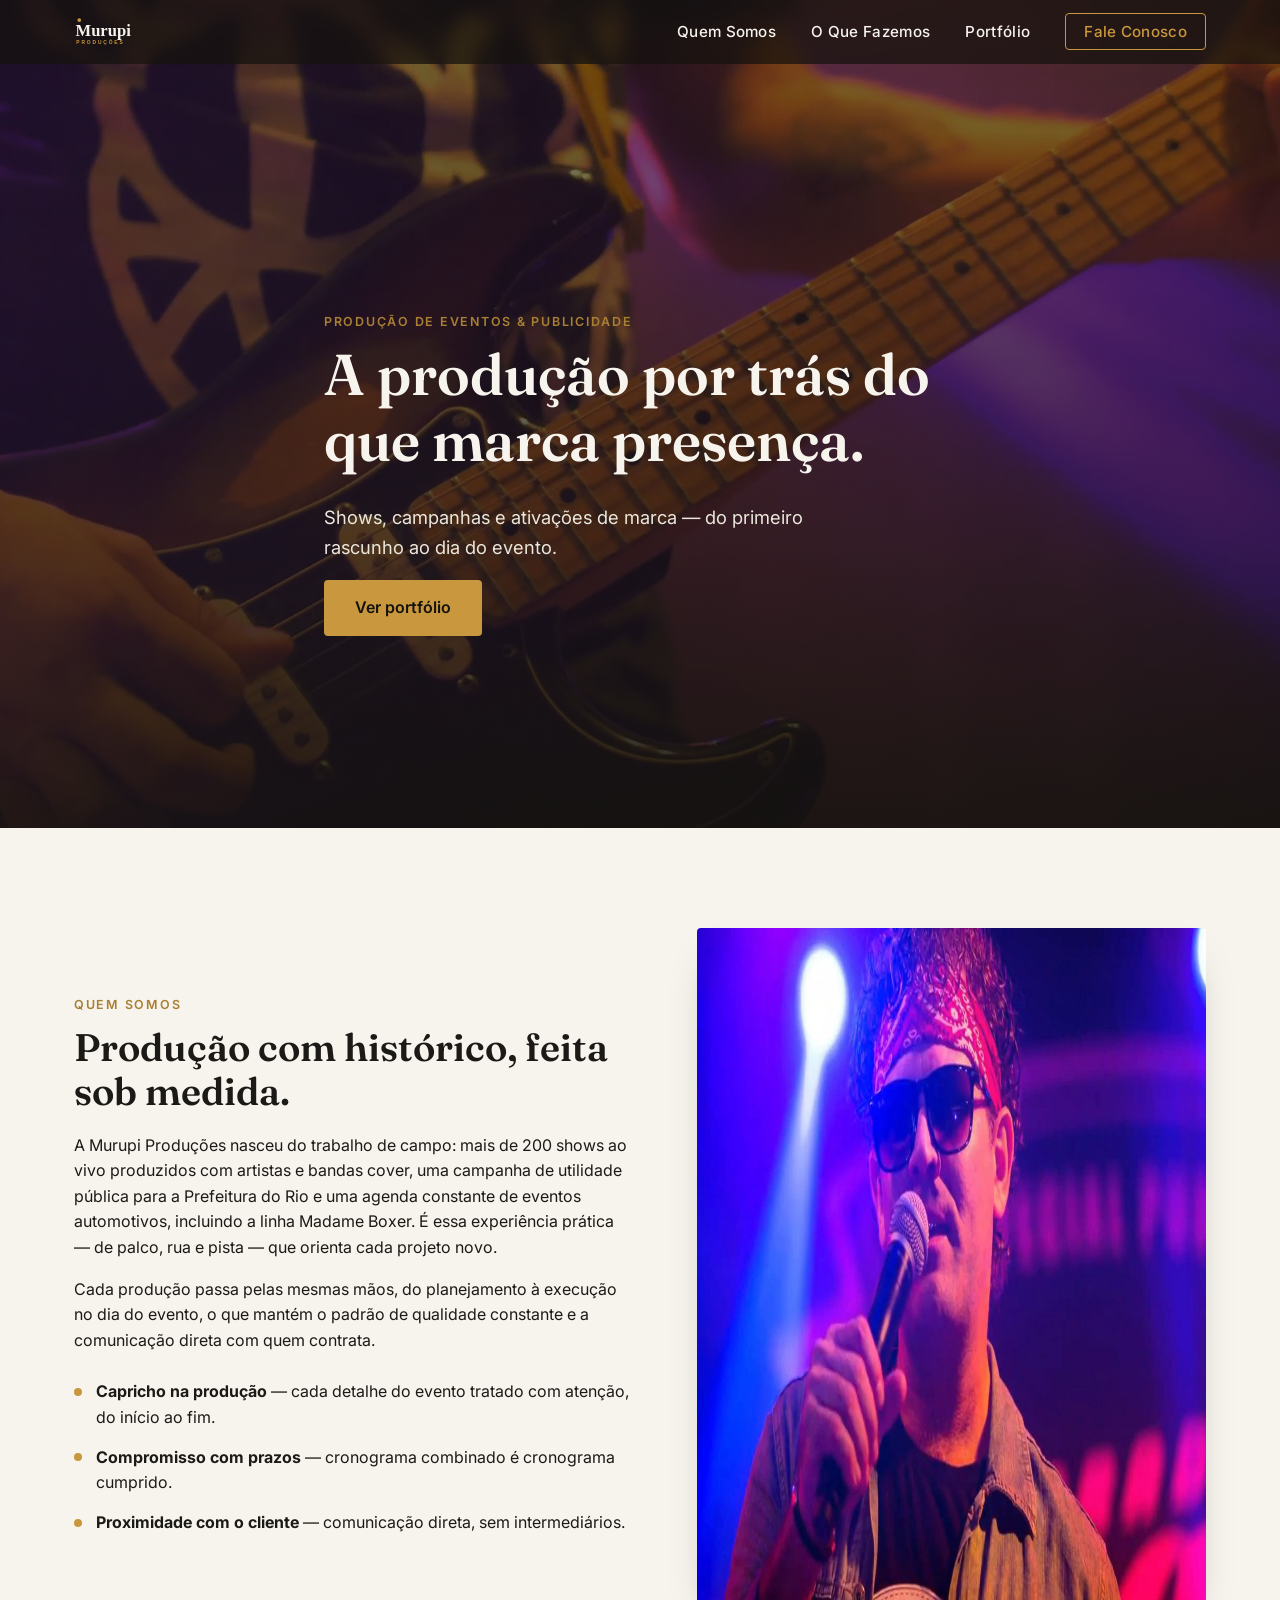
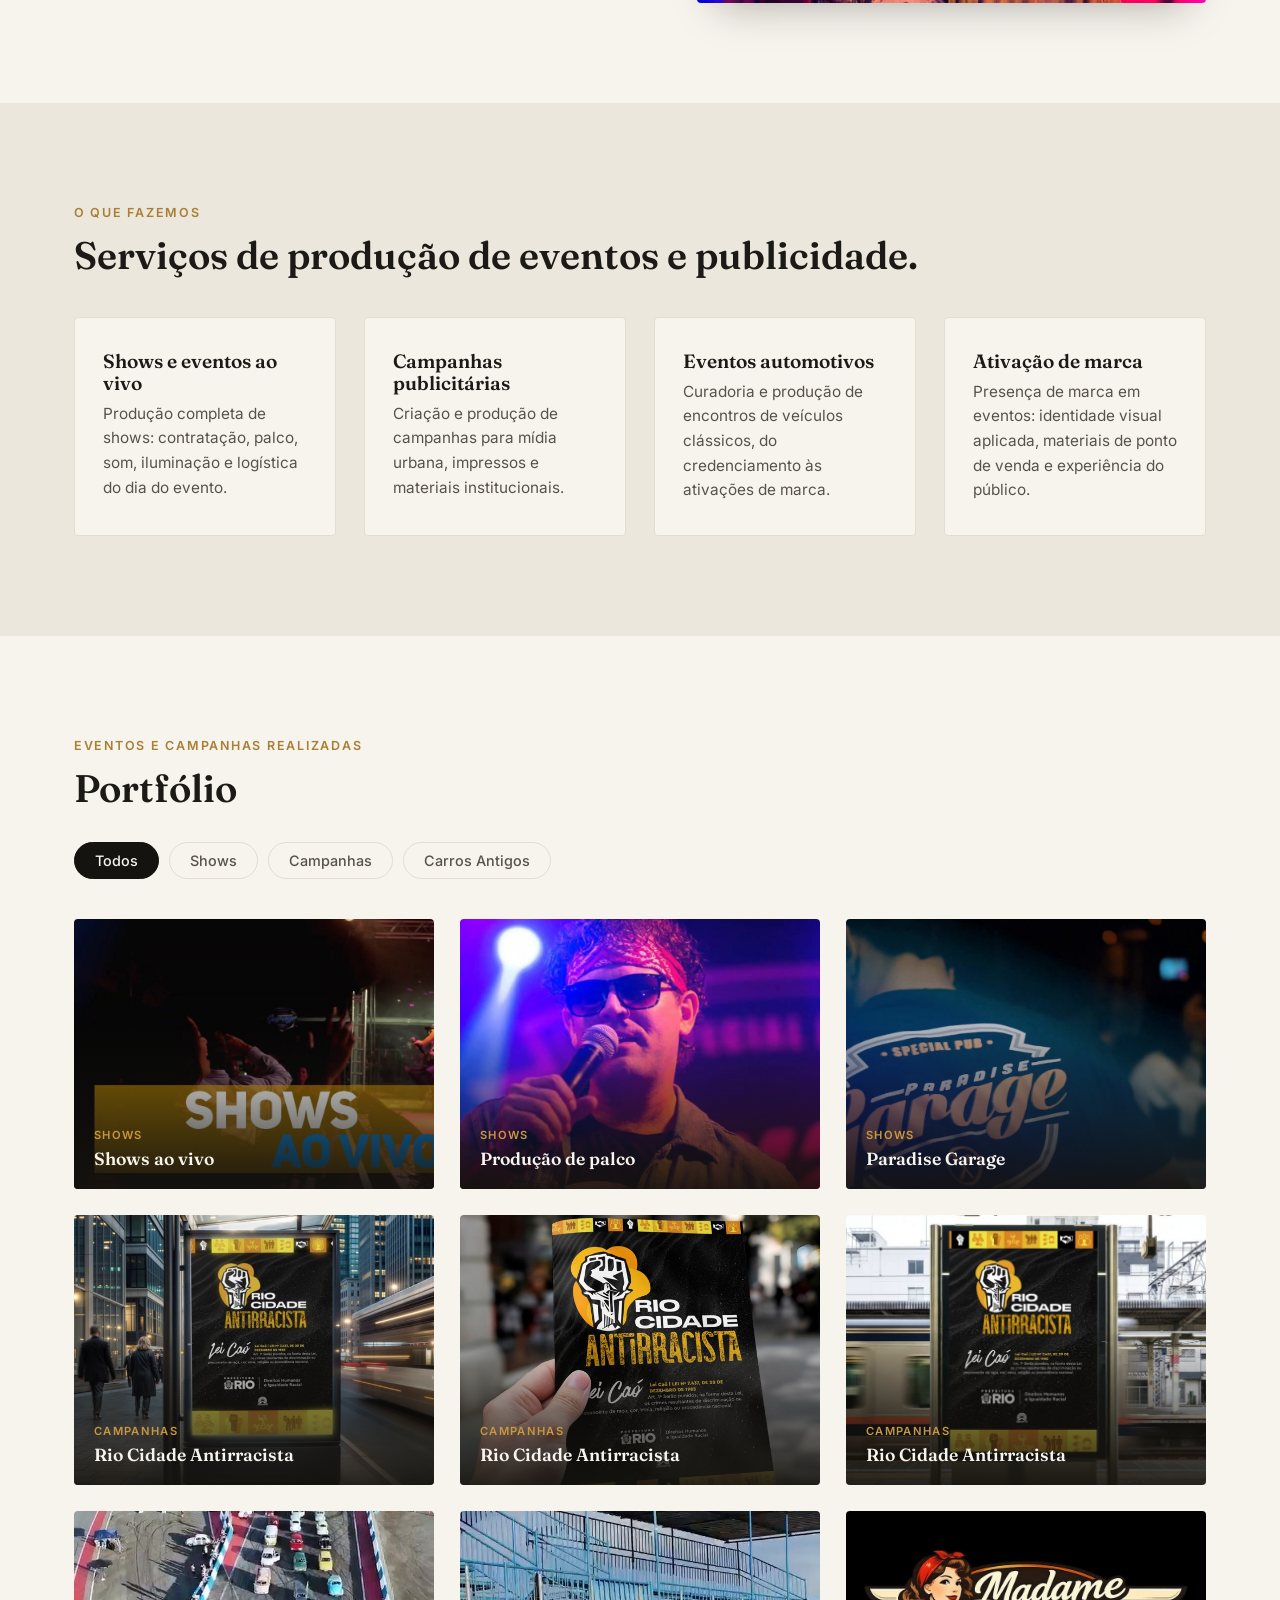
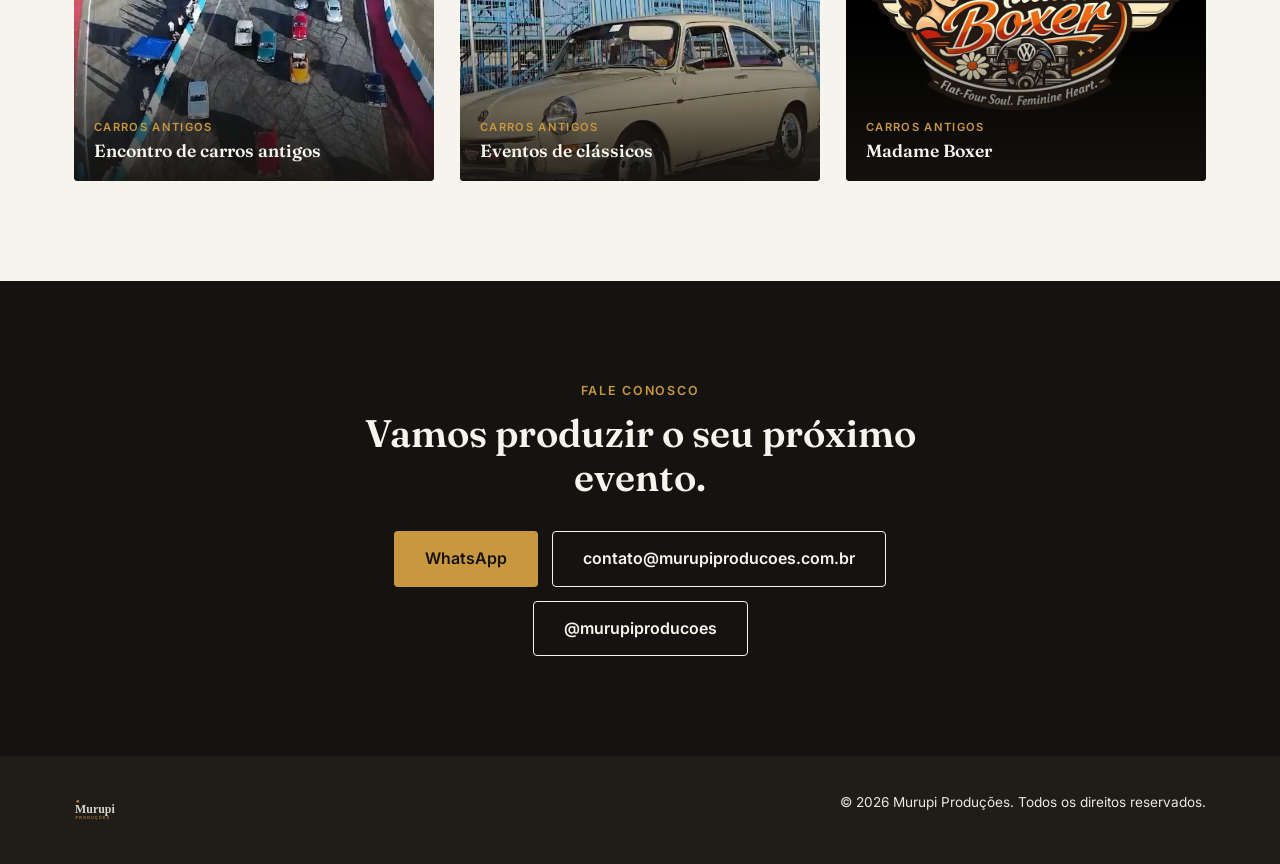
==== index.html @ 087b3dd1 "Add Murupi Producoes site (HTML/CSS/JS, portfolio assets)" ====
<!DOCTYPE html>
<html lang="pt-BR">
<head>
<meta charset="UTF-8">
<meta name="viewport" content="width=device-width, initial-scale=1.0">
<title>Murupi Produções — Eventos e Publicidade</title>
<meta name="description" content="Murupi Produções: produção de eventos ao vivo, campanhas publicitárias e ativações de marca.">
<link rel="icon" type="image/svg+xml" href="assets/img/brand/favicon.svg">
<link rel="preconnect" href="https://fonts.googleapis.com">
<link rel="preconnect" href="https://fonts.gstatic.com" crossorigin>
<link href="https://fonts.googleapis.com/css2?family=Fraunces:opsz,wght@9..144,500;9..144,600;9..144,700&family=Inter:wght@400;500;600&display=swap" rel="stylesheet">
<link rel="stylesheet" href="css/styles.css">
</head>
<body>

<a class="skip-link" href="#conteudo">Pular para o conteúdo</a>

<header class="site-header" id="topo">
  <div class="container site-header__inner">
    <a href="#topo" class="logo" aria-label="Murupi Produções — início">
      <img src="assets/img/brand/logo.svg" alt="Murupi Produções" width="150" height="42">
    </a>

    <nav class="nav" id="nav-principal">
      <ul class="nav__list">
        <li><a href="#quem-somos">Quem Somos</a></li>
        <li><a href="#o-que-fazemos">O Que Fazemos</a></li>
        <li><a href="#portfolio">Portfólio</a></li>
        <li><a href="#contato" class="nav__cta">Fale Conosco</a></li>
      </ul>
    </nav>

    <button class="nav-toggle" id="nav-toggle" aria-expanded="false" aria-controls="nav-principal" aria-label="Abrir menu">
      <span></span><span></span><span></span>
    </button>
  </div>
</header>

<main id="conteudo">

  <section class="hero">
    <div class="hero__media" style="background-image:url('assets/img/hero-bg.jpg')"></div>
    <div class="hero__scrim"></div>
    <div class="container hero__content reveal">
      <p class="eyebrow">Produção de eventos &amp; publicidade</p>
      <h1>A produção por trás do que marca presença.</h1>
      <p class="hero__lede">Shows, campanhas e ativações de marca — do primeiro rascunho ao dia do evento.</p>
      <a href="#portfolio" class="btn btn--primary">Ver portfólio</a>
    </div>
  </section>

  <section id="quem-somos" class="section">
    <div class="container section-grid reveal">
      <div class="section-grid__text">
        <p class="eyebrow">Quem somos</p>
        <h2>Produção com histórico, feita sob medida.</h2>
        <!-- EDITAR: confirmar com a Murupi o texto final de missão/valores e ajustar conforme a identidade da empresa. -->
        <p>A Murupi Produções nasceu do trabalho de campo: mais de 200 shows ao vivo produzidos com artistas e bandas cover, uma campanha de utilidade pública para a Prefeitura do Rio e uma agenda constante de eventos automotivos, incluindo a linha Madame Boxer. É essa experiência prática — de palco, rua e pista — que orienta cada projeto novo.</p>
        <p>Cada produção passa pelas mesmas mãos, do planejamento à execução no dia do evento, o que mantém o padrão de qualidade constante e a comunicação direta com quem contrata.</p>
        <ul class="values">
          <li><strong>Capricho na produção</strong> — cada detalhe do evento tratado com atenção, do início ao fim.</li>
          <li><strong>Compromisso com prazos</strong> — cronograma combinado é cronograma cumprido.</li>
          <li><strong>Proximidade com o cliente</strong> — comunicação direta, sem intermediários.</li>
        </ul>
      </div>
      <div class="section-grid__media">
        <img src="assets/img/portfolio/shows-2.jpg" alt="Produção de show ao vivo" loading="lazy" width="1200" height="675">
      </div>
    </div>
  </section>

  <section id="o-que-fazemos" class="section section--tinted">
    <div class="container reveal">
      <p class="eyebrow">O que fazemos</p>
      <h2>Serviços de produção de eventos e publicidade.</h2>

      <div class="services">
        <article class="service-card">
          <h3>Shows e eventos ao vivo</h3>
          <p>Produção completa de shows: contratação, palco, som, iluminação e logística do dia do evento.</p>
        </article>
        <article class="service-card">
          <h3>Campanhas publicitárias</h3>
          <p>Criação e produção de campanhas para mídia urbana, impressos e materiais institucionais.</p>
        </article>
        <article class="service-card">
          <h3>Eventos automotivos</h3>
          <p>Curadoria e produção de encontros de veículos clássicos, do credenciamento às ativações de marca.</p>
        </article>
        <article class="service-card">
          <h3>Ativação de marca</h3>
          <p>Presença de marca em eventos: identidade visual aplicada, materiais de ponto de venda e experiência do público.</p>
        </article>
      </div>
    </div>
  </section>

  <section id="portfolio" class="section">
    <div class="container reveal">
      <p class="eyebrow">Eventos e campanhas realizadas</p>
      <h2>Portfólio</h2>

      <div class="portfolio-filters" role="tablist" aria-label="Filtrar portfólio por categoria">
        <button class="filter is-active" data-filter="todos" role="tab" aria-selected="true">Todos</button>
        <button class="filter" data-filter="shows" role="tab" aria-selected="false">Shows</button>
        <button class="filter" data-filter="campanhas" role="tab" aria-selected="false">Campanhas</button>
        <button class="filter" data-filter="carros" role="tab" aria-selected="false">Carros Antigos</button>
      </div>

      <div class="portfolio-grid" id="portfolio-grid"></div>
    </div>
  </section>

  <section id="contato" class="section section--dark">
    <div class="container contato reveal">
      <p class="eyebrow">Fale conosco</p>
      <h2>Vamos produzir o seu próximo evento.</h2>
      <!-- EDITAR: confirmar número de WhatsApp, e-mail e redes sociais reais da Murupi antes de publicar. -->
      <div class="contato__links">
        <a class="btn btn--primary" href="https://wa.me/5500000000000" target="_blank" rel="noopener">WhatsApp</a>
        <a class="btn btn--ghost" href="mailto:contato@murupiproducoes.com.br">contato@murupiproducoes.com.br</a>
        <a class="btn btn--ghost" href="https://instagram.com/murupiproducoes" target="_blank" rel="noopener">@murupiproducoes</a>
      </div>
    </div>
  </section>

</main>

<footer class="site-footer">
  <div class="container site-footer__inner">
    <img src="assets/img/brand/logo.svg" alt="Murupi Produções" width="120" height="34" class="footer-logo">
    <p>&copy; <span id="ano-atual"></span> Murupi Produções. Todos os direitos reservados.</p>
  </div>
</footer>

<div class="lightbox" id="lightbox" hidden>
  <button class="lightbox__close" id="lightbox-close" aria-label="Fechar">&times;</button>
  <figure class="lightbox__content">
    <img id="lightbox-img" src="" alt="">
    <figcaption id="lightbox-caption"></figcaption>
  </figure>
</div>

<script src="js/portfolio-data.js"></script>
<script src="js/main.js"></script>
</body>
</html>
---- css/styles.css ----
/* ---------- Tokens ---------- */
:root{
  --ink: #1c1a17;
  --ink-soft: #57534a;
  --cream: #f7f4ee;
  --cream-dim: #ece7dc;
  --charcoal: #15130f;
  --charcoal-2: #201d18;
  --gold: #c9973e;
  --gold-dim: #a97f34;
  --border: #e2ddcf;
  --shadow: 0 20px 40px -20px rgba(21,19,15,.35);
  --radius: 4px;
  --maxw: 1180px;
  --font-display: 'Fraunces', Georgia, serif;
  --font-body: 'Inter', -apple-system, Segoe UI, sans-serif;
}

*{box-sizing:border-box}
html{scroll-behavior:smooth}
body{
  margin:0;
  font-family:var(--font-body);
  color:var(--ink);
  background:var(--cream);
  line-height:1.6;
  -webkit-font-smoothing:antialiased;
}
img{max-width:100%;display:block}
a{color:inherit}
h1,h2,h3{font-family:var(--font-display);font-weight:600;line-height:1.15;margin:0 0 .5em}
h1{font-size:clamp(2.2rem,5vw,3.6rem)}
h2{font-size:clamp(1.7rem,3.2vw,2.4rem)}
h3{font-size:1.2rem}
p{margin:0 0 1em}
.container{max-width:var(--maxw);margin:0 auto;padding:0 24px}

.skip-link{
  position:absolute;left:-9999px;top:0;background:var(--gold);color:var(--charcoal);
  padding:12px 20px;z-index:200;font-weight:600;
}
.skip-link:focus{left:12px;top:12px}

.eyebrow{
  text-transform:uppercase;letter-spacing:.14em;font-size:.78rem;font-weight:600;
  color:var(--gold-dim);margin:0 0 .8em;
}

/* ---------- Buttons ---------- */
.btn{
  display:inline-block;padding:14px 30px;border-radius:var(--radius);
  font-weight:600;text-decoration:none;transition:transform .15s ease, opacity .15s ease;
  border:1px solid transparent;
}
.btn:hover{transform:translateY(-2px)}
.btn--primary{background:var(--gold);color:var(--charcoal)}
.btn--primary:hover{background:var(--gold-dim)}
.btn--ghost{border-color:currentColor;color:inherit}

/* ---------- Header ---------- */
.site-header{
  position:fixed;top:0;left:0;right:0;z-index:100;
  background:rgba(21,19,15,.72);
  backdrop-filter:blur(8px);
}
.site-header__inner{
  display:flex;align-items:center;justify-content:space-between;
  padding:14px 24px;
}
.logo img{height:36px;width:auto;color:var(--cream)}
.nav__list{
  list-style:none;display:flex;gap:2.2rem;margin:0;padding:0;align-items:center;
}
.nav__list a{
  color:var(--cream);text-decoration:none;font-weight:500;font-size:.95rem;
  letter-spacing:.02em;
}
.nav__list a:hover{color:var(--gold)}
.nav__cta{
  border:1px solid var(--gold);padding:8px 18px;border-radius:var(--radius);color:var(--gold) !important;
}
.nav-toggle{
  display:none;flex-direction:column;justify-content:center;gap:5px;
  width:38px;height:38px;background:none;border:none;cursor:pointer;padding:0;
}
.nav-toggle span{width:100%;height:2px;background:var(--cream);display:block}

/* ---------- Hero ---------- */
.hero{
  position:relative;min-height:92vh;display:flex;align-items:center;
  color:var(--cream);overflow:hidden;
}
.hero__media{
  position:absolute;inset:0;background-size:cover;background-position:center;
  transform:scale(1.02);
}
.hero__scrim{
  position:absolute;inset:0;
  background:linear-gradient(180deg, rgba(21,19,15,.55) 0%, rgba(21,19,15,.72) 65%, rgba(21,19,15,.92) 100%);
}
.hero__content{position:relative;z-index:1;max-width:680px;padding-top:120px}
.hero__lede{font-size:1.15rem;color:var(--cream-dim);max-width:46ch}

/* ---------- Sections ---------- */
.section{padding:100px 0}
.section--tinted{background:var(--cream-dim)}
.section--dark{background:var(--charcoal);color:var(--cream)}
.section--dark .eyebrow{color:var(--gold)}

.section-grid{
  display:grid;grid-template-columns:1.1fr 1fr;gap:64px;align-items:center;
}
.section-grid__media img{border-radius:var(--radius);box-shadow:var(--shadow)}
.values{list-style:none;margin:1.6em 0 0;padding:0;display:grid;gap:.9em}
.values li{padding-left:1.4em;position:relative}
.values li::before{
  content:"";position:absolute;left:0;top:.55em;width:8px;height:8px;background:var(--gold);border-radius:50%;
}

/* ---------- Services ---------- */
.services{
  display:grid;grid-template-columns:repeat(auto-fit,minmax(240px,1fr));gap:28px;margin-top:2.5rem;
}
.service-card{
  background:var(--cream);border:1px solid var(--border);border-radius:var(--radius);
  padding:32px 28px;
}
.service-card h3{margin-bottom:.4em}
.service-card p{margin:0;color:var(--ink-soft);font-size:.96rem}

/* ---------- Portfolio ---------- */
.portfolio-filters{display:flex;flex-wrap:wrap;gap:10px;margin:2rem 0 2.5rem}
.filter{
  border:1px solid var(--border);background:transparent;color:var(--ink-soft);
  padding:9px 20px;border-radius:999px;cursor:pointer;font-family:var(--font-body);
  font-size:.9rem;font-weight:500;transition:.15s ease;
}
.filter:hover{border-color:var(--gold)}
.filter.is-active{background:var(--charcoal);border-color:var(--charcoal);color:var(--cream)}

.portfolio-grid{
  display:grid;grid-template-columns:repeat(auto-fill,minmax(300px,1fr));gap:26px;
}
.portfolio-card{
  border-radius:var(--radius);overflow:hidden;background:var(--charcoal);position:relative;
  cursor:pointer;aspect-ratio:4/3;
}
.portfolio-card img{
  width:100%;height:100%;object-fit:cover;transition:transform .4s ease;
}
.portfolio-card:hover img{transform:scale(1.06)}
.portfolio-card__overlay{
  position:absolute;inset:0;
  background:linear-gradient(180deg, transparent 40%, rgba(21,19,15,.92) 100%);
  display:flex;flex-direction:column;justify-content:flex-end;padding:20px;color:var(--cream);
}
.portfolio-card__cat{
  text-transform:uppercase;font-size:.7rem;letter-spacing:.12em;color:var(--gold);font-weight:600;
}
.portfolio-card__title{font-family:var(--font-display);font-size:1.1rem;margin:.2em 0 0}
.portfolio-card.is-hidden{display:none}

/* ---------- Lightbox ---------- */
.lightbox{
  position:fixed;inset:0;background:rgba(15,13,10,.94);z-index:300;
  display:flex;align-items:center;justify-content:center;padding:40px;
}
.lightbox[hidden]{display:none}
.lightbox__content{max-width:min(90vw,900px);margin:0;color:var(--cream)}
.lightbox__content img{border-radius:var(--radius);max-height:74vh;width:auto;margin:0 auto}
.lightbox__content figcaption{text-align:center;margin-top:16px;color:var(--cream-dim)}
.lightbox__close{
  position:absolute;top:24px;right:28px;background:none;border:none;color:var(--cream);
  font-size:2.2rem;line-height:1;cursor:pointer;
}

/* ---------- Contato ---------- */
.contato{text-align:center;max-width:640px}
.contato__links{
  display:flex;flex-wrap:wrap;gap:14px;justify-content:center;margin-top:2rem;
}

/* ---------- Footer ---------- */
.site-footer{background:var(--charcoal-2);color:var(--cream-dim);padding:36px 0}
.site-footer__inner{
  display:flex;align-items:center;justify-content:space-between;gap:20px;flex-wrap:wrap;
  font-size:.85rem;
}
.footer-logo{height:26px;width:auto;opacity:.85;color:var(--cream)}

/* ---------- Reveal on scroll ---------- */
.reveal{opacity:0;transform:translateY(18px);transition:opacity .7s ease, transform .7s ease}
.reveal.is-visible{opacity:1;transform:none}

/* ---------- Responsive ---------- */
@media (max-width:860px){
  .section-grid{grid-template-columns:1fr}
  .section-grid__media{order:-1}
}

@media (max-width:760px){
  .nav{
    position:fixed;top:66px;left:0;right:0;background:var(--charcoal);
    max-height:0;overflow:hidden;transition:max-height .3s ease;
  }
  .nav.is-open{max-height:320px}
  .nav__list{flex-direction:column;align-items:flex-start;gap:0;padding:8px 24px 20px}
  .nav__list li{width:100%;border-bottom:1px solid rgba(255,255,255,.08)}
  .nav__list a{display:block;padding:14px 0}
  .nav__cta{border:none;display:inline-block;margin-top:4px;padding:0}
  .nav-toggle{display:flex}
  .section{padding:70px 0}
  .hero__content{padding-top:90px}
}

@media (prefers-reduced-motion: reduce){
  html{scroll-behavior:auto}
  .reveal{opacity:1;transform:none;transition:none}
  .portfolio-card img{transition:none}
}
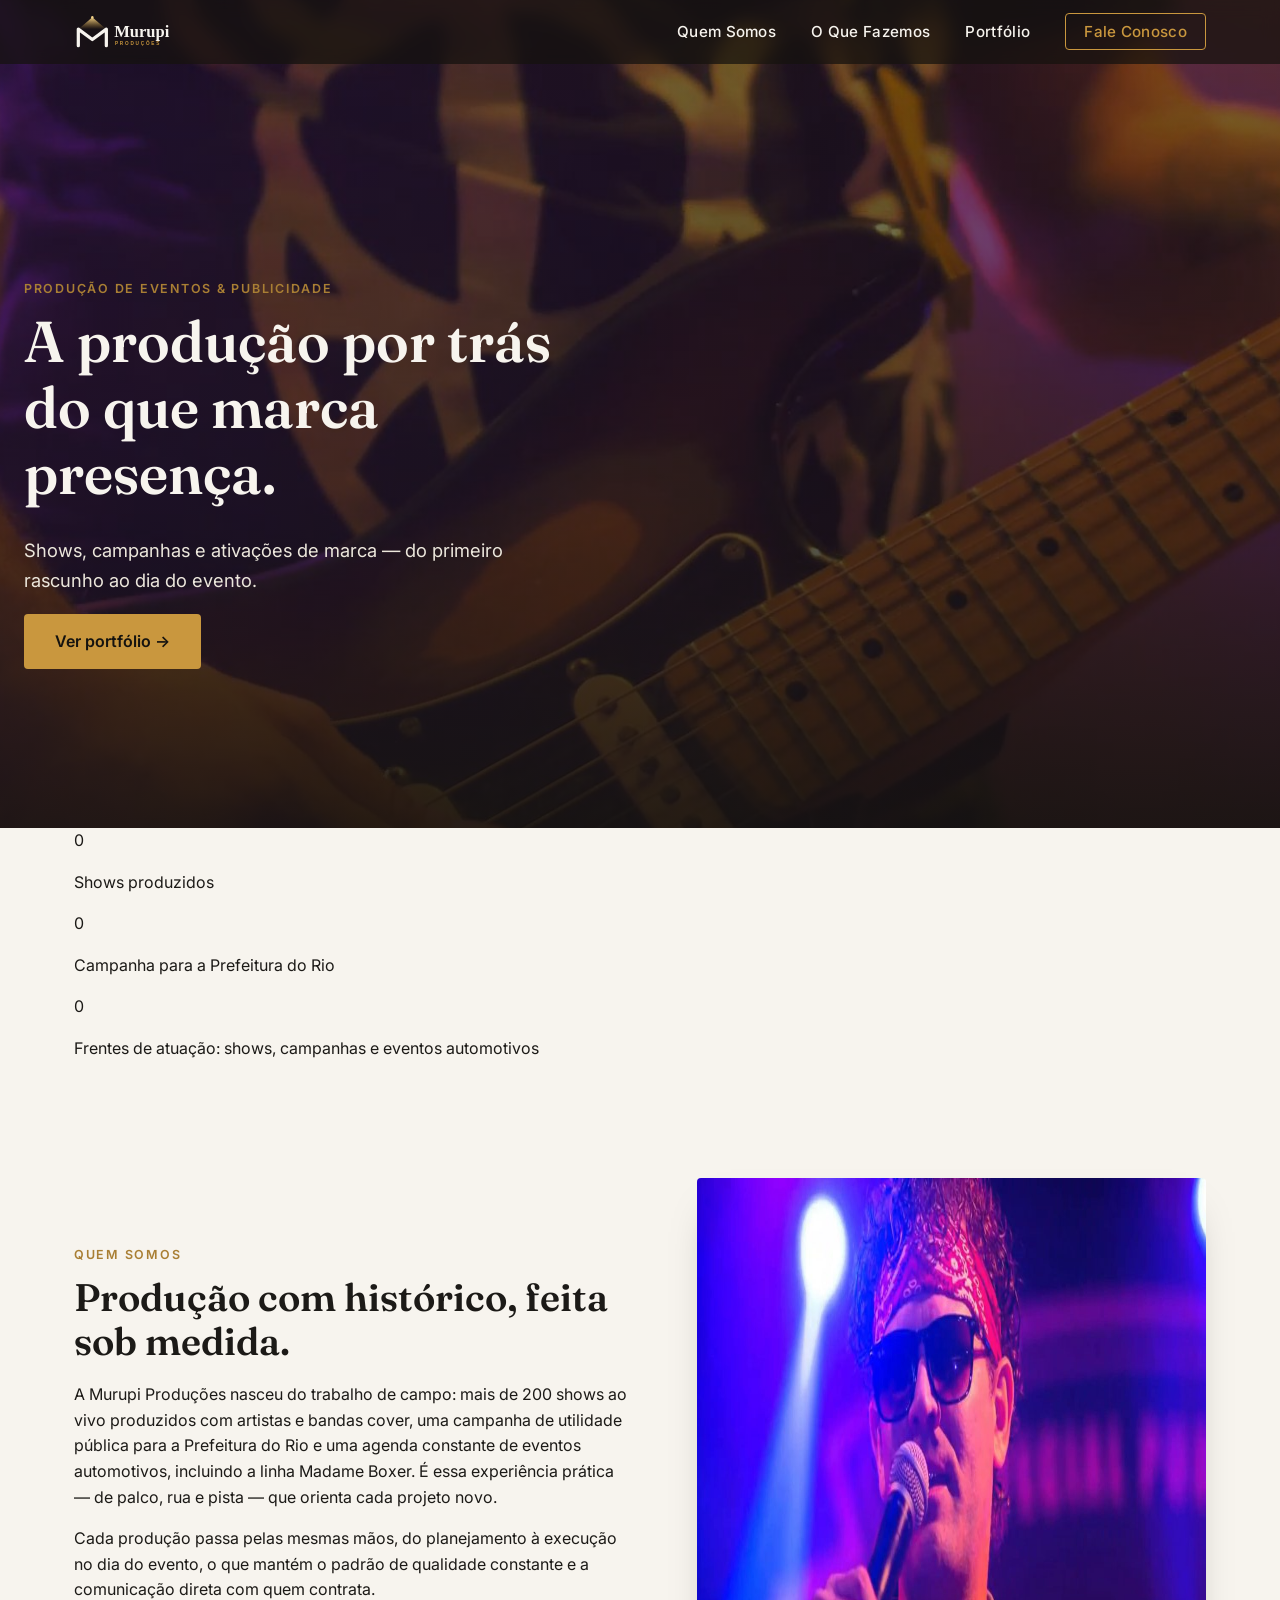
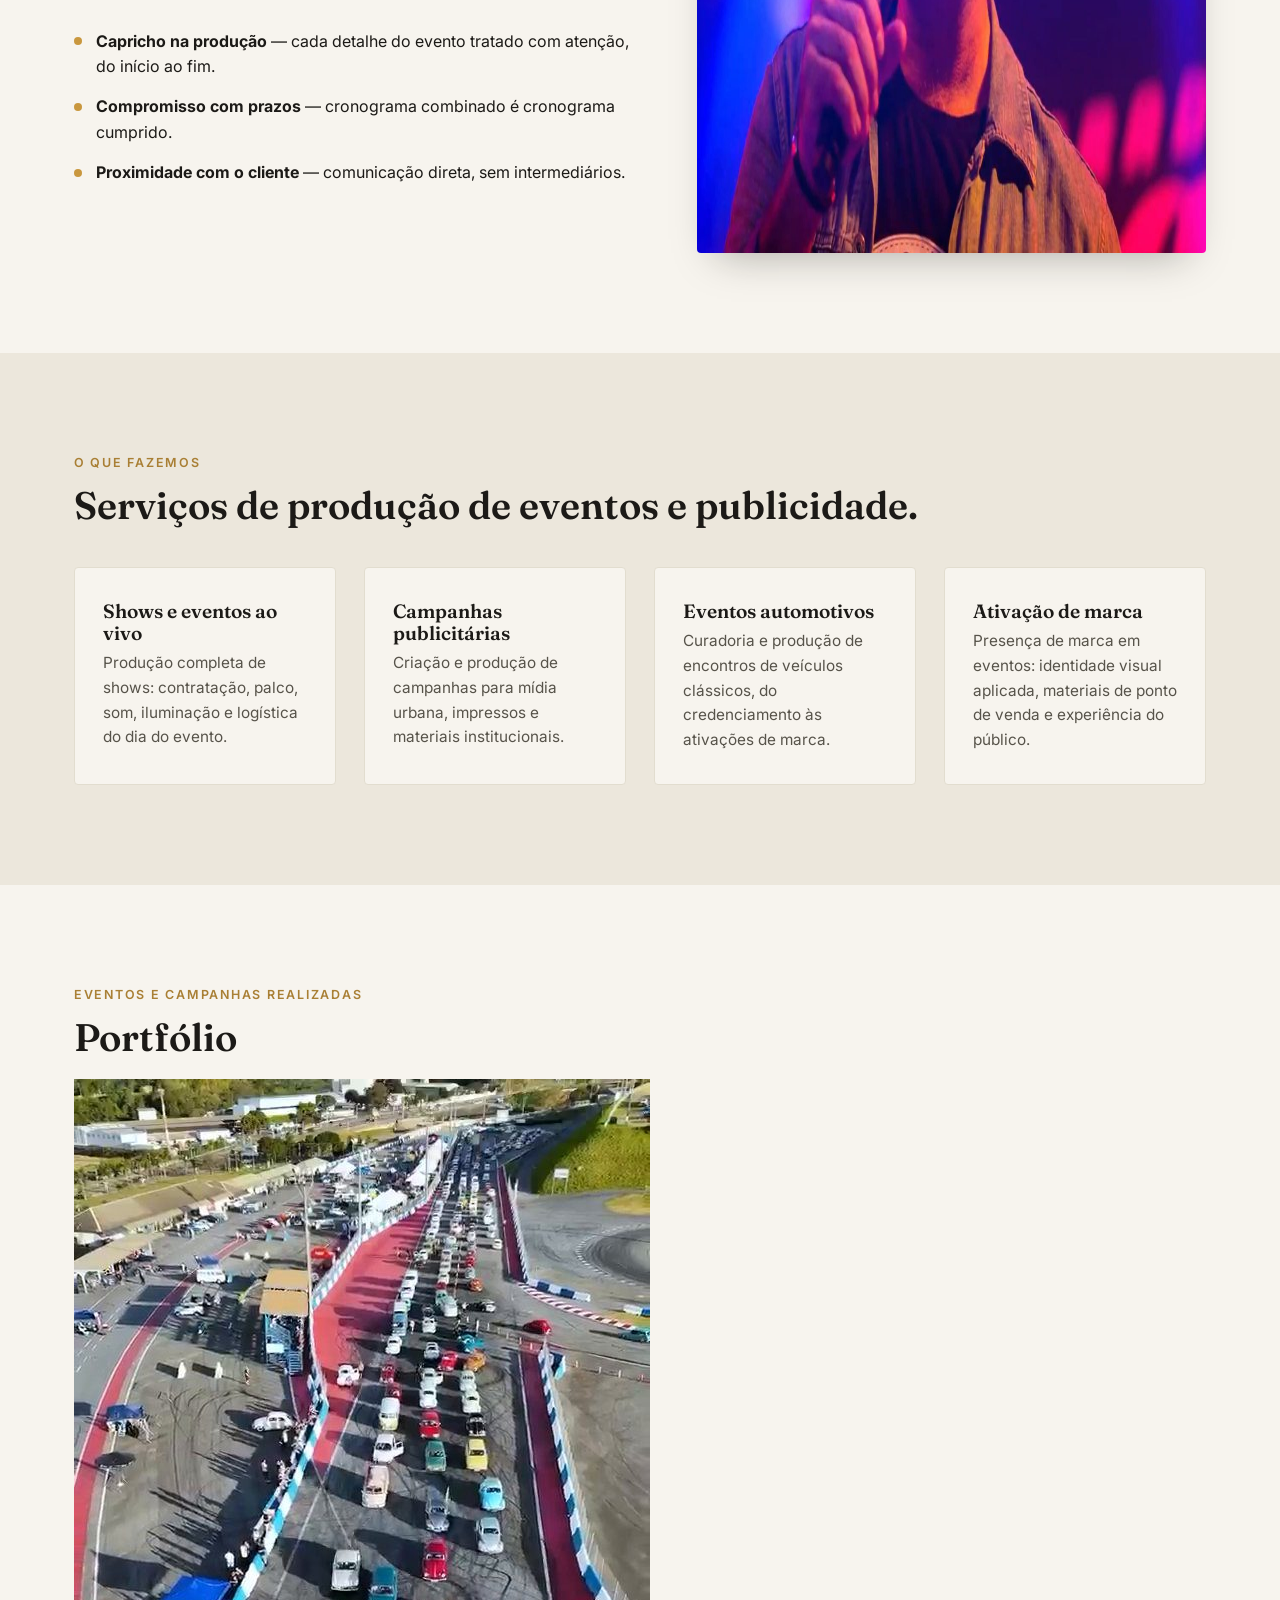
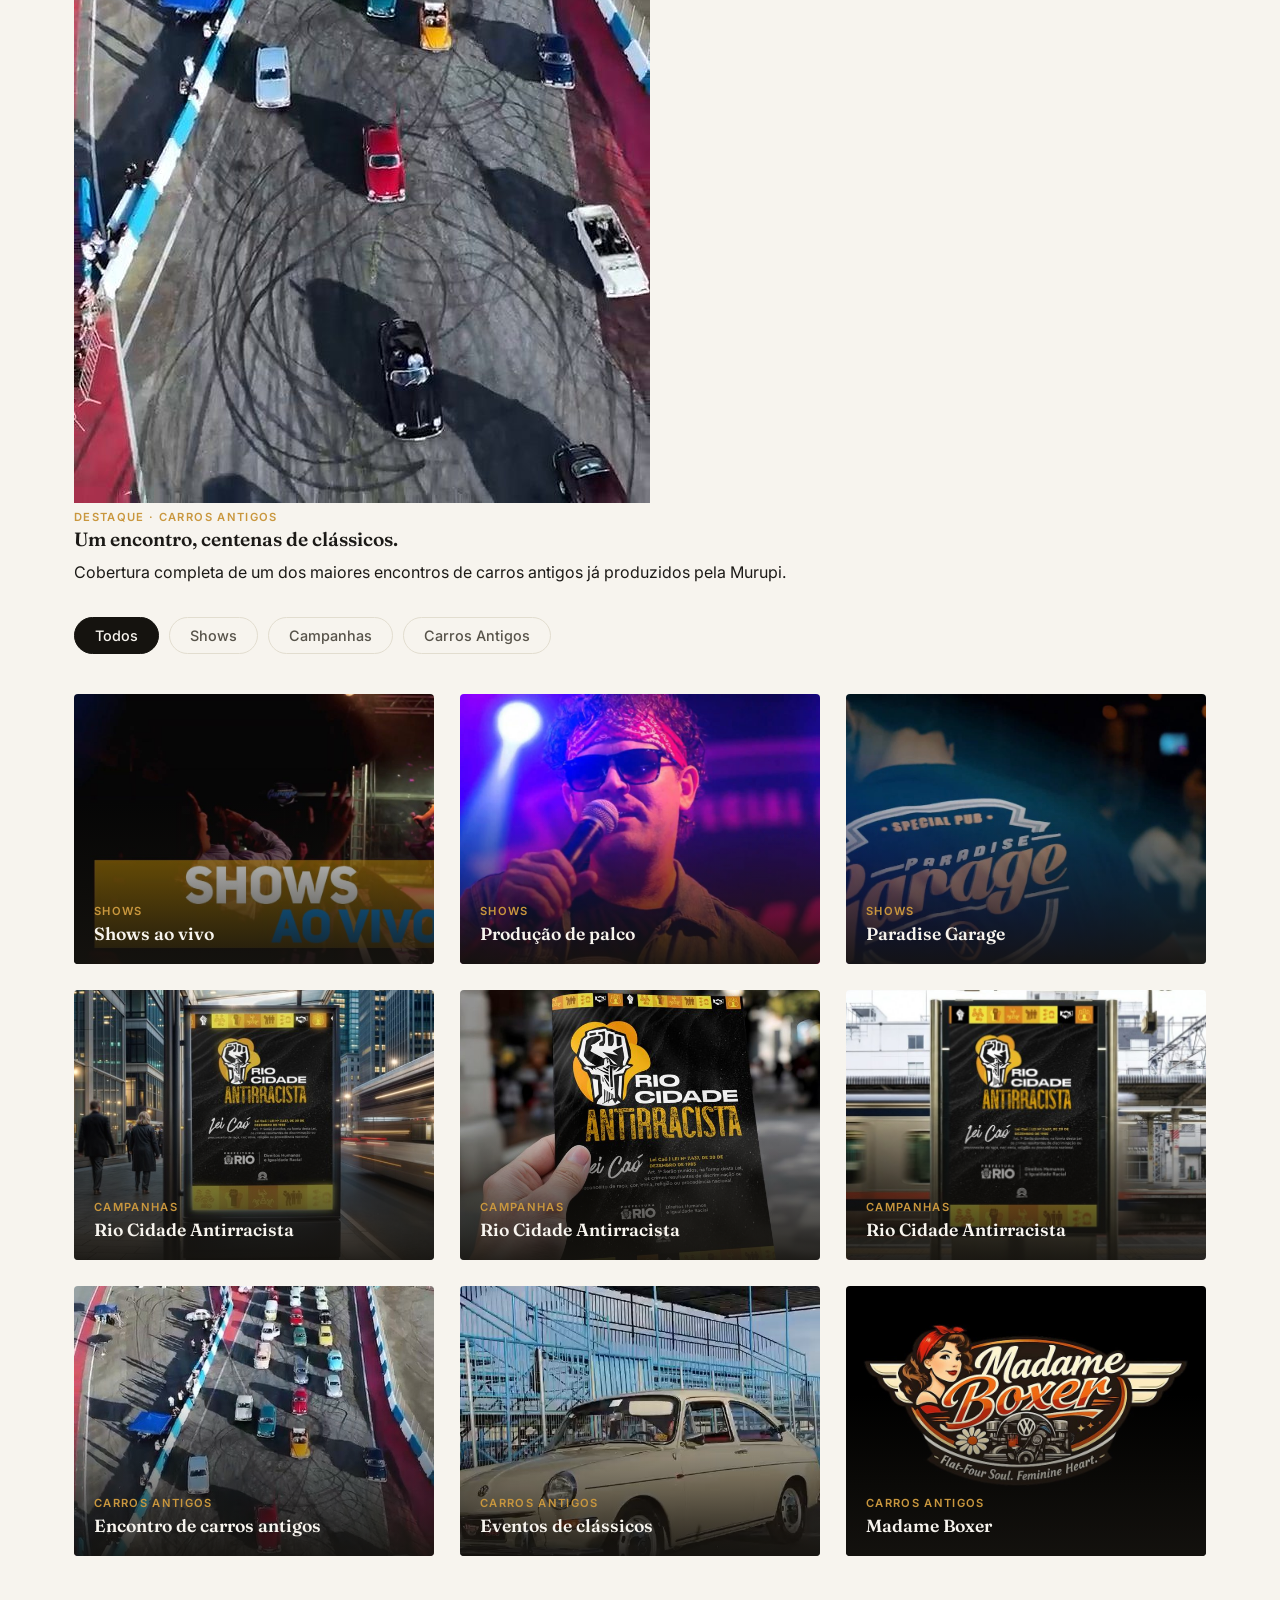
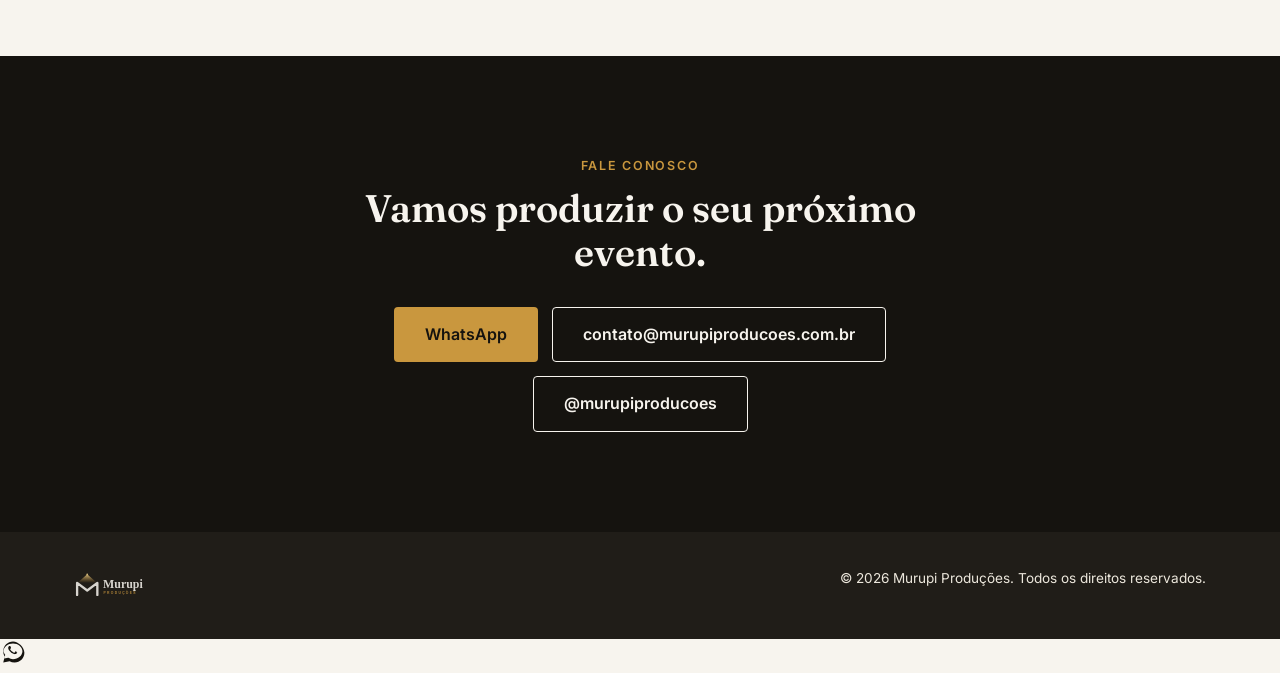
==== commit 4550596e: "Redesign: video hero, stats band, featured case, floating CTA (index.html)" ====
--- a/index.html
+++ b/index.html
@@ -39,13 +39,46 @@
 <main id="conteudo">
 
   <section class="hero">
-    <div class="hero__media" style="background-image:url('assets/img/hero-bg.jpg')"></div>
+    <div class="hero__media" style="background-image:url('assets/img/hero-bg.jpg')">
+      <video autoplay muted loop playsinline poster="assets/img/hero-bg.jpg">
+        <source src="assets/video/hero-loop.mp4" type="video/mp4">
+      </video>
+    </div>
     <div class="hero__scrim"></div>
     <div class="container hero__content reveal">
       <p class="eyebrow">Produção de eventos &amp; publicidade</p>
       <h1>A produção por trás do que marca presença.</h1>
       <p class="hero__lede">Shows, campanhas e ativações de marca — do primeiro rascunho ao dia do evento.</p>
-      <a href="#portfolio" class="btn btn--primary">Ver portfólio</a>
+      <a href="#portfolio" class="btn btn--primary">Ver portfólio <span class="btn__arrow">&rarr;</span></a>
+    </div>
+    <div class="marquee" aria-hidden="true">
+      <div class="marquee__track">
+        <span>Shows ao vivo</span><span>&#9670;</span>
+        <span>Campanhas publicitárias</span><span>&#9670;</span>
+        <span>Eventos automotivos</span><span>&#9670;</span>
+        <span>Ativação de marca</span><span>&#9670;</span>
+        <span>Shows ao vivo</span><span>&#9670;</span>
+        <span>Campanhas publicitárias</span><span>&#9670;</span>
+        <span>Eventos automotivos</span><span>&#9670;</span>
+        <span>Ativação de marca</span><span>&#9670;</span>
+      </div>
+    </div>
+  </section>
+
+  <section class="stats reveal">
+    <div class="container stats__grid">
+      <div class="stat">
+        <p class="stat__number" data-count-to="200" data-suffix="+">0</p>
+        <p class="stat__label">Shows produzidos</p>
+      </div>
+      <div class="stat">
+        <p class="stat__number" data-count-to="1">0</p>
+        <p class="stat__label">Campanha para a Prefeitura do Rio</p>
+      </div>
+      <div class="stat">
+        <p class="stat__number" data-count-to="3">0</p>
+        <p class="stat__label">Frentes de atuação: shows, campanhas e eventos automotivos</p>
+      </div>
     </div>
   </section>
 
@@ -100,6 +133,15 @@
       <p class="eyebrow">Eventos e campanhas realizadas</p>
       <h2>Portfólio</h2>
 
+      <div class="featured-case" id="featured-case" role="button" tabindex="0" aria-label="Ver imagem em destaque do portfólio">
+        <img src="assets/img/portfolio/carros-1.jpg" alt="Encontro de carros antigos, vista aérea" loading="lazy">
+        <div class="featured-case__overlay">
+          <span class="portfolio-card__cat">Destaque · Carros Antigos</span>
+          <h3>Um encontro, centenas de clássicos.</h3>
+          <p>Cobertura completa de um dos maiores encontros de carros antigos já produzidos pela Murupi.</p>
+        </div>
+      </div>
+
       <div class="portfolio-filters" role="tablist" aria-label="Filtrar portfólio por categoria">
         <button class="filter is-active" data-filter="todos" role="tab" aria-selected="true">Todos</button>
         <button class="filter" data-filter="shows" role="tab" aria-selected="false">Shows</button>
@@ -141,6 +183,11 @@
   </figure>
 </div>
 
+<!-- EDITAR: confirmar número de WhatsApp antes de publicar (mesmo número usado na seção Contato). -->
+<a class="whatsapp-float" href="https://wa.me/5500000000000" target="_blank" rel="noopener" aria-label="Falar no WhatsApp">
+  <svg viewBox="0 0 32 32" width="26" height="26" aria-hidden="true"><path fill="#15130f" d="M16 3C9.4 3 4 8.4 4 15c0 2.3.6 4.5 1.8 6.4L4 29l7.8-1.7c1.8 1 3.9 1.5 6.2 1.5 6.6 0 12-5.4 12-12S22.6 3 16 3zm0 21.8c-2 0-4-.6-5.6-1.6l-.4-.2-4.6 1 1-4.5-.3-.5C5 17.4 4.4 16.2 4.4 15 4.4 9.7 9.7 5.4 16 5.4S27.6 9.7 27.6 15 22.3 24.8 16 24.8zm6.1-8.4c-.3-.2-2-1-2.3-1.1-.3-.1-.5-.2-.8.2-.2.3-.9 1.1-1.1 1.3-.2.2-.4.2-.7.1-.3-.2-1.4-.5-2.7-1.7-1-.9-1.7-2-1.9-2.3-.2-.3 0-.5.1-.7.1-.1.3-.4.5-.6.1-.2.2-.3.3-.5.1-.2 0-.4 0-.5C13.4 10.5 13 9.4 12.8 9c-.2-.4-.4-.4-.6-.4h-.5c-.2 0-.5.1-.7.4-.2.3-.9.9-.9 2.2 0 1.3.9 2.5 1.1 2.7.1.2 1.9 2.9 4.6 4 .6.3 1.1.4 1.5.6.6.2 1.2.2 1.6.1.5-.1 1.5-.6 1.7-1.2.2-.6.2-1.1.2-1.2-.1-.1-.3-.2-.6-.4z"/></svg>
+</a>
+
 <script src="js/portfolio-data.js"></script>
 <script src="js/main.js"></script>
 </body>
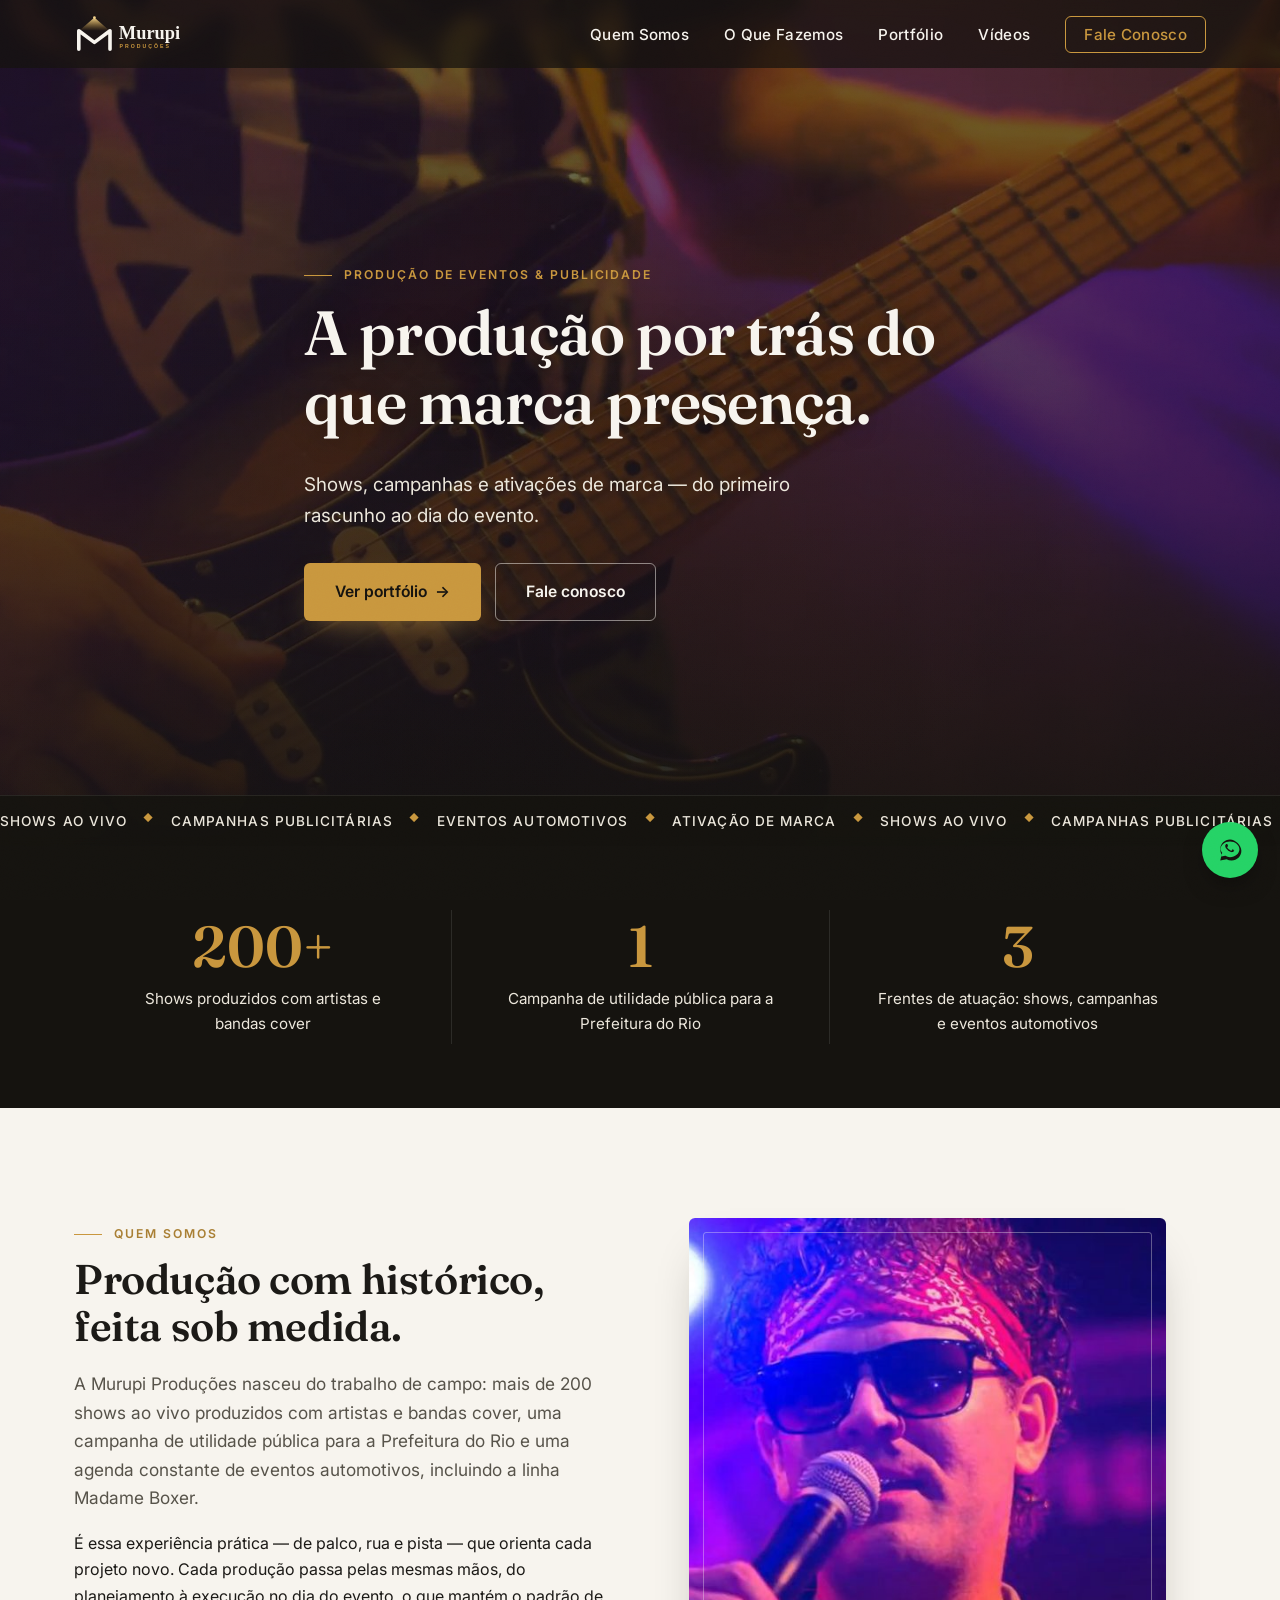
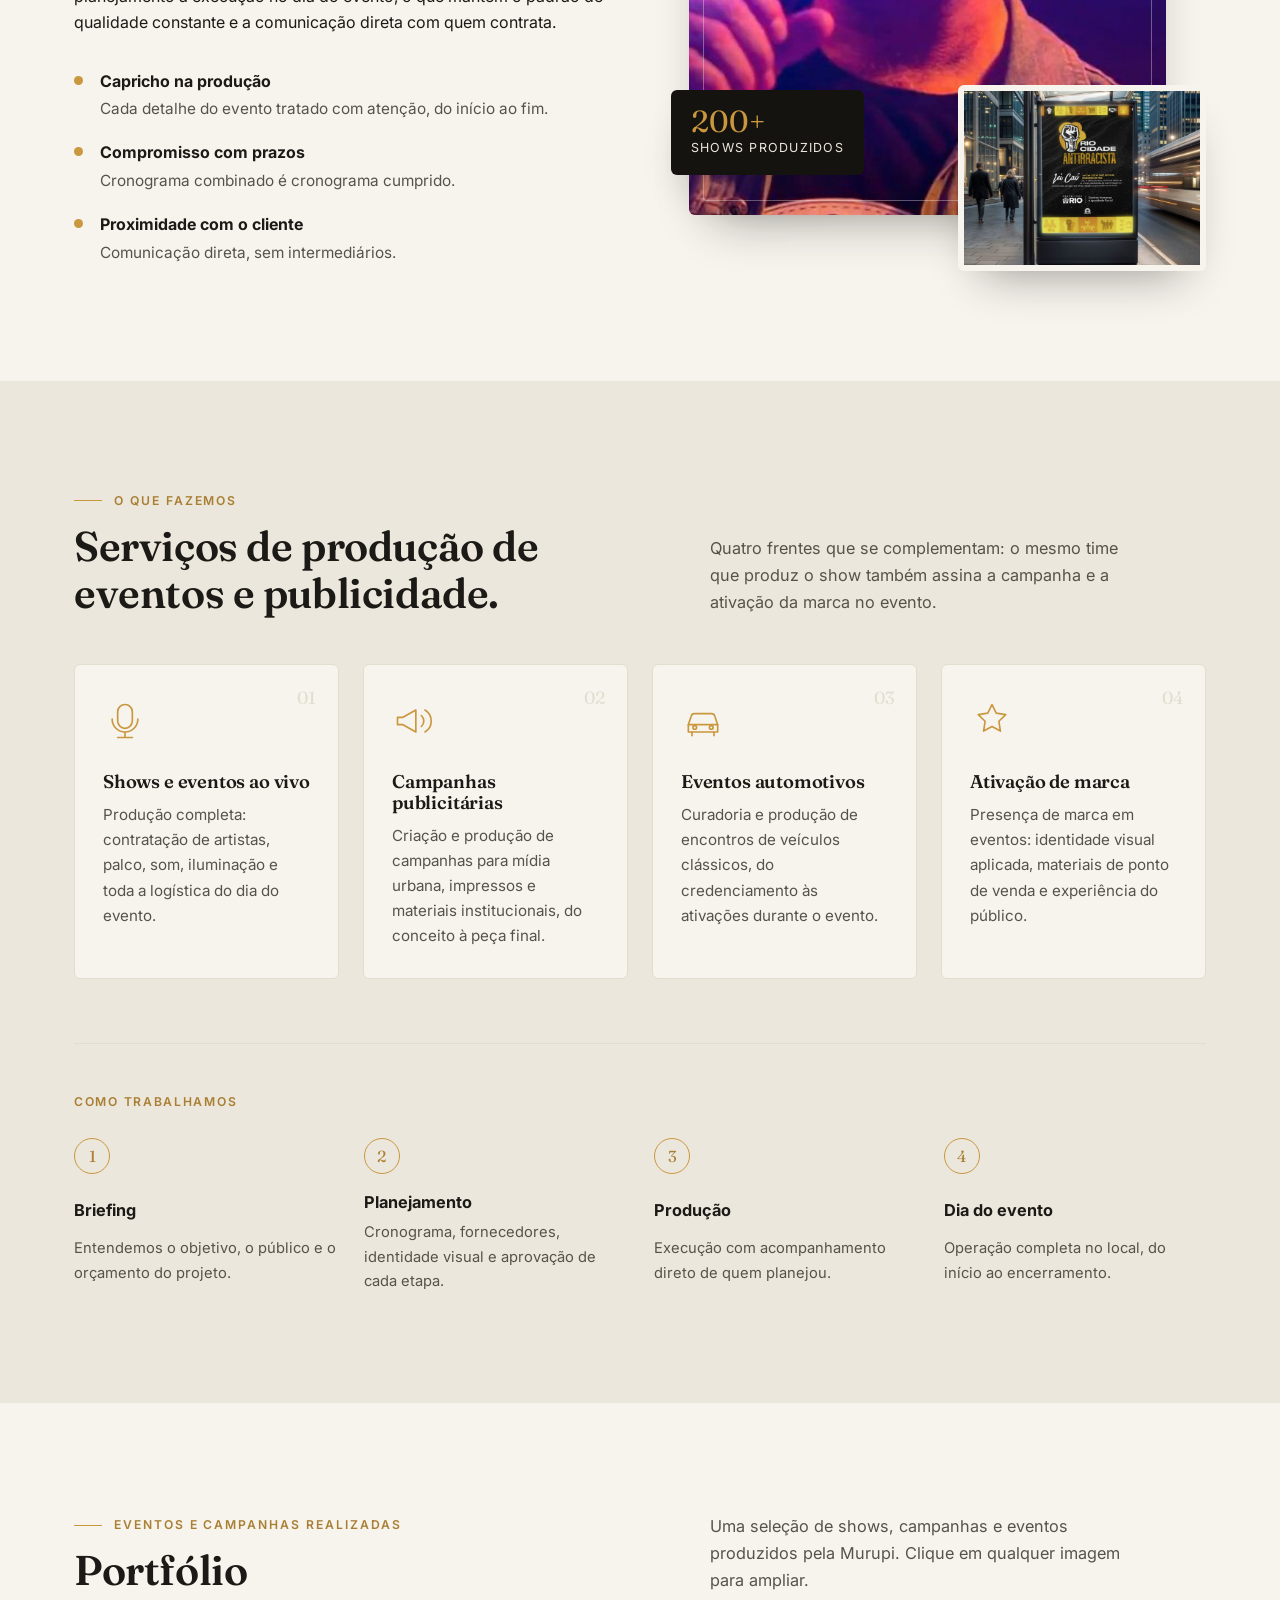
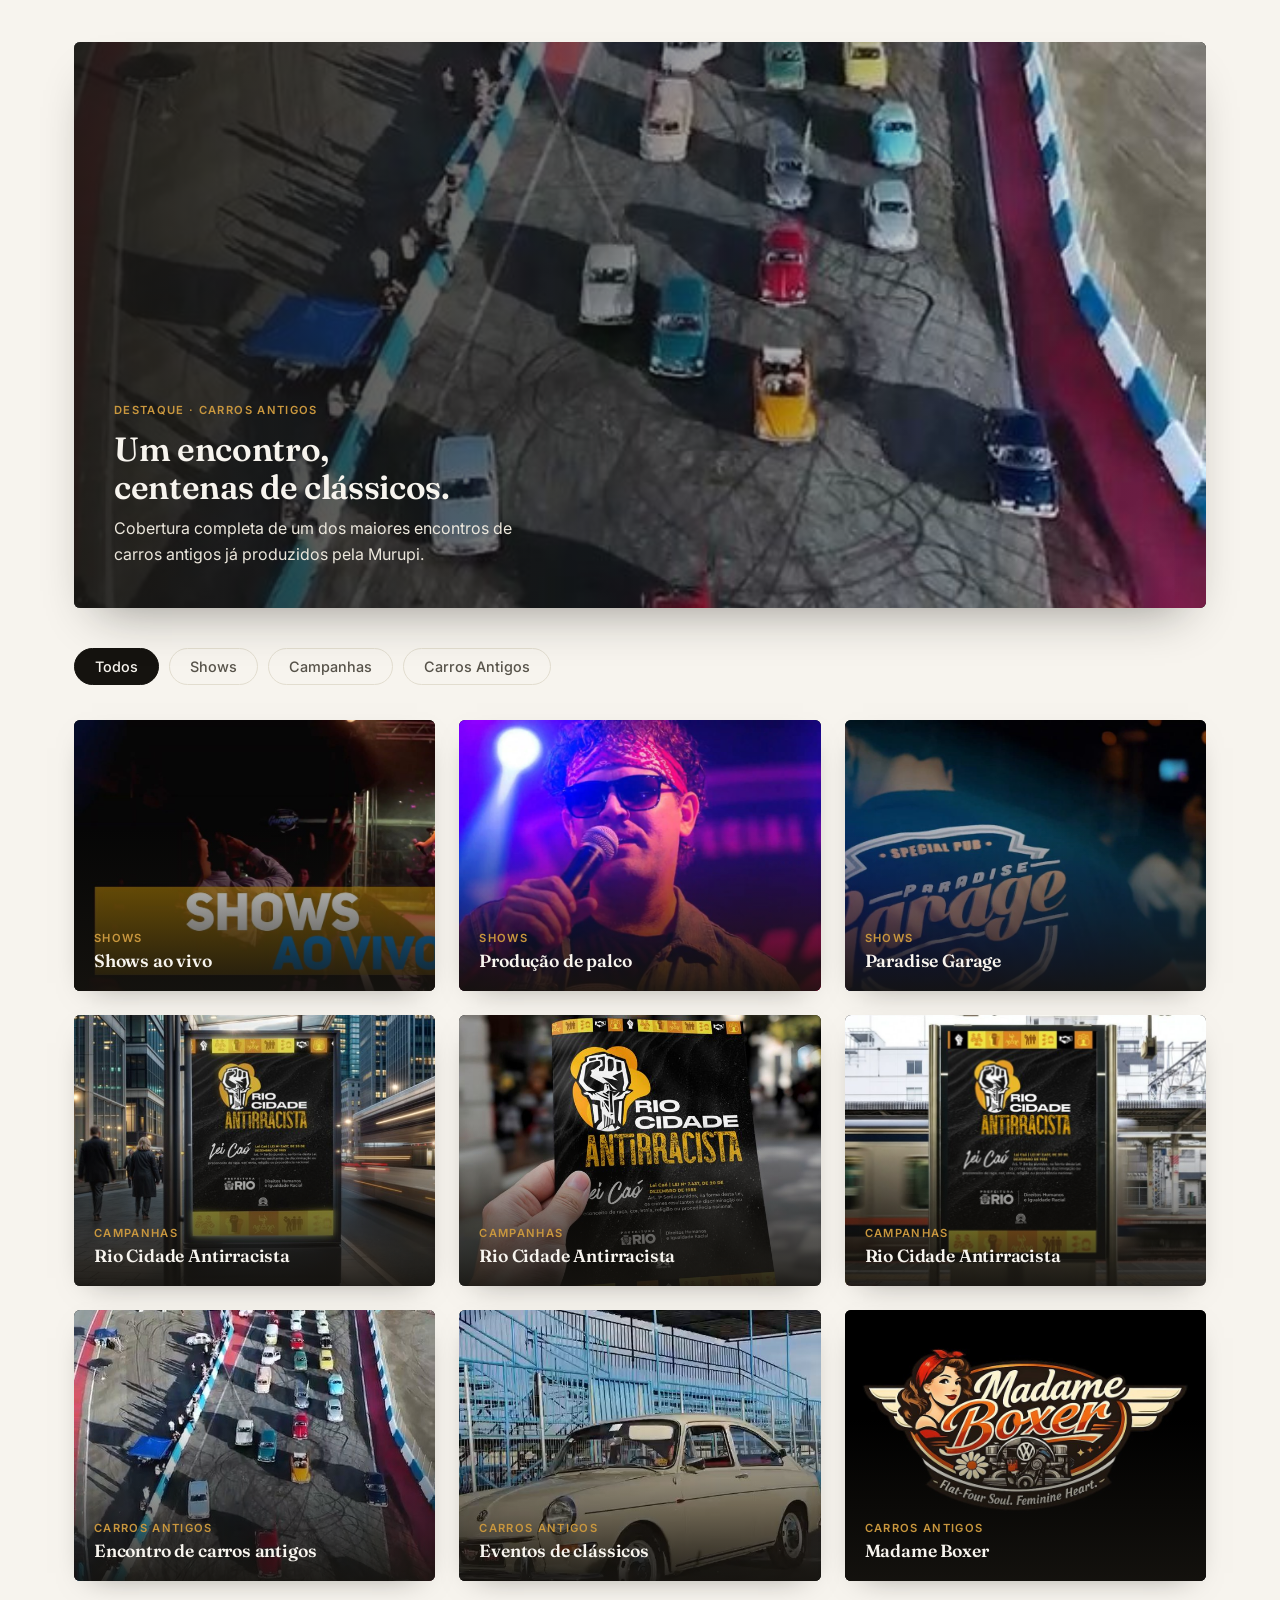
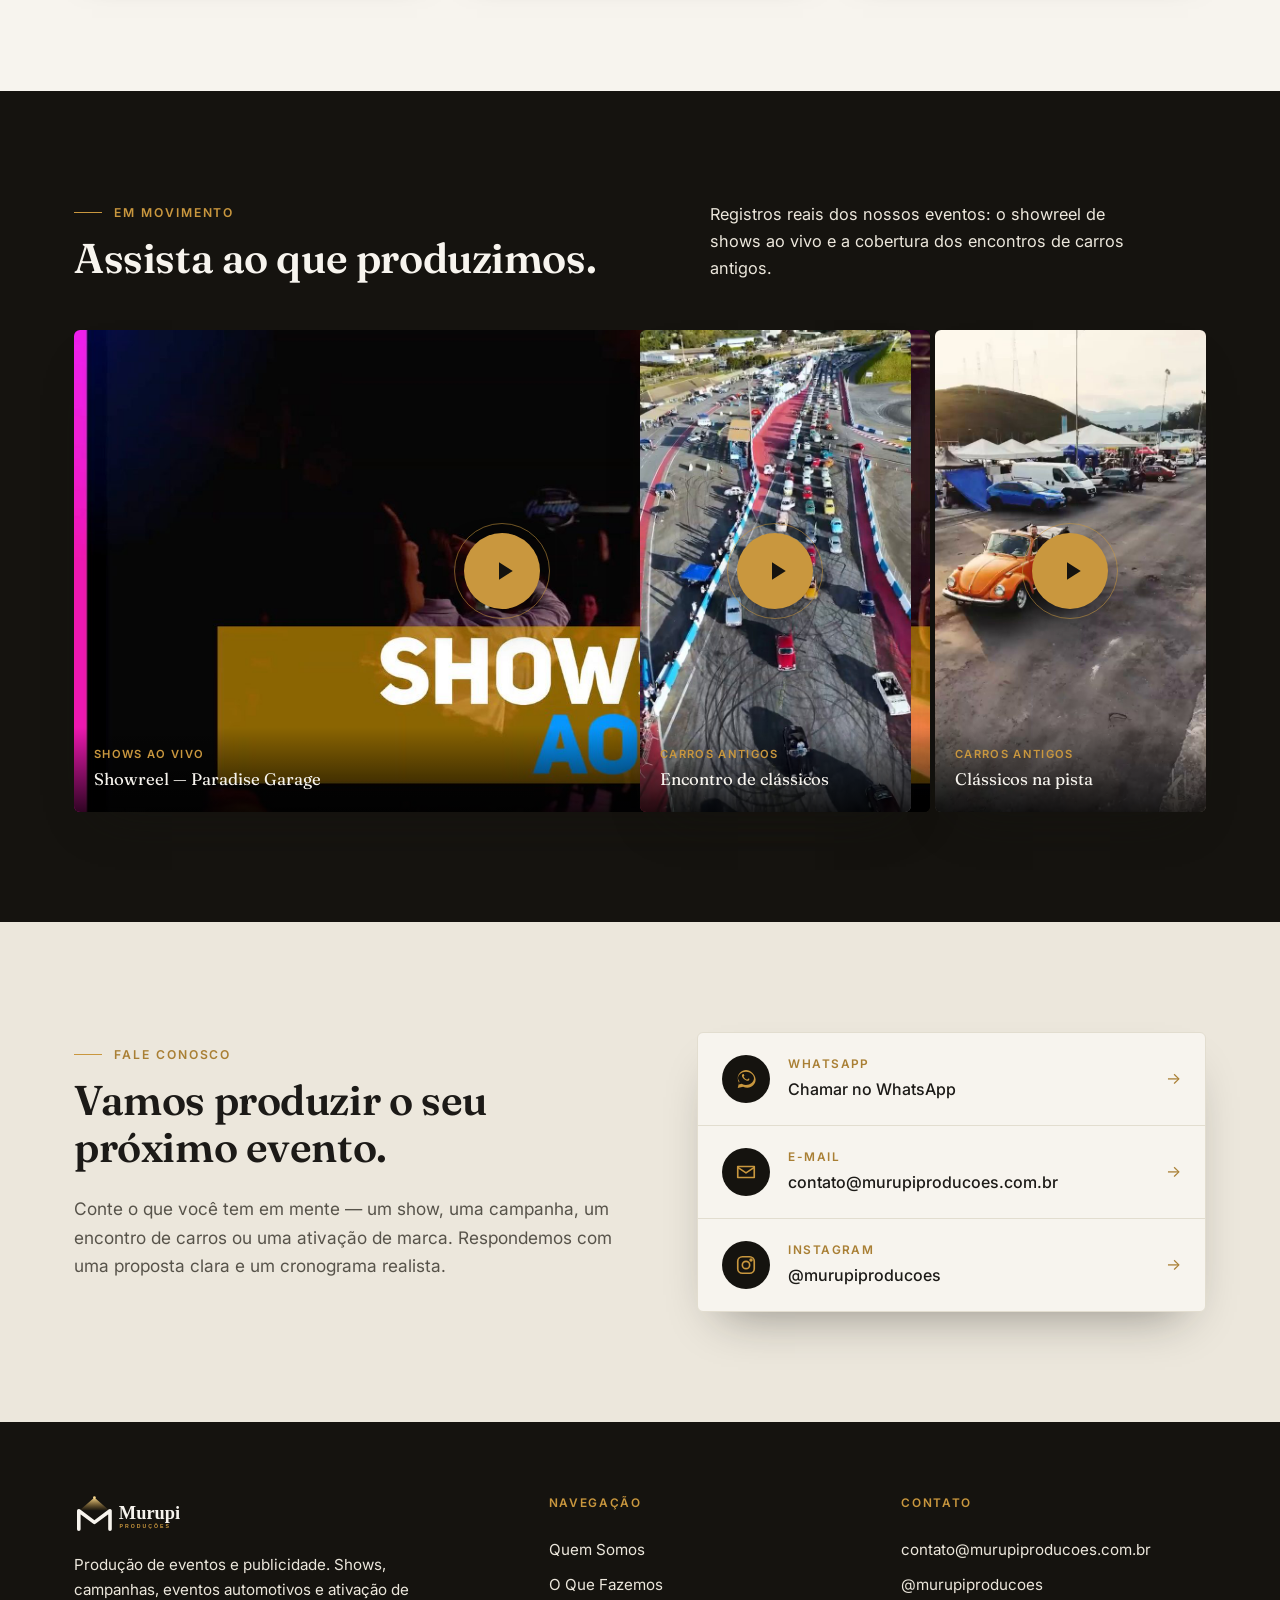
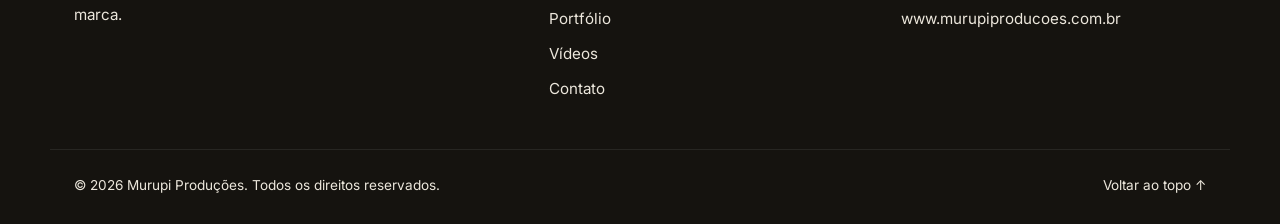
==== commit 5d1b130d: "Polish pass: fix image sizing, about composition, service icons, process strip, videos section, cont" ====
--- a/index.html
+++ b/index.html
@@ -4,7 +4,15 @@
 <meta charset="UTF-8">
 <meta name="viewport" content="width=device-width, initial-scale=1.0">
 <title>Murupi Produções — Eventos e Publicidade</title>
-<meta name="description" content="Murupi Produções: produção de eventos ao vivo, campanhas publicitárias e ativações de marca.">
+<meta name="description" content="Murupi Produções: produção de shows e eventos ao vivo, campanhas publicitárias, eventos automotivos e ativação de marca.">
+<meta name="theme-color" content="#15130f">
+<!-- EDITAR: quando o site for para o domínio final, trocar as URLs abaixo por https://www.murupiproducoes.com.br/... -->
+<meta property="og:type" content="website">
+<meta property="og:title" content="Murupi Produções — Eventos e Publicidade">
+<meta property="og:description" content="Shows, campanhas e ativações de marca — do primeiro rascunho ao dia do evento.">
+<meta property="og:image" content="https://murupi-producoes.vercel.app/assets/img/og-image.jpg">
+<meta property="og:url" content="https://murupi-producoes.vercel.app/">
+<meta name="twitter:card" content="summary_large_image">
 <link rel="icon" type="image/svg+xml" href="assets/img/brand/favicon.svg">
 <link rel="preconnect" href="https://fonts.googleapis.com">
 <link rel="preconnect" href="https://fonts.gstatic.com" crossorigin>
@@ -18,7 +26,7 @@
 <header class="site-header" id="topo">
   <div class="container site-header__inner">
     <a href="#topo" class="logo" aria-label="Murupi Produções — início">
-      <img src="assets/img/brand/logo.svg" alt="Murupi Produções" width="150" height="42">
+      <img src="assets/img/brand/logo.svg" alt="Murupi Produções" width="150" height="47">
     </a>
 
     <nav class="nav" id="nav-principal">
@@ -26,6 +34,7 @@
         <li><a href="#quem-somos">Quem Somos</a></li>
         <li><a href="#o-que-fazemos">O Que Fazemos</a></li>
         <li><a href="#portfolio">Portfólio</a></li>
+        <li><a href="#videos">Vídeos</a></li>
         <li><a href="#contato" class="nav__cta">Fale Conosco</a></li>
       </ul>
     </nav>
@@ -38,6 +47,7 @@
 
 <main id="conteudo">
 
+  <!-- ===================== HERO ===================== -->
   <section class="hero">
     <div class="hero__media" style="background-image:url('assets/img/hero-bg.jpg')">
       <video autoplay muted loop playsinline poster="assets/img/hero-bg.jpg">
@@ -46,10 +56,13 @@
     </div>
     <div class="hero__scrim"></div>
     <div class="container hero__content reveal">
-      <p class="eyebrow">Produção de eventos &amp; publicidade</p>
+      <p class="eyebrow eyebrow--light">Produção de eventos &amp; publicidade</p>
       <h1>A produção por trás do que marca presença.</h1>
       <p class="hero__lede">Shows, campanhas e ativações de marca — do primeiro rascunho ao dia do evento.</p>
-      <a href="#portfolio" class="btn btn--primary">Ver portfólio <span class="btn__arrow">&rarr;</span></a>
+      <div class="hero__actions">
+        <a href="#portfolio" class="btn btn--primary">Ver portfólio <span class="btn__arrow">&rarr;</span></a>
+        <a href="#contato" class="btn btn--ghost btn--ghost-light">Fale conosco</a>
+      </div>
     </div>
     <div class="marquee" aria-hidden="true">
       <div class="marquee__track">
@@ -65,15 +78,16 @@
     </div>
   </section>
 
+  <!-- ===================== NÚMEROS ===================== -->
   <section class="stats reveal">
     <div class="container stats__grid">
       <div class="stat">
         <p class="stat__number" data-count-to="200" data-suffix="+">0</p>
-        <p class="stat__label">Shows produzidos</p>
+        <p class="stat__label">Shows produzidos com artistas e bandas cover</p>
       </div>
       <div class="stat">
         <p class="stat__number" data-count-to="1">0</p>
-        <p class="stat__label">Campanha para a Prefeitura do Rio</p>
+        <p class="stat__label">Campanha de utilidade pública para a Prefeitura do Rio</p>
       </div>
       <div class="stat">
         <p class="stat__number" data-count-to="3">0</p>
@@ -82,59 +96,99 @@
     </div>
   </section>
 
+  <!-- ===================== QUEM SOMOS ===================== -->
   <section id="quem-somos" class="section">
     <div class="container section-grid reveal">
       <div class="section-grid__text">
         <p class="eyebrow">Quem somos</p>
         <h2>Produção com histórico, feita sob medida.</h2>
         <!-- EDITAR: confirmar com a Murupi o texto final de missão/valores e ajustar conforme a identidade da empresa. -->
-        <p>A Murupi Produções nasceu do trabalho de campo: mais de 200 shows ao vivo produzidos com artistas e bandas cover, uma campanha de utilidade pública para a Prefeitura do Rio e uma agenda constante de eventos automotivos, incluindo a linha Madame Boxer. É essa experiência prática — de palco, rua e pista — que orienta cada projeto novo.</p>
-        <p>Cada produção passa pelas mesmas mãos, do planejamento à execução no dia do evento, o que mantém o padrão de qualidade constante e a comunicação direta com quem contrata.</p>
+        <p class="lede">A Murupi Produções nasceu do trabalho de campo: mais de 200 shows ao vivo produzidos com artistas e bandas cover, uma campanha de utilidade pública para a Prefeitura do Rio e uma agenda constante de eventos automotivos, incluindo a linha Madame Boxer.</p>
+        <p>É essa experiência prática — de palco, rua e pista — que orienta cada projeto novo. Cada produção passa pelas mesmas mãos, do planejamento à execução no dia do evento, o que mantém o padrão de qualidade constante e a comunicação direta com quem contrata.</p>
         <ul class="values">
-          <li><strong>Capricho na produção</strong> — cada detalhe do evento tratado com atenção, do início ao fim.</li>
-          <li><strong>Compromisso com prazos</strong> — cronograma combinado é cronograma cumprido.</li>
-          <li><strong>Proximidade com o cliente</strong> — comunicação direta, sem intermediários.</li>
+          <li><strong>Capricho na produção</strong><span>Cada detalhe do evento tratado com atenção, do início ao fim.</span></li>
+          <li><strong>Compromisso com prazos</strong><span>Cronograma combinado é cronograma cumprido.</span></li>
+          <li><strong>Proximidade com o cliente</strong><span>Comunicação direta, sem intermediários.</span></li>
         </ul>
       </div>
-      <div class="section-grid__media">
-        <img src="assets/img/portfolio/shows-2.jpg" alt="Produção de show ao vivo" loading="lazy" width="1200" height="675">
-      </div>
-    </div>
-  </section>
-
+      <div class="about-media">
+        <figure class="about-media__main">
+          <img src="assets/img/portfolio/shows-2.jpg" alt="Artista no palco durante show produzido pela Murupi" loading="lazy" width="1200" height="675">
+        </figure>
+        <figure class="about-media__secondary">
+          <img src="assets/img/portfolio/campanha-1.jpg" alt="Peça da campanha Rio Cidade Antirracista em ponto de ônibus" loading="lazy" width="900" height="475">
+        </figure>
+        <div class="about-media__badge">
+          <span class="about-media__badge-number">200+</span>
+          <span class="about-media__badge-label">shows produzidos</span>
+        </div>
+      </div>
+    </div>
+  </section>
+
+  <!-- ===================== O QUE FAZEMOS ===================== -->
   <section id="o-que-fazemos" class="section section--tinted">
     <div class="container reveal">
-      <p class="eyebrow">O que fazemos</p>
-      <h2>Serviços de produção de eventos e publicidade.</h2>
+      <div class="section-head">
+        <div>
+          <p class="eyebrow">O que fazemos</p>
+          <h2>Serviços de produção de eventos e publicidade.</h2>
+        </div>
+        <p class="section-head__lede">Quatro frentes que se complementam: o mesmo time que produz o show também assina a campanha e a ativação da marca no evento.</p>
+      </div>
 
       <div class="services">
         <article class="service-card">
+          <span class="service-card__index">01</span>
+          <svg class="service-card__icon" viewBox="0 0 48 48" aria-hidden="true"><path d="M24 6a8 8 0 0 0-8 8v10a8 8 0 0 0 16 0V14a8 8 0 0 0-8-8Z"/><path d="M10 22a14 14 0 0 0 28 0M24 36v6m-8 0h16"/></svg>
           <h3>Shows e eventos ao vivo</h3>
-          <p>Produção completa de shows: contratação, palco, som, iluminação e logística do dia do evento.</p>
+          <p>Produção completa: contratação de artistas, palco, som, iluminação e toda a logística do dia do evento.</p>
         </article>
         <article class="service-card">
+          <span class="service-card__index">02</span>
+          <svg class="service-card__icon" viewBox="0 0 48 48" aria-hidden="true"><path d="M6 20v8h6l14 8V12L12 20H6Z"/><path d="M32 18a8 8 0 0 1 0 12m4-18a14 14 0 0 1 0 24"/></svg>
           <h3>Campanhas publicitárias</h3>
-          <p>Criação e produção de campanhas para mídia urbana, impressos e materiais institucionais.</p>
+          <p>Criação e produção de campanhas para mídia urbana, impressos e materiais institucionais, do conceito à peça final.</p>
         </article>
         <article class="service-card">
+          <span class="service-card__index">03</span>
+          <svg class="service-card__icon" viewBox="0 0 48 48" aria-hidden="true"><path d="M8 28l3-9a4 4 0 0 1 4-3h18a4 4 0 0 1 4 3l3 9v8H8v-8Z"/><path d="M8 28h32M12 36v4m24-4v4"/><circle cx="15" cy="31" r="2"/><circle cx="33" cy="31" r="2"/></svg>
           <h3>Eventos automotivos</h3>
-          <p>Curadoria e produção de encontros de veículos clássicos, do credenciamento às ativações de marca.</p>
+          <p>Curadoria e produção de encontros de veículos clássicos, do credenciamento às ativações durante o evento.</p>
         </article>
         <article class="service-card">
+          <span class="service-card__index">04</span>
+          <svg class="service-card__icon" viewBox="0 0 48 48" aria-hidden="true"><path d="M24 6l4.6 9.4L39 17l-7.5 7.3L33.2 35 24 30.1 14.8 35l1.7-10.7L9 17l10.4-1.6L24 6Z"/></svg>
           <h3>Ativação de marca</h3>
           <p>Presença de marca em eventos: identidade visual aplicada, materiais de ponto de venda e experiência do público.</p>
         </article>
       </div>
-    </div>
-  </section>
-
+
+      <div class="process">
+        <p class="process__title">Como trabalhamos</p>
+        <ol class="process__steps">
+          <li><span class="process__num">1</span><strong>Briefing</strong><span>Entendemos o objetivo, o público e o orçamento do projeto.</span></li>
+          <li><span class="process__num">2</span><strong>Planejamento</strong><span>Cronograma, fornecedores, identidade visual e aprovação de cada etapa.</span></li>
+          <li><span class="process__num">3</span><strong>Produção</strong><span>Execução com acompanhamento direto de quem planejou.</span></li>
+          <li><span class="process__num">4</span><strong>Dia do evento</strong><span>Operação completa no local, do início ao encerramento.</span></li>
+        </ol>
+      </div>
+    </div>
+  </section>
+
+  <!-- ===================== PORTFÓLIO ===================== -->
   <section id="portfolio" class="section">
     <div class="container reveal">
-      <p class="eyebrow">Eventos e campanhas realizadas</p>
-      <h2>Portfólio</h2>
+      <div class="section-head">
+        <div>
+          <p class="eyebrow">Eventos e campanhas realizadas</p>
+          <h2>Portfólio</h2>
+        </div>
+        <p class="section-head__lede">Uma seleção de shows, campanhas e eventos produzidos pela Murupi. Clique em qualquer imagem para ampliar.</p>
+      </div>
 
       <div class="featured-case" id="featured-case" role="button" tabindex="0" aria-label="Ver imagem em destaque do portfólio">
-        <img src="assets/img/portfolio/carros-1.jpg" alt="Encontro de carros antigos, vista aérea" loading="lazy">
+        <img src="assets/img/portfolio/carros-1.jpg" alt="Encontro de carros antigos, vista aérea" loading="lazy" width="576" height="1024">
         <div class="featured-case__overlay">
           <span class="portfolio-card__cat">Destaque · Carros Antigos</span>
           <h3>Um encontro, centenas de clássicos.</h3>
@@ -153,15 +207,85 @@
     </div>
   </section>
 
-  <section id="contato" class="section section--dark">
+  <!-- ===================== VÍDEOS ===================== -->
+  <section id="videos" class="section section--dark">
+    <div class="container reveal">
+      <div class="section-head">
+        <div>
+          <p class="eyebrow">Em movimento</p>
+          <h2>Assista ao que produzimos.</h2>
+        </div>
+        <p class="section-head__lede">Registros reais dos nossos eventos: o showreel de shows ao vivo e a cobertura dos encontros de carros antigos.</p>
+      </div>
+
+      <div class="video-grid">
+        <figure class="video-card video-card--wide">
+          <video preload="none" playsinline poster="assets/img/video/reel-poster.jpg">
+            <source src="assets/video/showreel.mp4" type="video/mp4">
+          </video>
+          <button class="video-card__play" type="button" aria-label="Reproduzir showreel de shows ao vivo">
+            <svg viewBox="0 0 24 24" aria-hidden="true"><path d="M8 5v14l11-7z"/></svg>
+          </button>
+          <figcaption>
+            <span class="portfolio-card__cat">Shows ao vivo</span>
+            <span class="video-card__title">Showreel — Paradise Garage</span>
+          </figcaption>
+        </figure>
+
+        <figure class="video-card video-card--tall">
+          <video preload="none" playsinline poster="assets/img/video/carros-encontro-poster.jpg">
+            <source src="assets/video/carros-encontro.mp4" type="video/mp4">
+          </video>
+          <button class="video-card__play" type="button" aria-label="Reproduzir vídeo do encontro de carros antigos">
+            <svg viewBox="0 0 24 24" aria-hidden="true"><path d="M8 5v14l11-7z"/></svg>
+          </button>
+          <figcaption>
+            <span class="portfolio-card__cat">Carros antigos</span>
+            <span class="video-card__title">Encontro de clássicos</span>
+          </figcaption>
+        </figure>
+
+        <figure class="video-card video-card--tall">
+          <video preload="none" playsinline poster="assets/img/video/carros-classicos-poster.jpg">
+            <source src="assets/video/carros-classicos.mp4" type="video/mp4">
+          </video>
+          <button class="video-card__play" type="button" aria-label="Reproduzir vídeo de carros clássicos">
+            <svg viewBox="0 0 24 24" aria-hidden="true"><path d="M8 5v14l11-7z"/></svg>
+          </button>
+          <figcaption>
+            <span class="portfolio-card__cat">Carros antigos</span>
+            <span class="video-card__title">Clássicos na pista</span>
+          </figcaption>
+        </figure>
+      </div>
+    </div>
+  </section>
+
+  <!-- ===================== CONTATO ===================== -->
+  <section id="contato" class="section section--tinted">
     <div class="container contato reveal">
-      <p class="eyebrow">Fale conosco</p>
-      <h2>Vamos produzir o seu próximo evento.</h2>
+      <div class="contato__text">
+        <p class="eyebrow">Fale conosco</p>
+        <h2>Vamos produzir o seu próximo evento.</h2>
+        <p class="lede">Conte o que você tem em mente — um show, uma campanha, um encontro de carros ou uma ativação de marca. Respondemos com uma proposta clara e um cronograma realista.</p>
+      </div>
       <!-- EDITAR: confirmar número de WhatsApp, e-mail e redes sociais reais da Murupi antes de publicar. -->
-      <div class="contato__links">
-        <a class="btn btn--primary" href="https://wa.me/5500000000000" target="_blank" rel="noopener">WhatsApp</a>
-        <a class="btn btn--ghost" href="mailto:contato@murupiproducoes.com.br">contato@murupiproducoes.com.br</a>
-        <a class="btn btn--ghost" href="https://instagram.com/murupiproducoes" target="_blank" rel="noopener">@murupiproducoes</a>
+      <div class="contact-card">
+        <a class="contact-card__row" href="https://wa.me/5500000000000" target="_blank" rel="noopener">
+          <span class="contact-card__icon"><svg viewBox="0 0 32 32" aria-hidden="true"><path d="M16 3C9.4 3 4 8.4 4 15c0 2.3.6 4.5 1.8 6.4L4 29l7.8-1.7c1.8 1 3.9 1.5 6.2 1.5 6.6 0 12-5.4 12-12S22.6 3 16 3zm0 21.8c-2 0-4-.6-5.6-1.6l-.4-.2-4.6 1 1-4.5-.3-.5C5 17.4 4.4 16.2 4.4 15 4.4 9.7 9.7 5.4 16 5.4S27.6 9.7 27.6 15 22.3 24.8 16 24.8zm6.1-8.4c-.3-.2-2-1-2.3-1.1-.3-.1-.5-.2-.8.2-.2.3-.9 1.1-1.1 1.3-.2.2-.4.2-.7.1-.3-.2-1.4-.5-2.7-1.7-1-.9-1.7-2-1.9-2.3-.2-.3 0-.5.1-.7.1-.1.3-.4.5-.6.1-.2.2-.3.3-.5.1-.2 0-.4 0-.5C13.4 10.5 13 9.4 12.8 9c-.2-.4-.4-.4-.6-.4h-.5c-.2 0-.5.1-.7.4-.2.3-.9.9-.9 2.2 0 1.3.9 2.5 1.1 2.7.1.2 1.9 2.9 4.6 4 .6.3 1.1.4 1.5.6.6.2 1.2.2 1.6.1.5-.1 1.5-.6 1.7-1.2.2-.6.2-1.1.2-1.2-.1-.1-.3-.2-.6-.4z"/></svg></span>
+          <span class="contact-card__body"><span class="contact-card__label">WhatsApp</span><span class="contact-card__value">Chamar no WhatsApp</span></span>
+          <span class="contact-card__arrow">&rarr;</span>
+        </a>
+        <a class="contact-card__row" href="mailto:contato@murupiproducoes.com.br">
+          <span class="contact-card__icon"><svg viewBox="0 0 24 24" aria-hidden="true"><path d="M3 6h18v12H3z"/><path d="M3 7l9 6 9-6"/></svg></span>
+          <span class="contact-card__body"><span class="contact-card__label">E-mail</span><span class="contact-card__value">contato@murupiproducoes.com.br</span></span>
+          <span class="contact-card__arrow">&rarr;</span>
+        </a>
+        <a class="contact-card__row" href="https://instagram.com/murupiproducoes" target="_blank" rel="noopener">
+          <span class="contact-card__icon"><svg viewBox="0 0 24 24" aria-hidden="true"><rect x="3" y="3" width="18" height="18" rx="5"/><circle cx="12" cy="12" r="4"/><circle cx="17.5" cy="6.5" r="1" fill="currentColor"/></svg></span>
+          <span class="contact-card__body"><span class="contact-card__label">Instagram</span><span class="contact-card__value">@murupiproducoes</span></span>
+          <span class="contact-card__arrow">&rarr;</span>
+        </a>
       </div>
     </div>
   </section>
@@ -169,14 +293,36 @@
 </main>
 
 <footer class="site-footer">
-  <div class="container site-footer__inner">
-    <img src="assets/img/brand/logo.svg" alt="Murupi Produções" width="120" height="34" class="footer-logo">
+  <div class="container site-footer__grid">
+    <div class="site-footer__brand">
+      <img src="assets/img/brand/logo.svg" alt="Murupi Produções" width="150" height="47" class="footer-logo">
+      <p>Produção de eventos e publicidade. Shows, campanhas, eventos automotivos e ativação de marca.</p>
+    </div>
+    <nav class="site-footer__nav" aria-label="Rodapé">
+      <p class="site-footer__heading">Navegação</p>
+      <a href="#quem-somos">Quem Somos</a>
+      <a href="#o-que-fazemos">O Que Fazemos</a>
+      <a href="#portfolio">Portfólio</a>
+      <a href="#videos">Vídeos</a>
+      <a href="#contato">Contato</a>
+    </nav>
+    <div class="site-footer__contact">
+      <p class="site-footer__heading">Contato</p>
+      <a href="mailto:contato@murupiproducoes.com.br">contato@murupiproducoes.com.br</a>
+      <a href="https://instagram.com/murupiproducoes" target="_blank" rel="noopener">@murupiproducoes</a>
+      <a href="https://www.murupiproducoes.com.br">www.murupiproducoes.com.br</a>
+    </div>
+  </div>
+  <div class="container site-footer__bottom">
     <p>&copy; <span id="ano-atual"></span> Murupi Produções. Todos os direitos reservados.</p>
+    <a href="#topo" class="site-footer__top">Voltar ao topo &uarr;</a>
   </div>
 </footer>
 
 <div class="lightbox" id="lightbox" hidden>
   <button class="lightbox__close" id="lightbox-close" aria-label="Fechar">&times;</button>
+  <button class="lightbox__nav lightbox__nav--prev" id="lightbox-prev" aria-label="Imagem anterior">&#8249;</button>
+  <button class="lightbox__nav lightbox__nav--next" id="lightbox-next" aria-label="Próxima imagem">&#8250;</button>
   <figure class="lightbox__content">
     <img id="lightbox-img" src="" alt="">
     <figcaption id="lightbox-caption"></figcaption>
--- a/css/styles.css
+++ b/css/styles.css
@@ -8,9 +8,10 @@
   --charcoal-2: #201d18;
   --gold: #c9973e;
   --gold-dim: #a97f34;
+  --gold-soft: rgba(201,151,62,.16);
   --border: #e2ddcf;
-  --shadow: 0 20px 40px -20px rgba(21,19,15,.35);
-  --radius: 4px;
+  --shadow: 0 24px 48px -24px rgba(21,19,15,.45);
+  --radius: 6px;
   --maxw: 1180px;
   --font-display: 'Fraunces', Georgia, serif;
   --font-body: 'Inter', -apple-system, Segoe UI, sans-serif;
@@ -19,20 +20,36 @@
 *{box-sizing:border-box}
 html{scroll-behavior:smooth}
 body{
+  position:relative;
   margin:0;
   font-family:var(--font-body);
   color:var(--ink);
   background:var(--cream);
-  line-height:1.6;
+  line-height:1.65;
   -webkit-font-smoothing:antialiased;
 }
-img{max-width:100%;display:block}
+
+/* Subtle film-grain texture over the whole page for a less "flat" feel */
+body::before{
+  content:"";
+  position:fixed;
+  inset:0;
+  z-index:9000;
+  pointer-events:none;
+  opacity:.035;
+  mix-blend-mode:overlay;
+  background-image:url("data:image/svg+xml,%3Csvg xmlns='http://www.w3.org/2000/svg' width='140' height='140'%3E%3Cfilter id='n'%3E%3CfeTurbulence type='fractalNoise' baseFrequency='0.85' numOctaves='2' stitchTiles='stitch'/%3E%3C/filter%3E%3Crect width='100%25' height='100%25' filter='url(%23n)'/%3E%3C/svg%3E");
+}
+
+img{max-width:100%;height:auto;display:block}
+video{max-width:100%;display:block}
 a{color:inherit}
-h1,h2,h3{font-family:var(--font-display);font-weight:600;line-height:1.15;margin:0 0 .5em}
-h1{font-size:clamp(2.2rem,5vw,3.6rem)}
-h2{font-size:clamp(1.7rem,3.2vw,2.4rem)}
+h1,h2,h3{font-family:var(--font-display);font-weight:600;line-height:1.12;margin:0 0 .5em;letter-spacing:-.01em}
+h1{font-size:clamp(2.4rem,5.4vw,3.9rem)}
+h2{font-size:clamp(1.8rem,3.4vw,2.6rem)}
 h3{font-size:1.2rem}
 p{margin:0 0 1em}
+.lede{font-size:1.08rem;color:var(--ink-soft)}
 .container{max-width:var(--maxw);margin:0 auto;padding:0 24px}
 
 .skip-link{
@@ -42,111 +59,244 @@
 .skip-link:focus{left:12px;top:12px}
 
 .eyebrow{
-  text-transform:uppercase;letter-spacing:.14em;font-size:.78rem;font-weight:600;
-  color:var(--gold-dim);margin:0 0 .8em;
-}
+  display:flex;align-items:center;gap:12px;
+  text-transform:uppercase;letter-spacing:.16em;font-size:.76rem;font-weight:600;
+  color:var(--gold-dim);margin:0 0 1em;
+}
+.eyebrow::before{content:"";width:28px;height:1px;background:var(--gold)}
+.eyebrow--light{color:var(--gold)}
+
+.section-head{
+  display:grid;grid-template-columns:1.2fr 1fr;gap:40px;align-items:end;margin-bottom:3rem;
+}
+.section-head h2{margin-bottom:0}
+.section-head__lede{color:var(--ink-soft);margin:0;font-size:1.02rem;max-width:44ch}
+.section--dark .section-head__lede{color:var(--cream-dim)}
 
 /* ---------- Buttons ---------- */
 .btn{
-  display:inline-block;padding:14px 30px;border-radius:var(--radius);
-  font-weight:600;text-decoration:none;transition:transform .15s ease, opacity .15s ease;
-  border:1px solid transparent;
+  display:inline-flex;align-items:center;gap:8px;padding:15px 30px;border-radius:var(--radius);
+  font-weight:600;text-decoration:none;transition:transform .15s ease, opacity .15s ease, box-shadow .2s ease, background .2s ease;
+  border:1px solid transparent;font-size:.98rem;
 }
 .btn:hover{transform:translateY(-2px)}
-.btn--primary{background:var(--gold);color:var(--charcoal)}
+.btn--primary{background:var(--gold);color:var(--charcoal);box-shadow:0 12px 32px -14px rgba(201,151,62,.7)}
 .btn--primary:hover{background:var(--gold-dim)}
 .btn--ghost{border-color:currentColor;color:inherit}
+.btn--ghost-light{color:var(--cream);border-color:rgba(247,244,238,.5)}
+.btn--ghost-light:hover{border-color:var(--cream);background:rgba(247,244,238,.08)}
+.btn__arrow{display:inline-block;transition:transform .2s ease}
+.btn:hover .btn__arrow{transform:translateX(4px)}
 
 /* ---------- Header ---------- */
 .site-header{
   position:fixed;top:0;left:0;right:0;z-index:100;
   background:rgba(21,19,15,.72);
   backdrop-filter:blur(8px);
+  transition:background .3s ease, box-shadow .3s ease;
+}
+.site-header.is-scrolled{
+  background:rgba(21,19,15,.94);
+  box-shadow:0 8px 24px -12px rgba(0,0,0,.5);
 }
 .site-header__inner{
   display:flex;align-items:center;justify-content:space-between;
   padding:14px 24px;
-}
-.logo img{height:36px;width:auto;color:var(--cream)}
+  transition:padding .3s ease;
+}
+.site-header.is-scrolled .site-header__inner{padding:9px 24px}
+.logo img{height:40px;width:auto}
 .nav__list{
   list-style:none;display:flex;gap:2.2rem;margin:0;padding:0;align-items:center;
 }
 .nav__list a{
   color:var(--cream);text-decoration:none;font-weight:500;font-size:.95rem;
-  letter-spacing:.02em;
-}
+  letter-spacing:.02em;position:relative;
+}
+.nav__list a:not(.nav__cta)::after{
+  content:"";position:absolute;left:0;right:0;bottom:-6px;height:1px;background:var(--gold);
+  transform:scaleX(0);transform-origin:left;transition:transform .25s ease;
+}
+.nav__list a:not(.nav__cta):hover::after{transform:scaleX(1)}
 .nav__list a:hover{color:var(--gold)}
 .nav__cta{
   border:1px solid var(--gold);padding:8px 18px;border-radius:var(--radius);color:var(--gold) !important;
-}
+  transition:background .2s ease, color .2s ease;
+}
+.nav__cta:hover{background:var(--gold);color:var(--charcoal) !important}
 .nav-toggle{
   display:none;flex-direction:column;justify-content:center;gap:5px;
   width:38px;height:38px;background:none;border:none;cursor:pointer;padding:0;
 }
-.nav-toggle span{width:100%;height:2px;background:var(--cream);display:block}
+.nav-toggle span{width:100%;height:2px;background:var(--cream);display:block;transition:transform .25s ease, opacity .25s ease}
+.nav-toggle[aria-expanded="true"] span:nth-child(1){transform:translateY(7px) rotate(45deg)}
+.nav-toggle[aria-expanded="true"] span:nth-child(2){opacity:0}
+.nav-toggle[aria-expanded="true"] span:nth-child(3){transform:translateY(-7px) rotate(-45deg)}
 
 /* ---------- Hero ---------- */
 .hero{
-  position:relative;min-height:92vh;display:flex;align-items:center;
+  position:relative;min-height:94vh;display:flex;align-items:center;
   color:var(--cream);overflow:hidden;
 }
 .hero__media{
   position:absolute;inset:0;background-size:cover;background-position:center;
-  transform:scale(1.02);
-}
+  transform:scale(1.02);overflow:hidden;
+}
+.hero__media video{width:100%;height:100%;object-fit:cover;display:block}
 .hero__scrim{
   position:absolute;inset:0;
-  background:linear-gradient(180deg, rgba(21,19,15,.55) 0%, rgba(21,19,15,.72) 65%, rgba(21,19,15,.92) 100%);
-}
-.hero__content{position:relative;z-index:1;max-width:680px;padding-top:120px}
-.hero__lede{font-size:1.15rem;color:var(--cream-dim);max-width:46ch}
+  background:
+    radial-gradient(ellipse at 30% 60%, rgba(21,19,15,.2), transparent 60%),
+    linear-gradient(180deg, rgba(21,19,15,.6) 0%, rgba(21,19,15,.72) 60%, rgba(21,19,15,.94) 100%);
+}
+.hero__content{position:relative;z-index:1;max-width:720px;padding-top:120px;padding-bottom:80px}
+.hero__content h1{text-shadow:0 2px 24px rgba(0,0,0,.35)}
+.hero__lede{font-size:1.18rem;color:var(--cream-dim);max-width:46ch;margin-bottom:2rem}
+.hero__actions{display:flex;flex-wrap:wrap;gap:14px}
+
+/* ---- Marquee strip along the bottom edge of the hero ---- */
+.marquee{
+  position:absolute;left:0;right:0;bottom:0;z-index:1;
+  background:rgba(21,19,15,.85);border-top:1px solid rgba(255,255,255,.08);
+  overflow:hidden;padding:14px 0;backdrop-filter:blur(4px);
+}
+.marquee__track{
+  display:flex;gap:1.2em;white-space:nowrap;width:max-content;
+  animation:marquee 26s linear infinite;
+  color:var(--cream-dim);font-size:.85rem;letter-spacing:.08em;text-transform:uppercase;font-weight:500;
+}
+.marquee__track span:nth-child(2n){color:var(--gold);font-size:.6rem}
+@keyframes marquee{
+  from{transform:translateX(0)}
+  to{transform:translateX(-50%)}
+}
+
+/* ---------- Stats band ---------- */
+.stats{background:var(--charcoal);color:var(--cream);padding:64px 0}
+.stats__grid{
+  display:grid;grid-template-columns:repeat(3,1fr);text-align:center;
+}
+.stat{padding:8px 24px;border-left:1px solid rgba(255,255,255,.1)}
+.stat:first-child{border-left:none}
+.stat__number{
+  font-family:var(--font-display);font-size:clamp(2.6rem,5vw,3.6rem);font-weight:600;color:var(--gold);
+  margin:0;line-height:1;
+}
+.stat__label{color:var(--cream-dim);margin:.7em auto 0;font-size:.95rem;max-width:28ch}
 
 /* ---------- Sections ---------- */
-.section{padding:100px 0}
+.section{padding:110px 0}
 .section--tinted{background:var(--cream-dim)}
 .section--dark{background:var(--charcoal);color:var(--cream)}
 .section--dark .eyebrow{color:var(--gold)}
 
 .section-grid{
-  display:grid;grid-template-columns:1.1fr 1fr;gap:64px;align-items:center;
-}
-.section-grid__media img{border-radius:var(--radius);box-shadow:var(--shadow)}
-.values{list-style:none;margin:1.6em 0 0;padding:0;display:grid;gap:.9em}
-.values li{padding-left:1.4em;position:relative}
+  display:grid;grid-template-columns:1.05fr 1fr;gap:72px;align-items:center;
+}
+.values{list-style:none;margin:2em 0 0;padding:0;display:grid;gap:1.1em}
+.values li{padding-left:1.6em;position:relative;display:grid;gap:.15em}
 .values li::before{
-  content:"";position:absolute;left:0;top:.55em;width:8px;height:8px;background:var(--gold);border-radius:50%;
-}
+  content:"";position:absolute;left:0;top:.5em;width:9px;height:9px;background:var(--gold);border-radius:50%;
+}
+.values li span{color:var(--ink-soft);font-size:.96rem}
+
+/* ---- About media composition ---- */
+.about-media{position:relative;padding:0 40px 56px 0}
+.about-media__main{
+  margin:0;position:relative;aspect-ratio:4/5;border-radius:var(--radius);overflow:hidden;box-shadow:var(--shadow);
+}
+.about-media__main::after{
+  content:"";position:absolute;inset:14px;border:1px solid rgba(247,244,238,.35);border-radius:3px;pointer-events:none;
+}
+.about-media__main img,.about-media__secondary img{width:100%;height:100%;object-fit:cover}
+.about-media__secondary{
+  margin:0;position:absolute;right:0;bottom:0;width:48%;aspect-ratio:4/3;
+  border-radius:var(--radius);overflow:hidden;box-shadow:var(--shadow);border:6px solid var(--cream);
+}
+.about-media__badge{
+  position:absolute;left:-18px;bottom:96px;background:var(--charcoal);color:var(--cream);
+  padding:16px 20px;border-radius:var(--radius);display:grid;gap:2px;box-shadow:var(--shadow);
+}
+.about-media__badge-number{font-family:var(--font-display);font-size:1.9rem;color:var(--gold);line-height:1}
+.about-media__badge-label{font-size:.78rem;text-transform:uppercase;letter-spacing:.1em;color:var(--cream-dim)}
 
 /* ---------- Services ---------- */
 .services{
-  display:grid;grid-template-columns:repeat(auto-fit,minmax(240px,1fr));gap:28px;margin-top:2.5rem;
+  display:grid;grid-template-columns:repeat(4,1fr);gap:24px;
 }
 .service-card{
-  background:var(--cream);border:1px solid var(--border);border-radius:var(--radius);
-  padding:32px 28px;
-}
-.service-card h3{margin-bottom:.4em}
-.service-card p{margin:0;color:var(--ink-soft);font-size:.96rem}
+  position:relative;background:var(--cream);border:1px solid var(--border);border-radius:var(--radius);
+  padding:34px 28px 30px;overflow:hidden;
+  transition:transform .25s ease, box-shadow .25s ease, border-color .25s ease;
+}
+.service-card::before{
+  content:"";position:absolute;left:0;top:0;right:0;height:3px;background:var(--gold);
+  transform:scaleX(0);transform-origin:left;transition:transform .3s ease;
+}
+.service-card:hover{transform:translateY(-6px);box-shadow:var(--shadow);border-color:transparent}
+.service-card:hover::before{transform:scaleX(1)}
+.service-card__index{
+  position:absolute;right:22px;top:18px;font-family:var(--font-display);font-size:1.1rem;color:var(--border);
+}
+.service-card__icon{
+  width:44px;height:44px;fill:none;stroke:var(--gold);stroke-width:1.8;stroke-linecap:round;stroke-linejoin:round;
+  margin-bottom:22px;
+}
+.service-card h3{margin-bottom:.5em;font-size:1.15rem}
+.service-card p{margin:0;color:var(--ink-soft);font-size:.95rem}
+
+/* ---- Process strip ---- */
+.process{margin-top:64px;padding-top:48px;border-top:1px solid var(--border)}
+.process__title{
+  text-transform:uppercase;letter-spacing:.14em;font-size:.76rem;font-weight:600;color:var(--gold-dim);margin:0 0 1.6em;
+}
+.process__steps{
+  list-style:none;margin:0;padding:0;display:grid;grid-template-columns:repeat(4,1fr);gap:28px;
+  counter-reset:step;
+}
+.process__steps li{display:grid;gap:.3em;position:relative;padding-top:6px}
+.process__num{
+  width:36px;height:36px;border-radius:50%;border:1px solid var(--gold);color:var(--gold-dim);
+  display:flex;align-items:center;justify-content:center;font-family:var(--font-display);font-size:1rem;margin-bottom:10px;
+}
+.process__steps li strong{font-size:1.02rem}
+.process__steps li span:last-child{color:var(--ink-soft);font-size:.92rem}
 
 /* ---------- Portfolio ---------- */
-.portfolio-filters{display:flex;flex-wrap:wrap;gap:10px;margin:2rem 0 2.5rem}
+.featured-case{
+  position:relative;display:block;border-radius:var(--radius);overflow:hidden;
+  aspect-ratio:16/8;margin:0 0 2.5rem;cursor:pointer;background:var(--charcoal);box-shadow:var(--shadow);
+}
+.featured-case img{width:100%;height:100%;object-fit:cover;transition:transform .6s ease}
+.featured-case:hover img{transform:scale(1.04)}
+.featured-case__overlay{
+  position:absolute;inset:0;color:var(--cream);
+  background:linear-gradient(90deg, rgba(21,19,15,.9) 0%, rgba(21,19,15,.4) 55%, transparent 100%);
+  display:flex;flex-direction:column;justify-content:flex-end;padding:40px;
+}
+.featured-case__overlay h3{font-size:clamp(1.5rem,3vw,2.1rem);margin:.35em 0 .25em;max-width:16ch}
+.featured-case__overlay p{max-width:42ch;color:var(--cream-dim);margin:0}
+
+.portfolio-filters{display:flex;flex-wrap:wrap;gap:10px;margin:0 0 2.2rem}
 .filter{
   border:1px solid var(--border);background:transparent;color:var(--ink-soft);
   padding:9px 20px;border-radius:999px;cursor:pointer;font-family:var(--font-body);
   font-size:.9rem;font-weight:500;transition:.15s ease;
 }
-.filter:hover{border-color:var(--gold)}
+.filter:hover{border-color:var(--gold);color:var(--ink)}
 .filter.is-active{background:var(--charcoal);border-color:var(--charcoal);color:var(--cream)}
 
 .portfolio-grid{
-  display:grid;grid-template-columns:repeat(auto-fill,minmax(300px,1fr));gap:26px;
+  display:grid;grid-template-columns:repeat(3,1fr);gap:24px;
 }
 .portfolio-card{
   border-radius:var(--radius);overflow:hidden;background:var(--charcoal);position:relative;
-  cursor:pointer;aspect-ratio:4/3;
-}
+  cursor:pointer;aspect-ratio:4/3;box-shadow:0 10px 30px -18px rgba(21,19,15,.5);
+  transition:transform .3s ease, box-shadow .3s ease;
+}
+.portfolio-card:hover{transform:translateY(-4px);box-shadow:var(--shadow)}
 .portfolio-card img{
-  width:100%;height:100%;object-fit:cover;transition:transform .4s ease;
+  width:100%;height:100%;object-fit:cover;transition:transform .5s ease;
 }
 .portfolio-card:hover img{transform:scale(1.06)}
 .portfolio-card__overlay{
@@ -158,63 +308,201 @@
   text-transform:uppercase;font-size:.7rem;letter-spacing:.12em;color:var(--gold);font-weight:600;
 }
 .portfolio-card__title{font-family:var(--font-display);font-size:1.1rem;margin:.2em 0 0}
+.portfolio-card__hint{
+  position:absolute;top:16px;right:16px;width:36px;height:36px;border-radius:50%;
+  background:rgba(247,244,238,.14);backdrop-filter:blur(4px);color:var(--cream);
+  display:flex;align-items:center;justify-content:center;font-size:1.1rem;
+  opacity:0;transform:translateY(-6px);transition:opacity .25s ease, transform .25s ease;
+}
+.portfolio-card:hover .portfolio-card__hint{opacity:1;transform:none}
 .portfolio-card.is-hidden{display:none}
+
+/* ---------- Videos ---------- */
+.video-grid{
+  display:grid;grid-template-columns:2fr 1fr 1fr;gap:24px;align-items:stretch;
+}
+.video-card{
+  position:relative;margin:0;border-radius:var(--radius);overflow:hidden;background:#000;
+  box-shadow:var(--shadow);
+}
+.video-card--wide{aspect-ratio:16/9}
+.video-card--tall{aspect-ratio:9/16}
+.video-card video{width:100%;height:100%;object-fit:cover;display:block;background:#000}
+.video-card.is-playing video{object-fit:contain}
+.video-card__play{
+  position:absolute;left:50%;top:50%;transform:translate(-50%,-50%);
+  width:76px;height:76px;border-radius:50%;border:none;cursor:pointer;
+  background:var(--gold);color:var(--charcoal);display:flex;align-items:center;justify-content:center;
+  box-shadow:0 18px 40px -12px rgba(0,0,0,.7);transition:transform .2s ease, background .2s ease;
+}
+.video-card__play::before{
+  content:"";position:absolute;inset:-10px;border-radius:50%;border:1px solid rgba(201,151,62,.55);
+  animation:ring 2.2s ease-out infinite;
+}
+.video-card__play svg{width:30px;height:30px;fill:currentColor;margin-left:4px}
+.video-card__play:hover{transform:translate(-50%,-50%) scale(1.08);background:#e0ab4b}
+.video-card.is-playing .video-card__play{display:none}
+.video-card figcaption{
+  position:absolute;left:0;right:0;bottom:0;padding:18px 20px;display:grid;gap:2px;
+  background:linear-gradient(180deg, transparent, rgba(0,0,0,.8));color:var(--cream);pointer-events:none;
+  transition:opacity .25s ease;
+}
+.video-card.is-playing figcaption{opacity:0}
+.video-card__title{font-family:var(--font-display);font-size:1.05rem}
+@keyframes ring{
+  0%{transform:scale(1);opacity:.9}
+  100%{transform:scale(1.5);opacity:0}
+}
 
 /* ---------- Lightbox ---------- */
 .lightbox{
-  position:fixed;inset:0;background:rgba(15,13,10,.94);z-index:300;
-  display:flex;align-items:center;justify-content:center;padding:40px;
+  position:fixed;inset:0;background:rgba(15,13,10,.95);z-index:300;
+  display:flex;align-items:center;justify-content:center;padding:40px 80px;
 }
 .lightbox[hidden]{display:none}
-.lightbox__content{max-width:min(90vw,900px);margin:0;color:var(--cream)}
-.lightbox__content img{border-radius:var(--radius);max-height:74vh;width:auto;margin:0 auto}
-.lightbox__content figcaption{text-align:center;margin-top:16px;color:var(--cream-dim)}
+.lightbox__content{max-width:min(90vw,960px);margin:0;color:var(--cream)}
+.lightbox__content img{border-radius:var(--radius);max-height:74vh;width:auto;margin:0 auto;box-shadow:0 30px 80px -30px rgba(0,0,0,.9)}
+.lightbox__content figcaption{text-align:center;margin-top:16px;color:var(--cream-dim);max-width:70ch;margin-inline:auto}
 .lightbox__close{
-  position:absolute;top:24px;right:28px;background:none;border:none;color:var(--cream);
+  position:absolute;top:22px;right:28px;background:none;border:none;color:var(--cream);
   font-size:2.2rem;line-height:1;cursor:pointer;
 }
+.lightbox__nav{
+  position:absolute;top:50%;transform:translateY(-50%);
+  width:52px;height:52px;border-radius:50%;border:1px solid rgba(247,244,238,.3);
+  background:rgba(247,244,238,.06);color:var(--cream);font-size:2rem;line-height:1;cursor:pointer;
+  display:flex;align-items:center;justify-content:center;transition:background .2s ease;
+}
+.lightbox__nav:hover{background:rgba(247,244,238,.16)}
+.lightbox__nav--prev{left:22px}
+.lightbox__nav--next{right:22px}
 
 /* ---------- Contato ---------- */
-.contato{text-align:center;max-width:640px}
-.contato__links{
-  display:flex;flex-wrap:wrap;gap:14px;justify-content:center;margin-top:2rem;
-}
+.contato{
+  display:grid;grid-template-columns:1.1fr 1fr;gap:64px;align-items:center;
+}
+.contato__text h2{margin-bottom:.6em}
+.contact-card{
+  background:var(--cream);border:1px solid var(--border);border-radius:var(--radius);
+  box-shadow:var(--shadow);overflow:hidden;
+}
+.contact-card__row{
+  display:grid;grid-template-columns:48px 1fr auto;align-items:center;gap:18px;
+  padding:22px 24px;text-decoration:none;border-top:1px solid var(--border);
+  transition:background .2s ease;
+}
+.contact-card__row:first-child{border-top:none}
+.contact-card__row:hover{background:var(--gold-soft)}
+.contact-card__icon{
+  width:48px;height:48px;border-radius:50%;background:var(--charcoal);color:var(--gold);
+  display:flex;align-items:center;justify-content:center;
+}
+.contact-card__icon svg{width:22px;height:22px;fill:none;stroke:currentColor;stroke-width:1.8;stroke-linecap:round;stroke-linejoin:round}
+.contact-card__row:first-child .contact-card__icon svg{fill:currentColor;stroke:none}
+.contact-card__body{display:grid;gap:2px;min-width:0}
+.contact-card__label{font-size:.74rem;text-transform:uppercase;letter-spacing:.12em;color:var(--gold-dim);font-weight:600}
+.contact-card__value{font-weight:500;overflow-wrap:anywhere}
+.contact-card__arrow{color:var(--gold-dim);transition:transform .2s ease}
+.contact-card__row:hover .contact-card__arrow{transform:translateX(4px)}
 
 /* ---------- Footer ---------- */
-.site-footer{background:var(--charcoal-2);color:var(--cream-dim);padding:36px 0}
-.site-footer__inner{
+.site-footer{background:var(--charcoal);color:var(--cream-dim);padding:72px 0 28px}
+.site-footer__grid{
+  display:grid;grid-template-columns:1.4fr 1fr 1fr;gap:48px;padding-bottom:48px;
+  border-bottom:1px solid rgba(255,255,255,.08);
+}
+.site-footer__brand p{max-width:34ch;font-size:.95rem;margin:18px 0 0}
+.footer-logo{height:40px;width:auto}
+.site-footer__heading{
+  text-transform:uppercase;letter-spacing:.14em;font-size:.74rem;font-weight:600;color:var(--gold);margin:0 0 1.2em;
+}
+.site-footer__nav,.site-footer__contact{display:grid;gap:.6em;align-content:start}
+.site-footer__nav a,.site-footer__contact a{color:var(--cream-dim);text-decoration:none;font-size:.95rem;width:fit-content}
+.site-footer__nav a:hover,.site-footer__contact a:hover{color:var(--gold)}
+.site-footer__bottom{
   display:flex;align-items:center;justify-content:space-between;gap:20px;flex-wrap:wrap;
-  font-size:.85rem;
-}
-.footer-logo{height:26px;width:auto;opacity:.85;color:var(--cream)}
+  padding-top:24px;font-size:.85rem;
+}
+.site-footer__bottom p{margin:0}
+.site-footer__top{color:var(--cream-dim);text-decoration:none}
+.site-footer__top:hover{color:var(--gold)}
+
+/* ---------- Floating WhatsApp button ---------- */
+.whatsapp-float{
+  position:fixed;right:22px;bottom:22px;z-index:150;
+  width:56px;height:56px;border-radius:50%;background:#25D366;
+  display:flex;align-items:center;justify-content:center;
+  box-shadow:0 10px 24px -8px rgba(0,0,0,.5);
+  animation:pulse 2.6s ease-in-out infinite;
+}
+.whatsapp-float:hover{animation-play-state:paused;transform:scale(1.06)}
+@keyframes pulse{
+  0%,100%{box-shadow:0 10px 24px -8px rgba(0,0,0,.5), 0 0 0 0 rgba(37,211,102,.5)}
+  50%{box-shadow:0 10px 24px -8px rgba(0,0,0,.5), 0 0 0 10px rgba(37,211,102,0)}
+}
 
 /* ---------- Reveal on scroll ---------- */
-.reveal{opacity:0;transform:translateY(18px);transition:opacity .7s ease, transform .7s ease}
+.reveal{opacity:0;transform:translateY(22px);transition:opacity .8s ease, transform .8s ease}
 .reveal.is-visible{opacity:1;transform:none}
 
 /* ---------- Responsive ---------- */
+@media (max-width:1024px){
+  .services{grid-template-columns:repeat(2,1fr)}
+  .process__steps{grid-template-columns:repeat(2,1fr)}
+  .video-grid{grid-template-columns:1fr 1fr}
+  .video-card--wide{grid-column:1 / -1}
+  .site-footer__grid{grid-template-columns:1fr 1fr}
+}
+
 @media (max-width:860px){
-  .section-grid{grid-template-columns:1fr}
-  .section-grid__media{order:-1}
+  .section-grid{grid-template-columns:1fr;gap:56px}
+  .about-media{order:-1;padding:0 24px 40px 0}
+  .section-head{grid-template-columns:1fr;gap:12px;align-items:start}
+  .contato{grid-template-columns:1fr;gap:40px}
+  .portfolio-grid{grid-template-columns:repeat(2,1fr)}
+  .stats__grid{grid-template-columns:1fr;gap:28px}
+  .stat{border-left:none;border-top:1px solid rgba(255,255,255,.1);padding-top:28px}
+  .stat:first-child{border-top:none;padding-top:8px}
 }
 
 @media (max-width:760px){
   .nav{
-    position:fixed;top:66px;left:0;right:0;background:var(--charcoal);
+    position:fixed;top:68px;left:0;right:0;background:var(--charcoal);
     max-height:0;overflow:hidden;transition:max-height .3s ease;
   }
-  .nav.is-open{max-height:320px}
+  .nav.is-open{max-height:380px}
   .nav__list{flex-direction:column;align-items:flex-start;gap:0;padding:8px 24px 20px}
   .nav__list li{width:100%;border-bottom:1px solid rgba(255,255,255,.08)}
   .nav__list a{display:block;padding:14px 0}
-  .nav__cta{border:none;display:inline-block;margin-top:4px;padding:0}
+  .nav__list a:not(.nav__cta)::after{display:none}
+  .nav__cta{border:none;display:inline-block;margin-top:4px;padding:14px 0 !important;background:none !important;color:var(--gold) !important}
   .nav-toggle{display:flex}
-  .section{padding:70px 0}
-  .hero__content{padding-top:90px}
+  .section{padding:76px 0}
+  .hero{min-height:88vh}
+  .hero__content{padding-top:100px;padding-bottom:90px}
+  .marquee__track{font-size:.7rem}
+  .whatsapp-float{width:50px;height:50px;right:16px;bottom:16px}
+  .featured-case{aspect-ratio:4/5}
+  .featured-case__overlay{padding:24px;background:linear-gradient(180deg, rgba(21,19,15,.15) 0%, rgba(21,19,15,.92) 75%)}
+  .services{grid-template-columns:1fr}
+  .process__steps{grid-template-columns:1fr}
+  .portfolio-grid{grid-template-columns:1fr}
+  .video-grid{grid-template-columns:1fr 1fr;gap:14px}
+  .about-media__badge{left:0;top:16px}
+  .lightbox{padding:70px 12px 40px}
+  .lightbox__nav{width:42px;height:42px;top:auto;bottom:16px;transform:none}
+  .lightbox__nav--prev{left:calc(50% - 56px)}
+  .lightbox__nav--next{right:calc(50% - 56px)}
+  .site-footer__grid{grid-template-columns:1fr;gap:32px}
+  .site-footer__bottom{justify-content:center;text-align:center}
 }
 
 @media (prefers-reduced-motion: reduce){
   html{scroll-behavior:auto}
   .reveal{opacity:1;transform:none;transition:none}
-  .portfolio-card img{transition:none}
-}
+  .portfolio-card img,.featured-case img{transition:none}
+  .marquee__track{animation:none}
+  .whatsapp-float{animation:none}
+  .video-card__play::before{animation:none}
+  .hero__media video{display:none}
+}
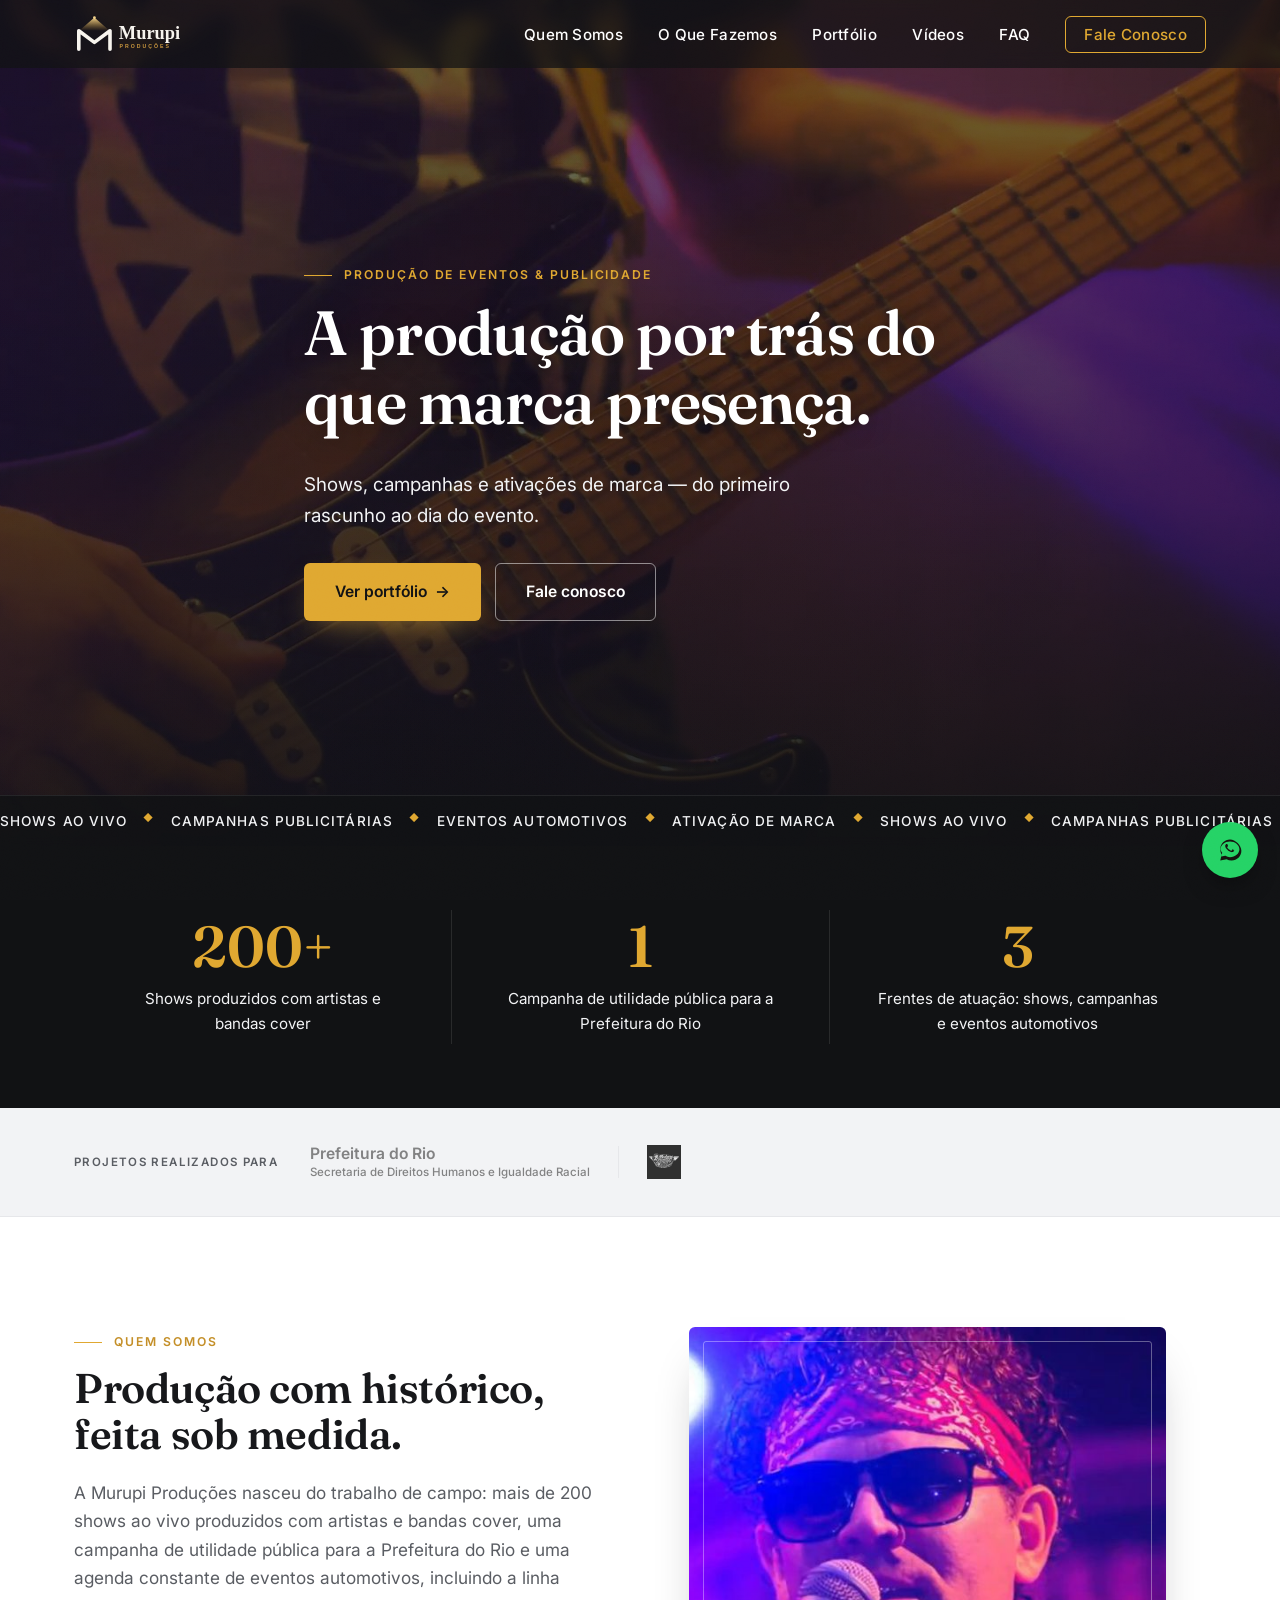
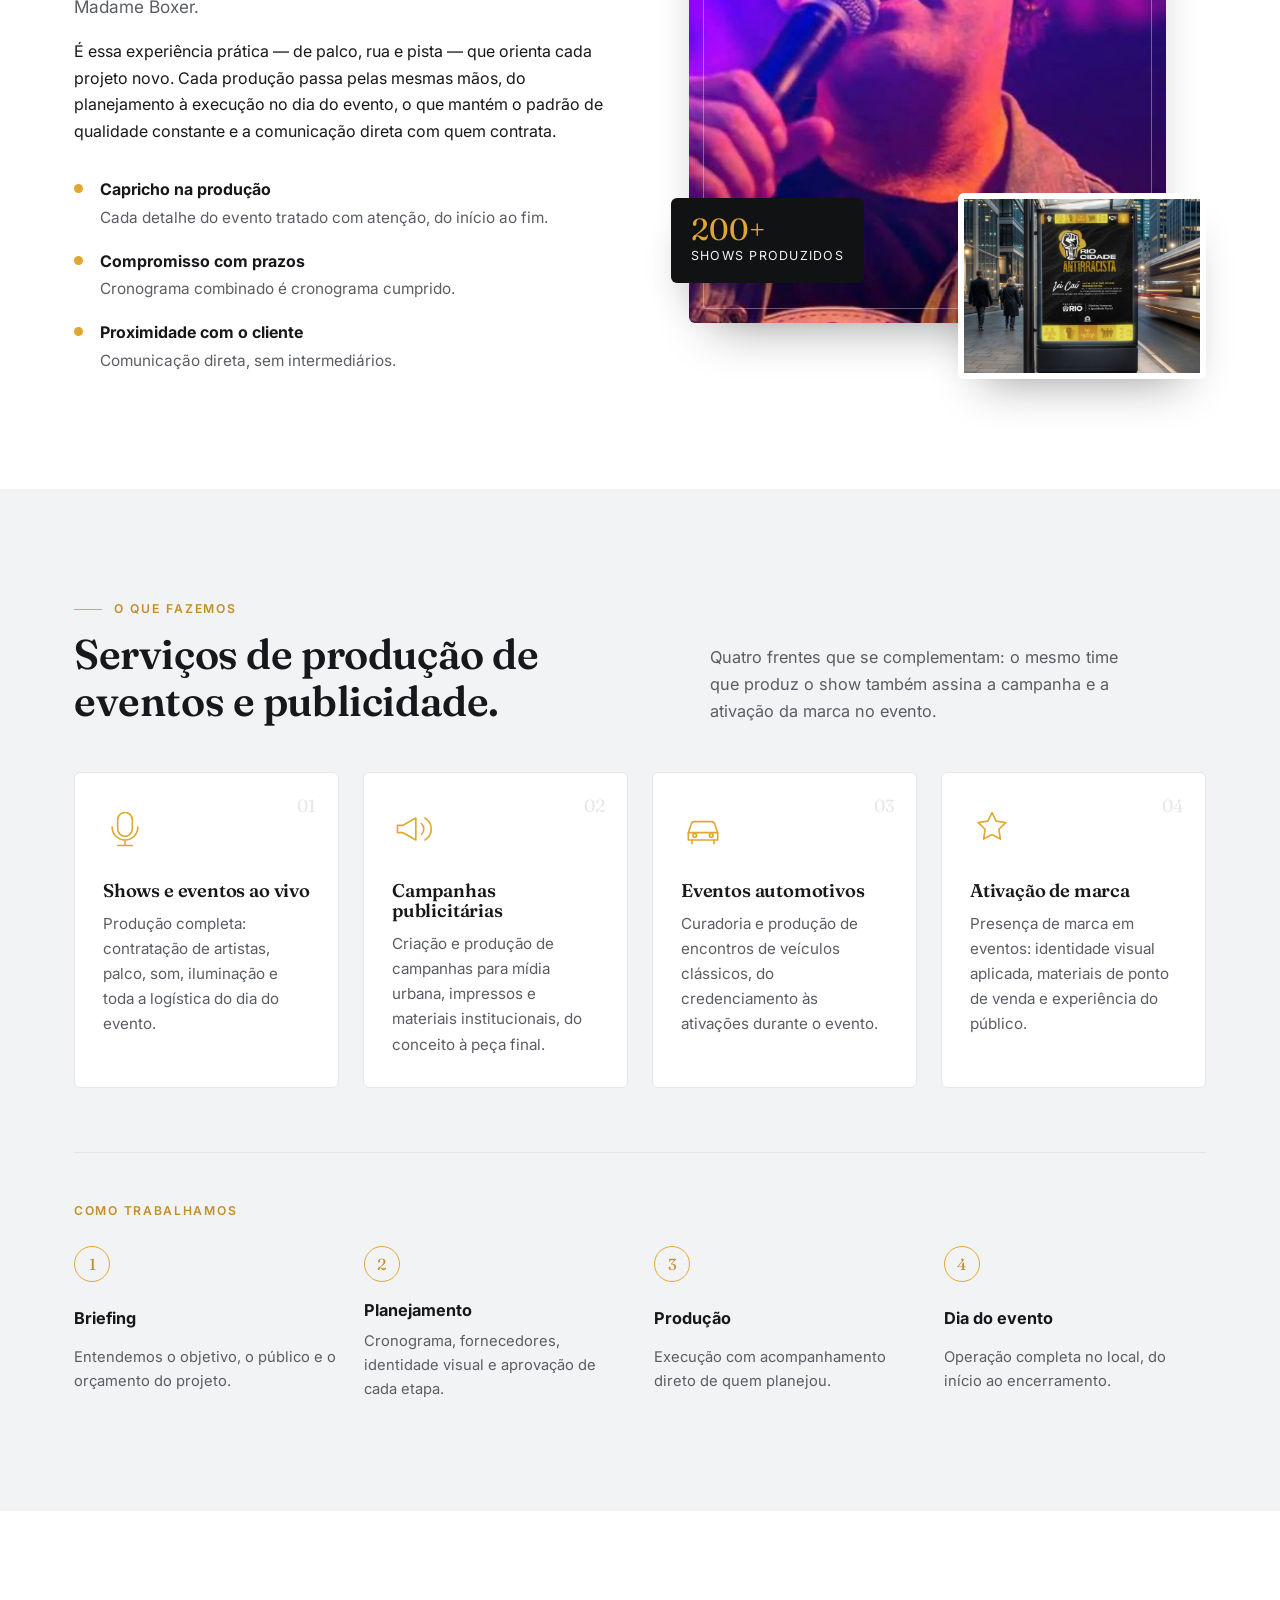
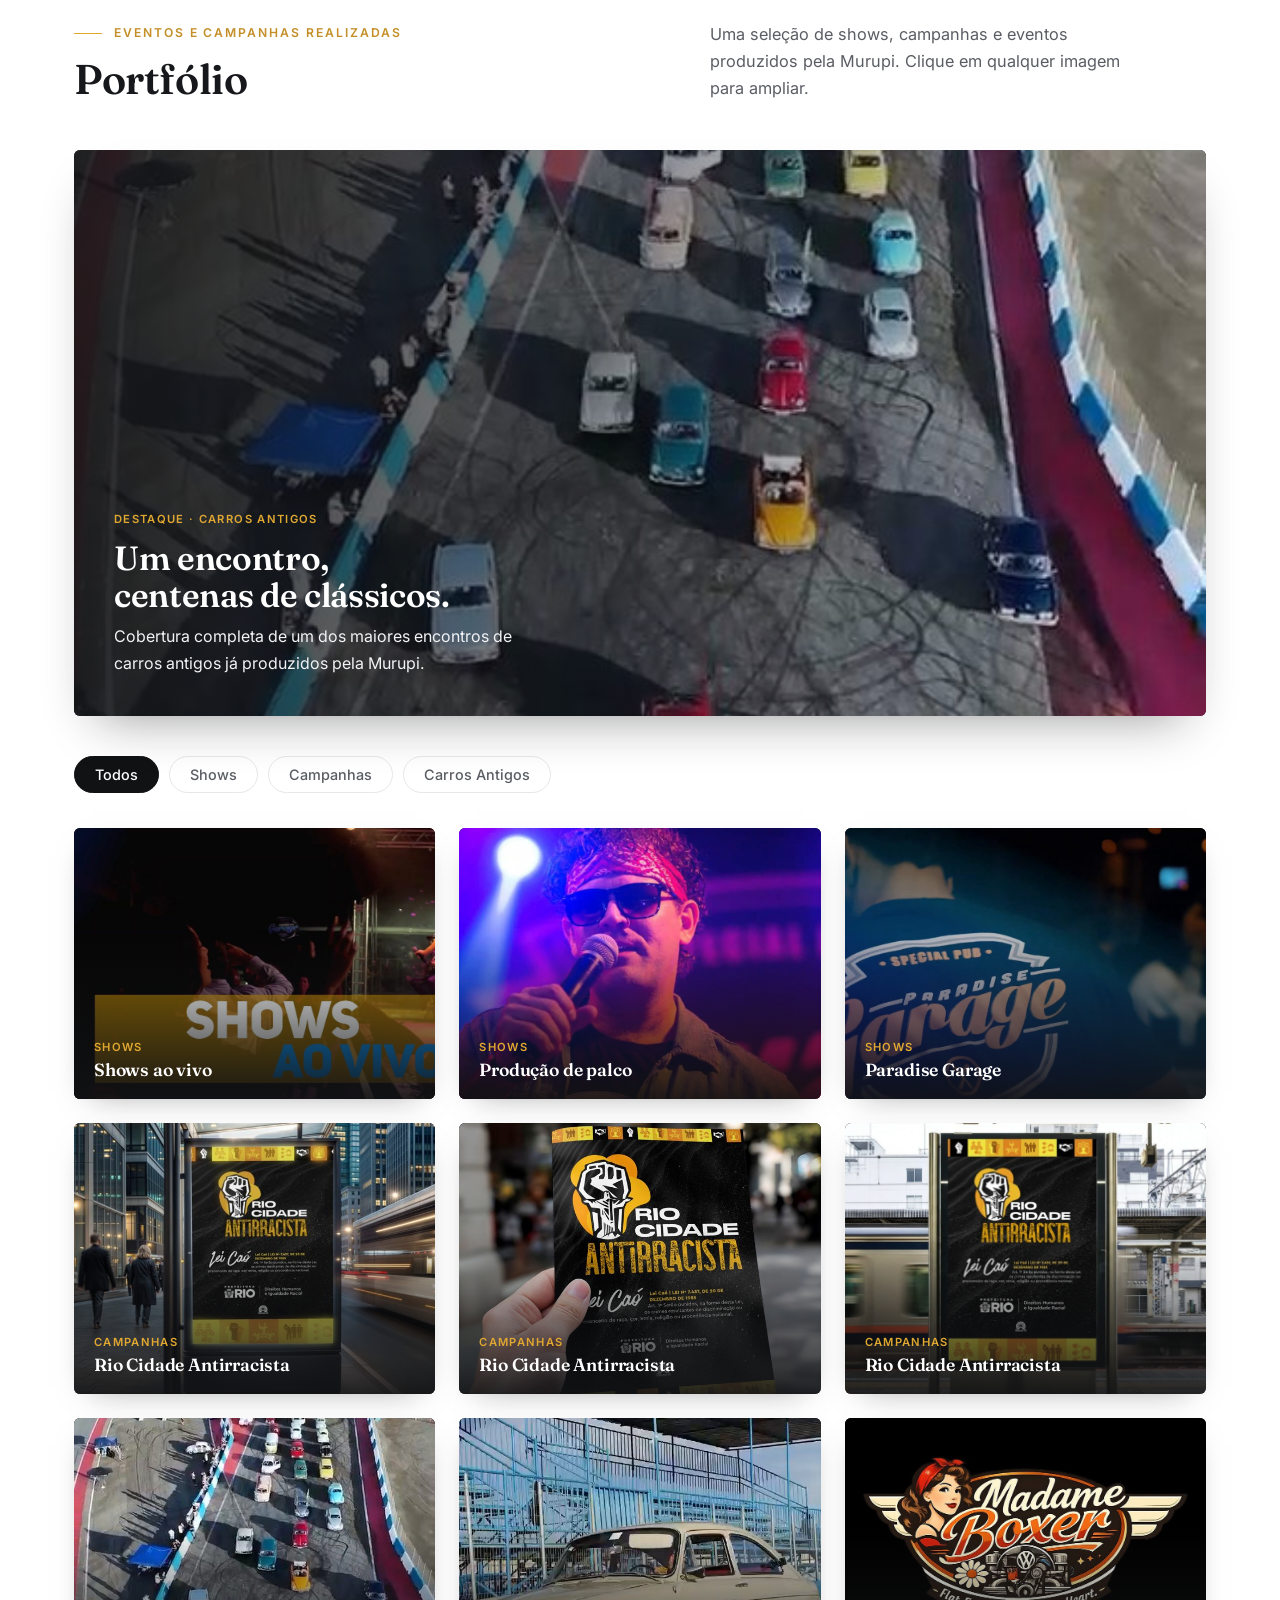
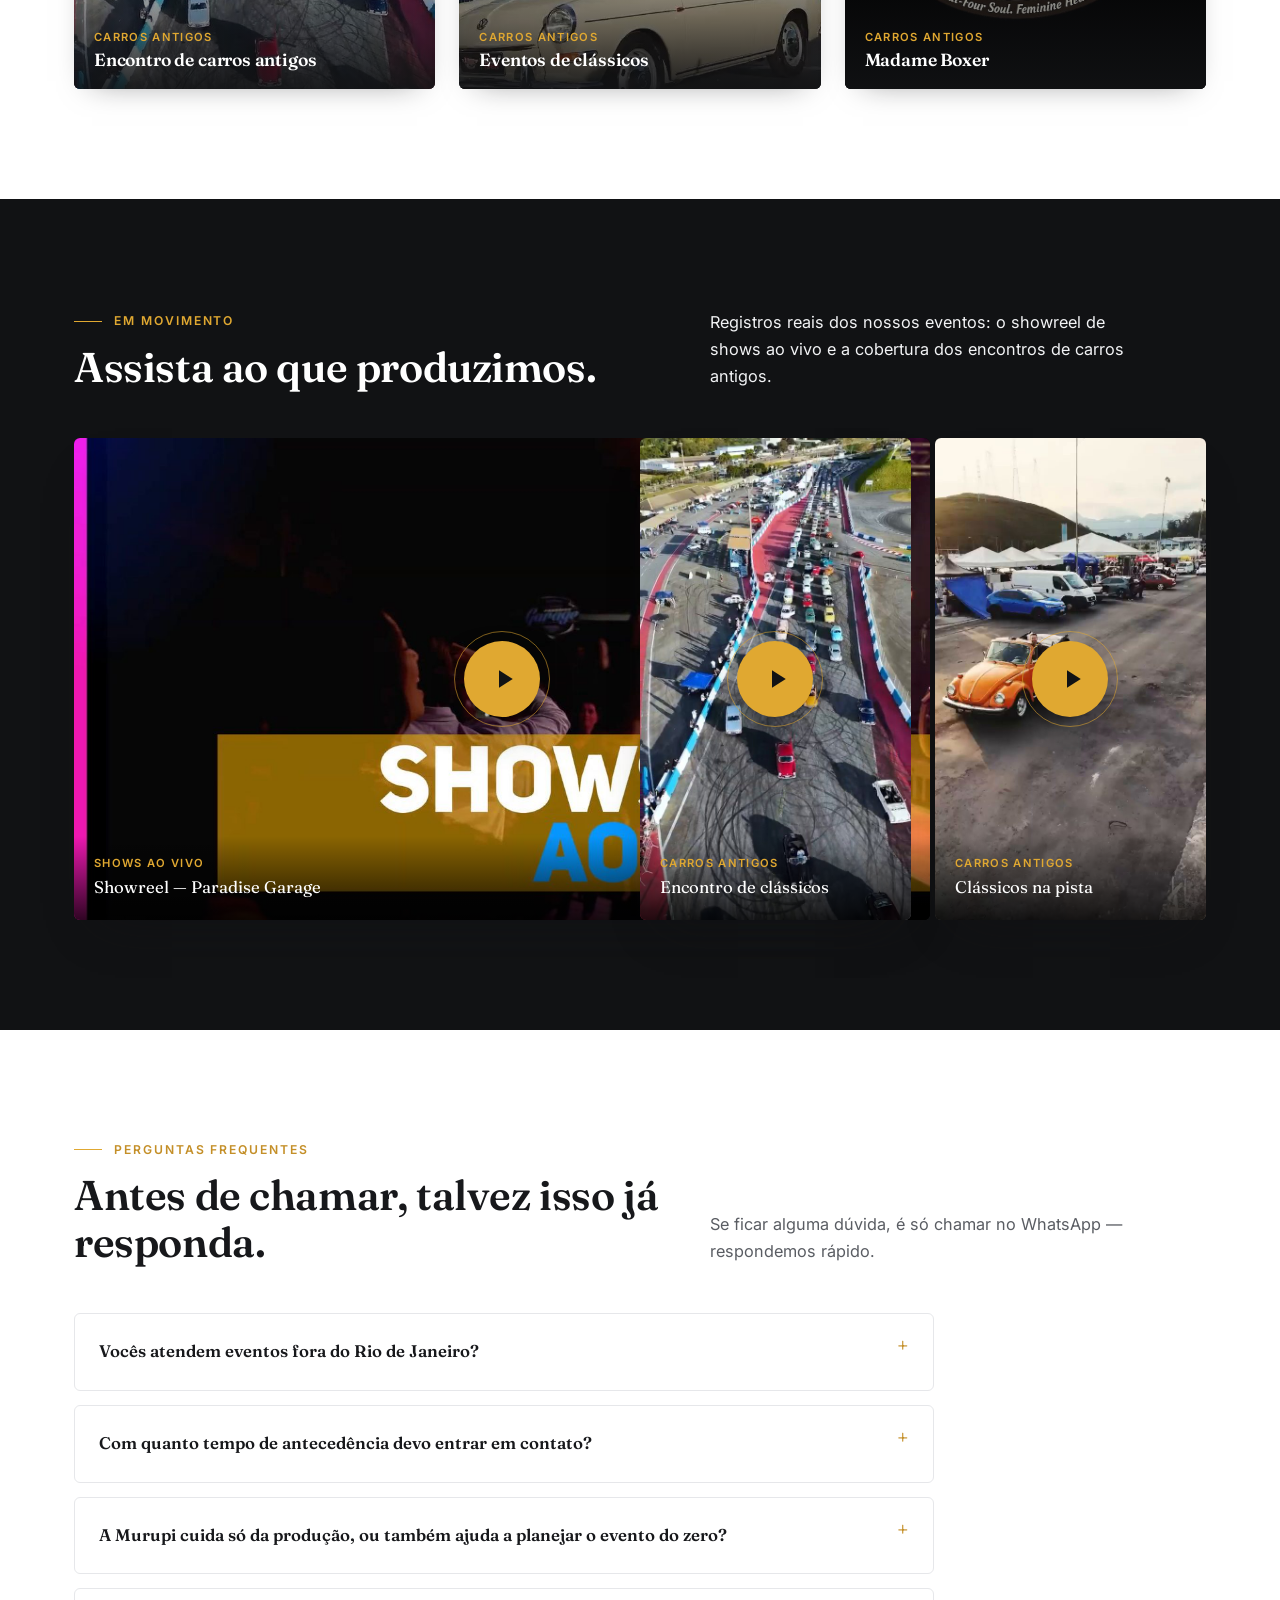
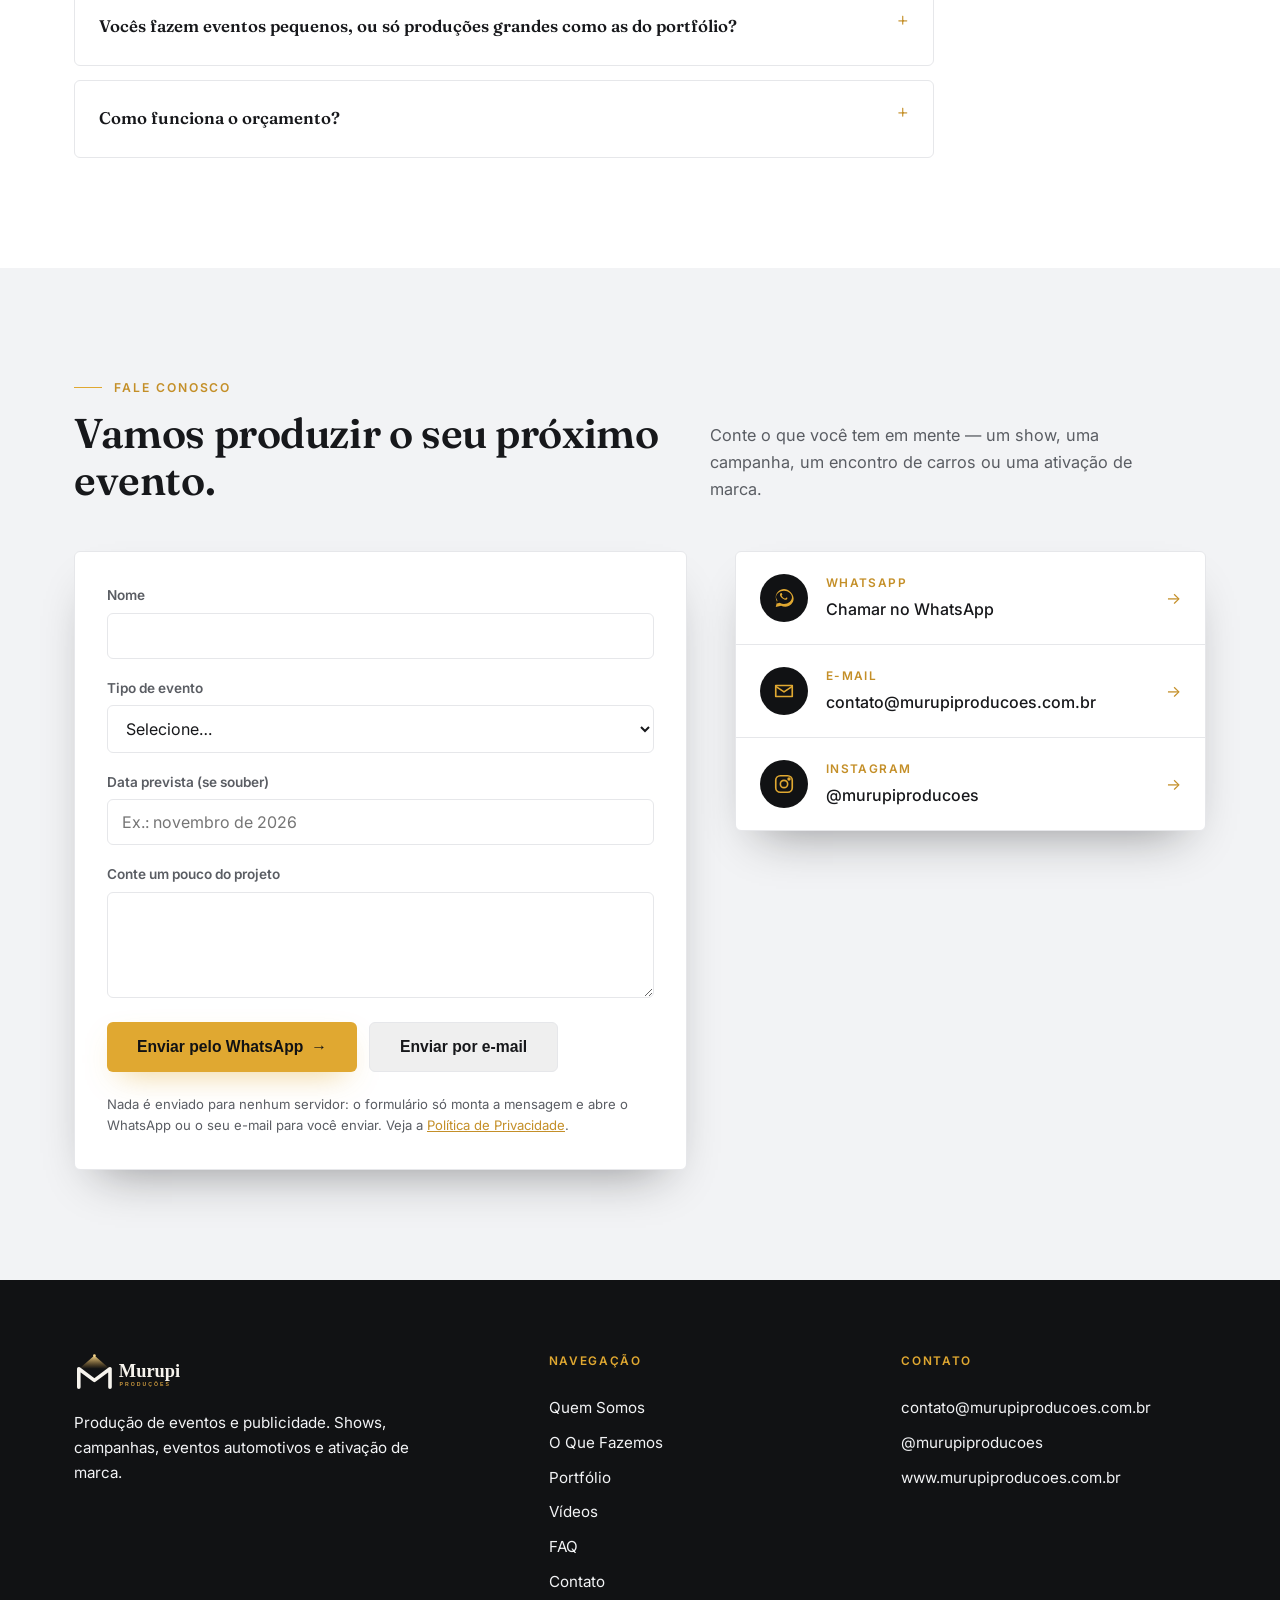
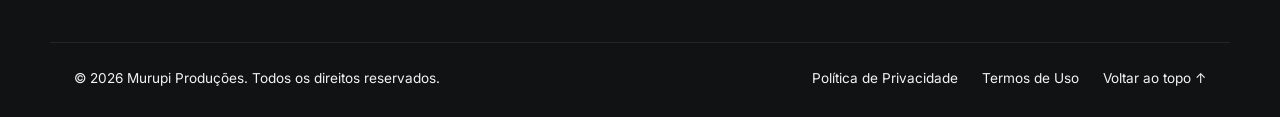
==== commit 7abf7fb1: "Complete the site: contact form (WhatsApp/email, no backend), FAQ, trust strip, privacy/terms pages," ====
--- a/index.html
+++ b/index.html
@@ -13,11 +13,34 @@
 <meta property="og:image" content="https://murupi-producoes.vercel.app/assets/img/og-image.jpg">
 <meta property="og:url" content="https://murupi-producoes.vercel.app/">
 <meta name="twitter:card" content="summary_large_image">
+<link rel="canonical" href="https://murupi-producoes.vercel.app/">
 <link rel="icon" type="image/svg+xml" href="assets/img/brand/favicon.svg">
+<link rel="apple-touch-icon" href="assets/img/brand/apple-touch-icon.png">
+<link rel="manifest" href="manifest.json">
 <link rel="preconnect" href="https://fonts.googleapis.com">
 <link rel="preconnect" href="https://fonts.gstatic.com" crossorigin>
 <link href="https://fonts.googleapis.com/css2?family=Fraunces:opsz,wght@9..144,500;9..144,600;9..144,700&family=Inter:wght@400;500;600&display=swap" rel="stylesheet">
 <link rel="stylesheet" href="css/styles.css">
+<!-- EDITAR: revisar endereço/telefone abaixo (LocalBusiness) quando esses dados forem confirmados com a Murupi. -->
+<script type="application/ld+json">
+{
+  "@context": "https://schema.org",
+  "@type": "LocalBusiness",
+  "name": "Murupi Produções",
+  "description": "Produção de shows e eventos ao vivo, campanhas publicitárias, eventos automotivos e ativação de marca.",
+  "url": "https://murupi-producoes.vercel.app/",
+  "image": "https://murupi-producoes.vercel.app/assets/img/og-image.jpg",
+  "logo": "https://murupi-producoes.vercel.app/assets/img/brand/icon-512.png",
+  "email": "contato@murupiproducoes.com.br",
+  "sameAs": ["https://instagram.com/murupiproducoes"],
+  "address": {
+    "@type": "PostalAddress",
+    "addressLocality": "Rio de Janeiro",
+    "addressRegion": "RJ",
+    "addressCountry": "BR"
+  }
+}
+</script>
 </head>
 <body>
 
@@ -35,6 +58,7 @@
         <li><a href="#o-que-fazemos">O Que Fazemos</a></li>
         <li><a href="#portfolio">Portfólio</a></li>
         <li><a href="#videos">Vídeos</a></li>
+        <li><a href="#faq">FAQ</a></li>
         <li><a href="#contato" class="nav__cta">Fale Conosco</a></li>
       </ul>
     </nav>
@@ -92,6 +116,18 @@
       <div class="stat">
         <p class="stat__number" data-count-to="3">0</p>
         <p class="stat__label">Frentes de atuação: shows, campanhas e eventos automotivos</p>
+      </div>
+    </div>
+  </section>
+
+  <!-- ===================== CONFIANÇA ===================== -->
+  <section class="trust reveal">
+    <div class="container trust__inner">
+      <p class="trust__label">Projetos realizados para</p>
+      <div class="trust__logos">
+        <span class="trust__item">Prefeitura do Rio <small>Secretaria de Direitos Humanos e Igualdade Racial</small></span>
+        <span class="trust__divider" aria-hidden="true"></span>
+        <img class="trust__item trust__item--logo" src="assets/img/brand/madameboxer-logo.jpg" alt="Madame Boxer">
       </div>
     </div>
   </section>
@@ -261,31 +297,104 @@
     </div>
   </section>
 
+  <!-- ===================== FAQ ===================== -->
+  <section id="faq" class="section">
+    <div class="container reveal">
+      <div class="section-head">
+        <div>
+          <p class="eyebrow">Perguntas frequentes</p>
+          <h2>Antes de chamar, talvez isso já responda.</h2>
+        </div>
+        <p class="section-head__lede">Se ficar alguma dúvida, é só chamar no WhatsApp — respondemos rápido.</p>
+      </div>
+
+      <div class="faq-list">
+        <!-- EDITAR: revisar respostas com a Murupi, principalmente prazo de resposta, região de atuação e antecedência mínima. -->
+        <details class="faq-item">
+          <summary>Vocês atendem eventos fora do Rio de Janeiro?</summary>
+          <p>Nossa base é o Rio de Janeiro, mas avaliamos projetos em outras cidades dependendo da escala do evento. Conte os detalhes pelo formulário abaixo e respondemos com o que é possível.</p>
+        </details>
+        <details class="faq-item">
+          <summary>Com quanto tempo de antecedência devo entrar em contato?</summary>
+          <p>Quanto antes, melhor — principalmente para shows com artistas específicos ou campanhas com prazo de veiculação definido. Mas conte o seu caso mesmo em cima da data: muitas vezes ainda dá para encaixar.</p>
+        </details>
+        <details class="faq-item">
+          <summary>A Murupi cuida só da produção, ou também ajuda a planejar o evento do zero?</summary>
+          <p>As duas coisas. Se você já tem o evento desenhado, entramos na execução; se está começando do zero, ajudamos a estruturar o conceito, o cronograma e os fornecedores antes de produzir.</p>
+        </details>
+        <details class="faq-item">
+          <summary>Vocês fazem eventos pequenos, ou só produções grandes como as do portfólio?</summary>
+          <p>Fazemos as duas escalas. O portfólio mostra os cases mais visuais, mas atendemos desde ativações pontuais até encontros e shows de grande porte.</p>
+        </details>
+        <details class="faq-item">
+          <summary>Como funciona o orçamento?</summary>
+          <p>Cada evento é orçado depois do briefing, porque o custo depende de escopo, fornecedores e prazo. Envie os detalhes pelo formulário e retornamos com uma proposta.</p>
+        </details>
+      </div>
+    </div>
+  </section>
+
   <!-- ===================== CONTATO ===================== -->
   <section id="contato" class="section section--tinted">
-    <div class="container contato reveal">
-      <div class="contato__text">
-        <p class="eyebrow">Fale conosco</p>
-        <h2>Vamos produzir o seu próximo evento.</h2>
-        <p class="lede">Conte o que você tem em mente — um show, uma campanha, um encontro de carros ou uma ativação de marca. Respondemos com uma proposta clara e um cronograma realista.</p>
-      </div>
-      <!-- EDITAR: confirmar número de WhatsApp, e-mail e redes sociais reais da Murupi antes de publicar. -->
-      <div class="contact-card">
-        <a class="contact-card__row" href="https://wa.me/5500000000000" target="_blank" rel="noopener">
-          <span class="contact-card__icon"><svg viewBox="0 0 32 32" aria-hidden="true"><path d="M16 3C9.4 3 4 8.4 4 15c0 2.3.6 4.5 1.8 6.4L4 29l7.8-1.7c1.8 1 3.9 1.5 6.2 1.5 6.6 0 12-5.4 12-12S22.6 3 16 3zm0 21.8c-2 0-4-.6-5.6-1.6l-.4-.2-4.6 1 1-4.5-.3-.5C5 17.4 4.4 16.2 4.4 15 4.4 9.7 9.7 5.4 16 5.4S27.6 9.7 27.6 15 22.3 24.8 16 24.8zm6.1-8.4c-.3-.2-2-1-2.3-1.1-.3-.1-.5-.2-.8.2-.2.3-.9 1.1-1.1 1.3-.2.2-.4.2-.7.1-.3-.2-1.4-.5-2.7-1.7-1-.9-1.7-2-1.9-2.3-.2-.3 0-.5.1-.7.1-.1.3-.4.5-.6.1-.2.2-.3.3-.5.1-.2 0-.4 0-.5C13.4 10.5 13 9.4 12.8 9c-.2-.4-.4-.4-.6-.4h-.5c-.2 0-.5.1-.7.4-.2.3-.9.9-.9 2.2 0 1.3.9 2.5 1.1 2.7.1.2 1.9 2.9 4.6 4 .6.3 1.1.4 1.5.6.6.2 1.2.2 1.6.1.5-.1 1.5-.6 1.7-1.2.2-.6.2-1.1.2-1.2-.1-.1-.3-.2-.6-.4z"/></svg></span>
-          <span class="contact-card__body"><span class="contact-card__label">WhatsApp</span><span class="contact-card__value">Chamar no WhatsApp</span></span>
-          <span class="contact-card__arrow">&rarr;</span>
-        </a>
-        <a class="contact-card__row" href="mailto:contato@murupiproducoes.com.br">
-          <span class="contact-card__icon"><svg viewBox="0 0 24 24" aria-hidden="true"><path d="M3 6h18v12H3z"/><path d="M3 7l9 6 9-6"/></svg></span>
-          <span class="contact-card__body"><span class="contact-card__label">E-mail</span><span class="contact-card__value">contato@murupiproducoes.com.br</span></span>
-          <span class="contact-card__arrow">&rarr;</span>
-        </a>
-        <a class="contact-card__row" href="https://instagram.com/murupiproducoes" target="_blank" rel="noopener">
-          <span class="contact-card__icon"><svg viewBox="0 0 24 24" aria-hidden="true"><rect x="3" y="3" width="18" height="18" rx="5"/><circle cx="12" cy="12" r="4"/><circle cx="17.5" cy="6.5" r="1" fill="currentColor"/></svg></span>
-          <span class="contact-card__body"><span class="contact-card__label">Instagram</span><span class="contact-card__value">@murupiproducoes</span></span>
-          <span class="contact-card__arrow">&rarr;</span>
-        </a>
+    <div class="container reveal">
+      <div class="section-head">
+        <div>
+          <p class="eyebrow">Fale conosco</p>
+          <h2>Vamos produzir o seu próximo evento.</h2>
+        </div>
+        <p class="section-head__lede">Conte o que você tem em mente — um show, uma campanha, um encontro de carros ou uma ativação de marca.</p>
+      </div>
+
+      <div class="contato-grid">
+        <!-- EDITAR: número de WhatsApp abaixo (mesmo usado no botão flutuante e no card ao lado). -->
+        <form class="contact-form" id="contact-form" data-whatsapp="5500000000000" data-email="contato@murupiproducoes.com.br">
+          <div class="contact-form__row">
+            <label for="cf-nome">Nome</label>
+            <input type="text" id="cf-nome" name="nome" required autocomplete="name">
+          </div>
+          <div class="contact-form__row">
+            <label for="cf-tipo">Tipo de evento</label>
+            <select id="cf-tipo" name="tipo" required>
+              <option value="" disabled selected>Selecione…</option>
+              <option value="Show / evento ao vivo">Show / evento ao vivo</option>
+              <option value="Campanha publicitária">Campanha publicitária</option>
+              <option value="Evento automotivo">Evento automotivo</option>
+              <option value="Ativação de marca">Ativação de marca</option>
+              <option value="Outro">Outro</option>
+            </select>
+          </div>
+          <div class="contact-form__row">
+            <label for="cf-data">Data prevista (se souber)</label>
+            <input type="text" id="cf-data" name="data" placeholder="Ex.: novembro de 2026" autocomplete="off">
+          </div>
+          <div class="contact-form__row">
+            <label for="cf-mensagem">Conte um pouco do projeto</label>
+            <textarea id="cf-mensagem" name="mensagem" rows="4" required></textarea>
+          </div>
+          <div class="contact-form__actions">
+            <button type="submit" class="btn btn--primary" data-action="whatsapp">Enviar pelo WhatsApp <span class="btn__arrow">&rarr;</span></button>
+            <button type="submit" class="btn btn--ghost" data-action="email">Enviar por e-mail</button>
+          </div>
+          <p class="contact-form__note">Nada é enviado para nenhum servidor: o formulário só monta a mensagem e abre o WhatsApp ou o seu e-mail para você enviar. Veja a <a href="privacidade.html">Política de Privacidade</a>.</p>
+        </form>
+
+        <div class="contact-card">
+          <a class="contact-card__row" href="https://wa.me/5500000000000" target="_blank" rel="noopener">
+            <span class="contact-card__icon"><svg viewBox="0 0 32 32" aria-hidden="true"><path d="M16 3C9.4 3 4 8.4 4 15c0 2.3.6 4.5 1.8 6.4L4 29l7.8-1.7c1.8 1 3.9 1.5 6.2 1.5 6.6 0 12-5.4 12-12S22.6 3 16 3zm0 21.8c-2 0-4-.6-5.6-1.6l-.4-.2-4.6 1 1-4.5-.3-.5C5 17.4 4.4 16.2 4.4 15 4.4 9.7 9.7 5.4 16 5.4S27.6 9.7 27.6 15 22.3 24.8 16 24.8zm6.1-8.4c-.3-.2-2-1-2.3-1.1-.3-.1-.5-.2-.8.2-.2.3-.9 1.1-1.1 1.3-.2.2-.4.2-.7.1-.3-.2-1.4-.5-2.7-1.7-1-.9-1.7-2-1.9-2.3-.2-.3 0-.5.1-.7.1-.1.3-.4.5-.6.1-.2.2-.3.3-.5.1-.2 0-.4 0-.5C13.4 10.5 13 9.4 12.8 9c-.2-.4-.4-.4-.6-.4h-.5c-.2 0-.5.1-.7.4-.2.3-.9.9-.9 2.2 0 1.3.9 2.5 1.1 2.7.1.2 1.9 2.9 4.6 4 .6.3 1.1.4 1.5.6.6.2 1.2.2 1.6.1.5-.1 1.5-.6 1.7-1.2.2-.6.2-1.1.2-1.2-.1-.1-.3-.2-.6-.4z"/></svg></span>
+            <span class="contact-card__body"><span class="contact-card__label">WhatsApp</span><span class="contact-card__value">Chamar no WhatsApp</span></span>
+            <span class="contact-card__arrow">&rarr;</span>
+          </a>
+          <a class="contact-card__row" href="mailto:contato@murupiproducoes.com.br">
+            <span class="contact-card__icon"><svg viewBox="0 0 24 24" aria-hidden="true"><path d="M3 6h18v12H3z"/><path d="M3 7l9 6 9-6"/></svg></span>
+            <span class="contact-card__body"><span class="contact-card__label">E-mail</span><span class="contact-card__value">contato@murupiproducoes.com.br</span></span>
+            <span class="contact-card__arrow">&rarr;</span>
+          </a>
+          <a class="contact-card__row" href="https://instagram.com/murupiproducoes" target="_blank" rel="noopener">
+            <span class="contact-card__icon"><svg viewBox="0 0 24 24" aria-hidden="true"><rect x="3" y="3" width="18" height="18" rx="5"/><circle cx="12" cy="12" r="4"/><circle cx="17.5" cy="6.5" r="1" fill="currentColor"/></svg></span>
+            <span class="contact-card__body"><span class="contact-card__label">Instagram</span><span class="contact-card__value">@murupiproducoes</span></span>
+            <span class="contact-card__arrow">&rarr;</span>
+          </a>
+        </div>
       </div>
     </div>
   </section>
@@ -304,6 +413,7 @@
       <a href="#o-que-fazemos">O Que Fazemos</a>
       <a href="#portfolio">Portfólio</a>
       <a href="#videos">Vídeos</a>
+      <a href="#faq">FAQ</a>
       <a href="#contato">Contato</a>
     </nav>
     <div class="site-footer__contact">
@@ -315,7 +425,11 @@
   </div>
   <div class="container site-footer__bottom">
     <p>&copy; <span id="ano-atual"></span> Murupi Produções. Todos os direitos reservados.</p>
-    <a href="#topo" class="site-footer__top">Voltar ao topo &uarr;</a>
+    <div class="site-footer__legal">
+      <a href="privacidade.html">Política de Privacidade</a>
+      <a href="termos.html">Termos de Uso</a>
+      <a href="#topo" class="site-footer__top">Voltar ao topo &uarr;</a>
+    </div>
   </div>
 </footer>
 
--- a/css/styles.css
+++ b/css/styles.css
@@ -1,16 +1,16 @@
 /* ---------- Tokens ---------- */
 :root{
-  --ink: #1c1a17;
-  --ink-soft: #57534a;
-  --cream: #f7f4ee;
-  --cream-dim: #ece7dc;
-  --charcoal: #15130f;
-  --charcoal-2: #201d18;
-  --gold: #c9973e;
-  --gold-dim: #a97f34;
-  --gold-soft: rgba(201,151,62,.16);
-  --border: #e2ddcf;
-  --shadow: 0 24px 48px -24px rgba(21,19,15,.45);
+  --ink: #17181b;
+  --ink-soft: #5a5d63;
+  --cream: #ffffff;
+  --cream-dim: #f2f3f5;
+  --charcoal: #111214;
+  --charcoal-2: #1a1b1e;
+  --gold: #e0a831;
+  --gold-dim: #c48f28;
+  --gold-soft: rgba(224,168,49,.14);
+  --border: #e6e7ea;
+  --shadow: 0 24px 48px -24px rgba(17,18,20,.45);
   --radius: 6px;
   --maxw: 1180px;
   --font-display: 'Fraunces', Georgia, serif;
@@ -80,23 +80,23 @@
   border:1px solid transparent;font-size:.98rem;
 }
 .btn:hover{transform:translateY(-2px)}
-.btn--primary{background:var(--gold);color:var(--charcoal);box-shadow:0 12px 32px -14px rgba(201,151,62,.7)}
+.btn--primary{background:var(--gold);color:var(--charcoal);box-shadow:0 12px 32px -14px rgba(224,168,49,.7)}
 .btn--primary:hover{background:var(--gold-dim)}
 .btn--ghost{border-color:currentColor;color:inherit}
-.btn--ghost-light{color:var(--cream);border-color:rgba(247,244,238,.5)}
-.btn--ghost-light:hover{border-color:var(--cream);background:rgba(247,244,238,.08)}
+.btn--ghost-light{color:var(--cream);border-color:rgba(255,255,255,.5)}
+.btn--ghost-light:hover{border-color:var(--cream);background:rgba(255,255,255,.08)}
 .btn__arrow{display:inline-block;transition:transform .2s ease}
 .btn:hover .btn__arrow{transform:translateX(4px)}
 
 /* ---------- Header ---------- */
 .site-header{
   position:fixed;top:0;left:0;right:0;z-index:100;
-  background:rgba(21,19,15,.72);
+  background:rgba(17,18,20,.72);
   backdrop-filter:blur(8px);
   transition:background .3s ease, box-shadow .3s ease;
 }
 .site-header.is-scrolled{
-  background:rgba(21,19,15,.94);
+  background:rgba(17,18,20,.94);
   box-shadow:0 8px 24px -12px rgba(0,0,0,.5);
 }
 .site-header__inner{
@@ -146,8 +146,8 @@
 .hero__scrim{
   position:absolute;inset:0;
   background:
-    radial-gradient(ellipse at 30% 60%, rgba(21,19,15,.2), transparent 60%),
-    linear-gradient(180deg, rgba(21,19,15,.6) 0%, rgba(21,19,15,.72) 60%, rgba(21,19,15,.94) 100%);
+    radial-gradient(ellipse at 30% 60%, rgba(17,18,20,.2), transparent 60%),
+    linear-gradient(180deg, rgba(17,18,20,.6) 0%, rgba(17,18,20,.72) 60%, rgba(17,18,20,.94) 100%);
 }
 .hero__content{position:relative;z-index:1;max-width:720px;padding-top:120px;padding-bottom:80px}
 .hero__content h1{text-shadow:0 2px 24px rgba(0,0,0,.35)}
@@ -157,7 +157,7 @@
 /* ---- Marquee strip along the bottom edge of the hero ---- */
 .marquee{
   position:absolute;left:0;right:0;bottom:0;z-index:1;
-  background:rgba(21,19,15,.85);border-top:1px solid rgba(255,255,255,.08);
+  background:rgba(17,18,20,.85);border-top:1px solid rgba(255,255,255,.08);
   overflow:hidden;padding:14px 0;backdrop-filter:blur(4px);
 }
 .marquee__track{
@@ -184,6 +184,24 @@
 }
 .stat__label{color:var(--cream-dim);margin:.7em auto 0;font-size:.95rem;max-width:28ch}
 
+/* ---------- Trust strip ---------- */
+.trust{padding:36px 0;background:var(--cream-dim);border-bottom:1px solid var(--border)}
+.trust__inner{display:flex;flex-wrap:wrap;align-items:center;gap:20px 32px}
+.trust__label{
+  margin:0;text-transform:uppercase;letter-spacing:.12em;font-size:.72rem;font-weight:600;color:var(--ink-soft);
+  white-space:nowrap;
+}
+.trust__logos{display:flex;flex-wrap:wrap;align-items:center;gap:20px 28px}
+.trust__item{
+  display:flex;flex-direction:column;color:var(--ink-soft);font-weight:600;font-size:.98rem;line-height:1.3;
+  opacity:.75;filter:grayscale(1);transition:opacity .2s ease, filter .2s ease;
+}
+.trust__item:hover{opacity:1;filter:none}
+.trust__item small{font-weight:500;font-size:.72rem;color:var(--ink-soft);text-transform:none;letter-spacing:0}
+.trust__item--logo{height:34px;width:auto;filter:grayscale(1) contrast(1.05);opacity:.8}
+.trust__item--logo:hover{filter:none;opacity:1}
+.trust__divider{width:1px;height:32px;background:var(--border)}
+
 /* ---------- Sections ---------- */
 .section{padding:110px 0}
 .section--tinted{background:var(--cream-dim)}
@@ -206,7 +224,7 @@
   margin:0;position:relative;aspect-ratio:4/5;border-radius:var(--radius);overflow:hidden;box-shadow:var(--shadow);
 }
 .about-media__main::after{
-  content:"";position:absolute;inset:14px;border:1px solid rgba(247,244,238,.35);border-radius:3px;pointer-events:none;
+  content:"";position:absolute;inset:14px;border:1px solid rgba(255,255,255,.35);border-radius:3px;pointer-events:none;
 }
 .about-media__main img,.about-media__secondary img{width:100%;height:100%;object-fit:cover}
 .about-media__secondary{
@@ -271,7 +289,7 @@
 .featured-case:hover img{transform:scale(1.04)}
 .featured-case__overlay{
   position:absolute;inset:0;color:var(--cream);
-  background:linear-gradient(90deg, rgba(21,19,15,.9) 0%, rgba(21,19,15,.4) 55%, transparent 100%);
+  background:linear-gradient(90deg, rgba(17,18,20,.9) 0%, rgba(17,18,20,.4) 55%, transparent 100%);
   display:flex;flex-direction:column;justify-content:flex-end;padding:40px;
 }
 .featured-case__overlay h3{font-size:clamp(1.5rem,3vw,2.1rem);margin:.35em 0 .25em;max-width:16ch}
@@ -291,7 +309,7 @@
 }
 .portfolio-card{
   border-radius:var(--radius);overflow:hidden;background:var(--charcoal);position:relative;
-  cursor:pointer;aspect-ratio:4/3;box-shadow:0 10px 30px -18px rgba(21,19,15,.5);
+  cursor:pointer;aspect-ratio:4/3;box-shadow:0 10px 30px -18px rgba(17,18,20,.5);
   transition:transform .3s ease, box-shadow .3s ease;
 }
 .portfolio-card:hover{transform:translateY(-4px);box-shadow:var(--shadow)}
@@ -301,7 +319,7 @@
 .portfolio-card:hover img{transform:scale(1.06)}
 .portfolio-card__overlay{
   position:absolute;inset:0;
-  background:linear-gradient(180deg, transparent 40%, rgba(21,19,15,.92) 100%);
+  background:linear-gradient(180deg, transparent 40%, rgba(17,18,20,.92) 100%);
   display:flex;flex-direction:column;justify-content:flex-end;padding:20px;color:var(--cream);
 }
 .portfolio-card__cat{
@@ -310,7 +328,7 @@
 .portfolio-card__title{font-family:var(--font-display);font-size:1.1rem;margin:.2em 0 0}
 .portfolio-card__hint{
   position:absolute;top:16px;right:16px;width:36px;height:36px;border-radius:50%;
-  background:rgba(247,244,238,.14);backdrop-filter:blur(4px);color:var(--cream);
+  background:rgba(255,255,255,.14);backdrop-filter:blur(4px);color:var(--cream);
   display:flex;align-items:center;justify-content:center;font-size:1.1rem;
   opacity:0;transform:translateY(-6px);transition:opacity .25s ease, transform .25s ease;
 }
@@ -336,7 +354,7 @@
   box-shadow:0 18px 40px -12px rgba(0,0,0,.7);transition:transform .2s ease, background .2s ease;
 }
 .video-card__play::before{
-  content:"";position:absolute;inset:-10px;border-radius:50%;border:1px solid rgba(201,151,62,.55);
+  content:"";position:absolute;inset:-10px;border-radius:50%;border:1px solid rgba(224,168,49,.55);
   animation:ring 2.2s ease-out infinite;
 }
 .video-card__play svg{width:30px;height:30px;fill:currentColor;margin-left:4px}
@@ -369,19 +387,54 @@
 }
 .lightbox__nav{
   position:absolute;top:50%;transform:translateY(-50%);
-  width:52px;height:52px;border-radius:50%;border:1px solid rgba(247,244,238,.3);
-  background:rgba(247,244,238,.06);color:var(--cream);font-size:2rem;line-height:1;cursor:pointer;
+  width:52px;height:52px;border-radius:50%;border:1px solid rgba(255,255,255,.3);
+  background:rgba(255,255,255,.06);color:var(--cream);font-size:2rem;line-height:1;cursor:pointer;
   display:flex;align-items:center;justify-content:center;transition:background .2s ease;
 }
-.lightbox__nav:hover{background:rgba(247,244,238,.16)}
+.lightbox__nav:hover{background:rgba(255,255,255,.16)}
 .lightbox__nav--prev{left:22px}
 .lightbox__nav--next{right:22px}
 
+/* ---------- FAQ ---------- */
+.faq-list{display:grid;gap:14px;max-width:860px}
+.faq-item{
+  background:var(--cream);border:1px solid var(--border);border-radius:var(--radius);
+  padding:6px 24px;
+}
+.faq-item summary{
+  padding:18px 0;font-weight:600;cursor:pointer;list-style:none;position:relative;padding-right:32px;
+  font-family:var(--font-display);font-size:1.05rem;
+}
+.faq-item summary::-webkit-details-marker{display:none}
+.faq-item summary::after{
+  content:"+";position:absolute;right:0;top:16px;font-size:1.3rem;color:var(--gold-dim);
+  transition:transform .2s ease;line-height:1;
+}
+.faq-item[open] summary::after{transform:rotate(45deg)}
+.faq-item p{color:var(--ink-soft);padding-bottom:20px;margin:0;max-width:70ch}
+
 /* ---------- Contato ---------- */
-.contato{
-  display:grid;grid-template-columns:1.1fr 1fr;gap:64px;align-items:center;
-}
-.contato__text h2{margin-bottom:.6em}
+.contato-grid{
+  display:grid;grid-template-columns:1.3fr 1fr;gap:48px;align-items:start;
+}
+.contact-form{
+  background:var(--cream);border:1px solid var(--border);border-radius:var(--radius);
+  padding:32px;display:grid;gap:18px;box-shadow:var(--shadow);
+}
+.contact-form__row{display:grid;gap:6px}
+.contact-form__row label{font-size:.85rem;font-weight:600;color:var(--ink-soft)}
+.contact-form input,.contact-form select,.contact-form textarea{
+  font-family:var(--font-body);font-size:1rem;padding:12px 14px;border:1px solid var(--border);
+  border-radius:var(--radius);background:var(--cream);color:var(--ink);width:100%;resize:vertical;
+}
+.contact-form input:focus,.contact-form select:focus,.contact-form textarea:focus{
+  outline:none;border-color:var(--gold);box-shadow:0 0 0 3px var(--gold-soft);
+}
+.contact-form__actions{display:flex;flex-wrap:wrap;gap:12px;margin-top:6px}
+.contact-form__actions .btn{border:none;cursor:pointer}
+.contact-form__actions .btn--ghost{border:1px solid var(--border)}
+.contact-form__note{font-size:.82rem;color:var(--ink-soft);margin:4px 0 0}
+.contact-form__note a{color:var(--gold-dim)}
 .contact-card{
   background:var(--cream);border:1px solid var(--border);border-radius:var(--radius);
   box-shadow:var(--shadow);overflow:hidden;
@@ -424,8 +477,20 @@
   padding-top:24px;font-size:.85rem;
 }
 .site-footer__bottom p{margin:0}
+.site-footer__legal{display:flex;align-items:center;gap:24px;flex-wrap:wrap}
+.site-footer__legal a{color:var(--cream-dim);text-decoration:none}
+.site-footer__legal a:hover{color:var(--gold)}
 .site-footer__top{color:var(--cream-dim);text-decoration:none}
 .site-footer__top:hover{color:var(--gold)}
+
+/* ---------- Legal pages (privacidade / termos) ---------- */
+.legal-page{padding-top:150px}
+.legal-page__content{max-width:760px}
+.legal-page__updated{color:var(--ink-soft);font-size:.9rem;margin-bottom:2.5em}
+.legal-page h1{font-size:clamp(1.8rem,3.4vw,2.4rem)}
+.legal-page h2{font-size:1.25rem;margin-top:1.6em}
+.legal-page p{color:var(--ink-soft)}
+.legal-page a{color:var(--gold-dim)}
 
 /* ---------- Floating WhatsApp button ---------- */
 .whatsapp-float{
@@ -458,7 +523,7 @@
   .section-grid{grid-template-columns:1fr;gap:56px}
   .about-media{order:-1;padding:0 24px 40px 0}
   .section-head{grid-template-columns:1fr;gap:12px;align-items:start}
-  .contato{grid-template-columns:1fr;gap:40px}
+  .contato-grid{grid-template-columns:1fr;gap:40px}
   .portfolio-grid{grid-template-columns:repeat(2,1fr)}
   .stats__grid{grid-template-columns:1fr;gap:28px}
   .stat{border-left:none;border-top:1px solid rgba(255,255,255,.1);padding-top:28px}
@@ -483,12 +548,20 @@
   .marquee__track{font-size:.7rem}
   .whatsapp-float{width:50px;height:50px;right:16px;bottom:16px}
   .featured-case{aspect-ratio:4/5}
-  .featured-case__overlay{padding:24px;background:linear-gradient(180deg, rgba(21,19,15,.15) 0%, rgba(21,19,15,.92) 75%)}
+  .featured-case__overlay{padding:24px;background:linear-gradient(180deg, rgba(17,18,20,.15) 0%, rgba(17,18,20,.92) 75%)}
   .services{grid-template-columns:1fr}
   .process__steps{grid-template-columns:1fr}
   .portfolio-grid{grid-template-columns:1fr}
   .video-grid{grid-template-columns:1fr 1fr;gap:14px}
-  .about-media__badge{left:0;top:16px}
+  .about-media__badge{left:0;right:auto;top:16px;bottom:auto}
+  .trust__inner{flex-direction:column;align-items:flex-start;gap:14px}
+  .trust__divider{display:none}
+  .faq-item summary{font-size:.98rem}
+  .contact-form{padding:24px 20px}
+  .contact-form__actions{flex-direction:column}
+  .contact-form__actions .btn{width:100%;justify-content:center}
+  .legal-page{padding-top:110px}
+  .site-footer__bottom{flex-direction:column;gap:16px}
   .lightbox{padding:70px 12px 40px}
   .lightbox__nav{width:42px;height:42px;top:auto;bottom:16px;transform:none}
   .lightbox__nav--prev{left:calc(50% - 56px)}
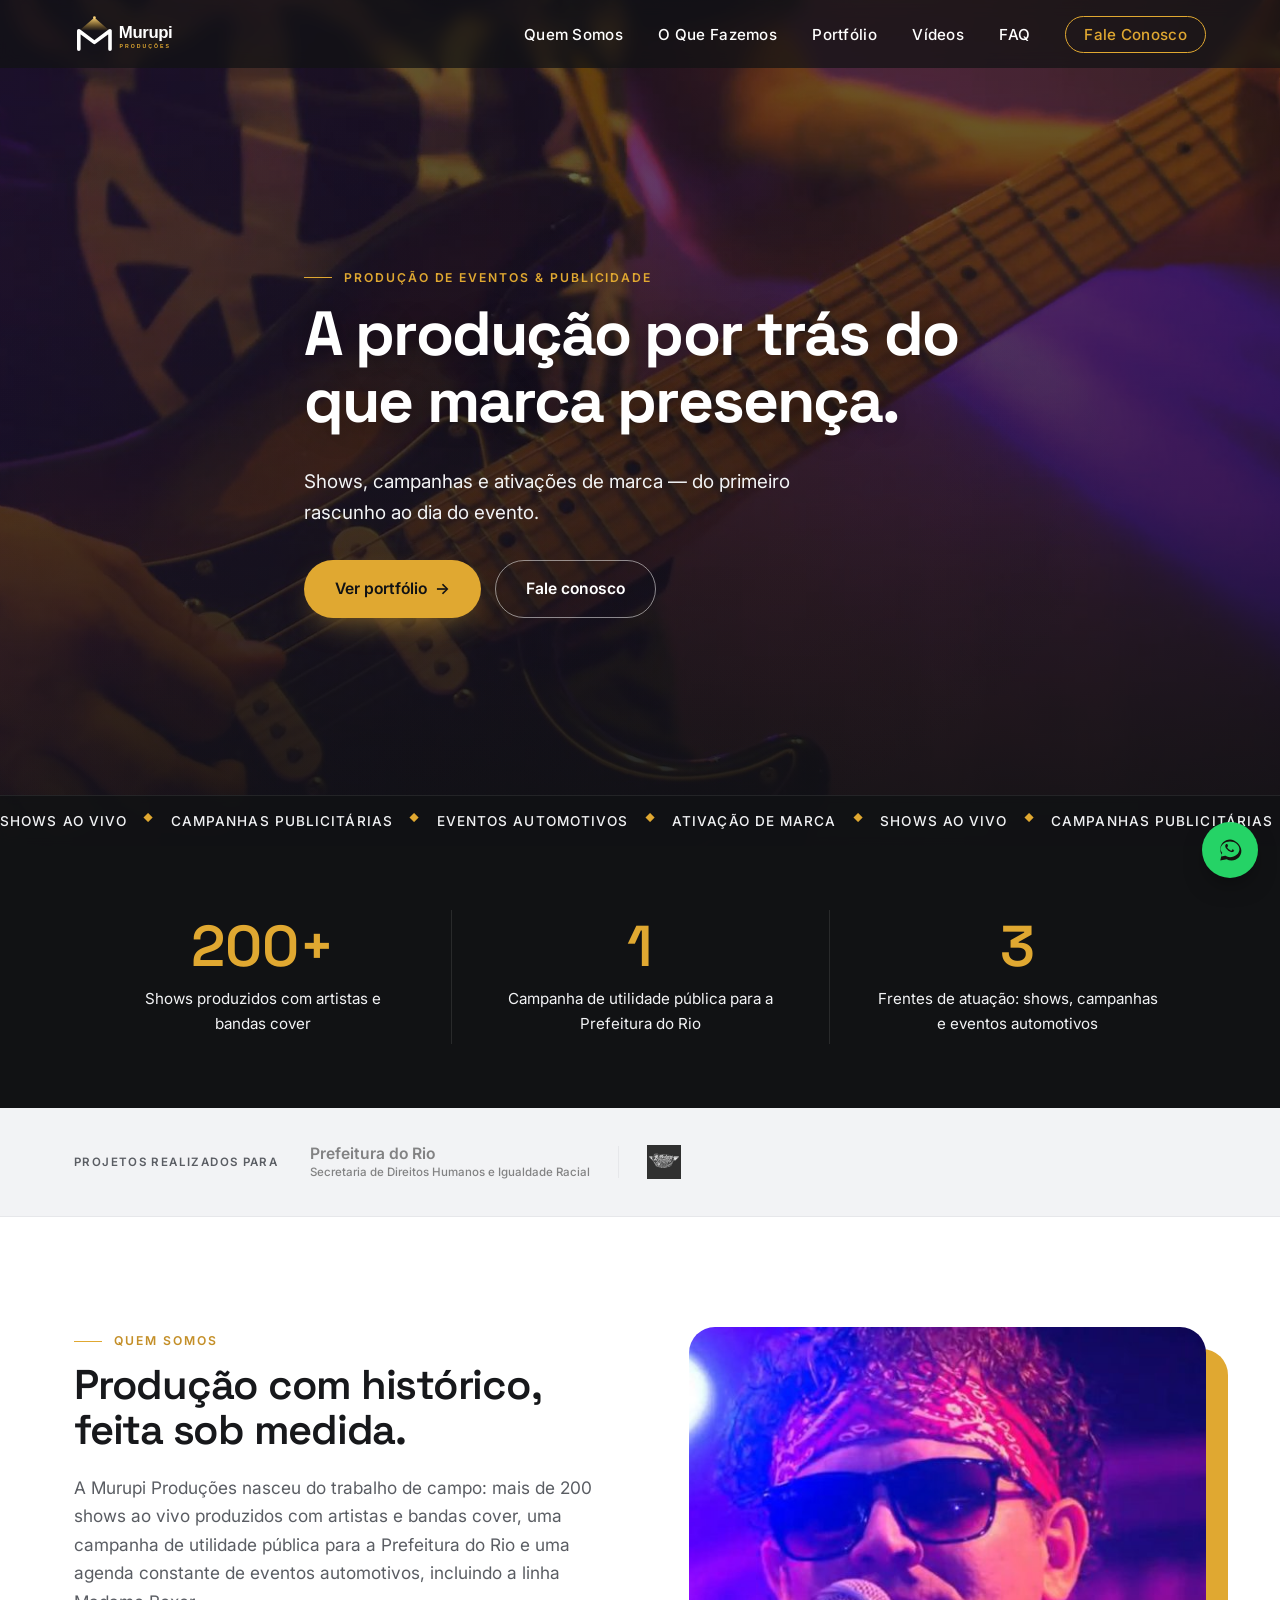
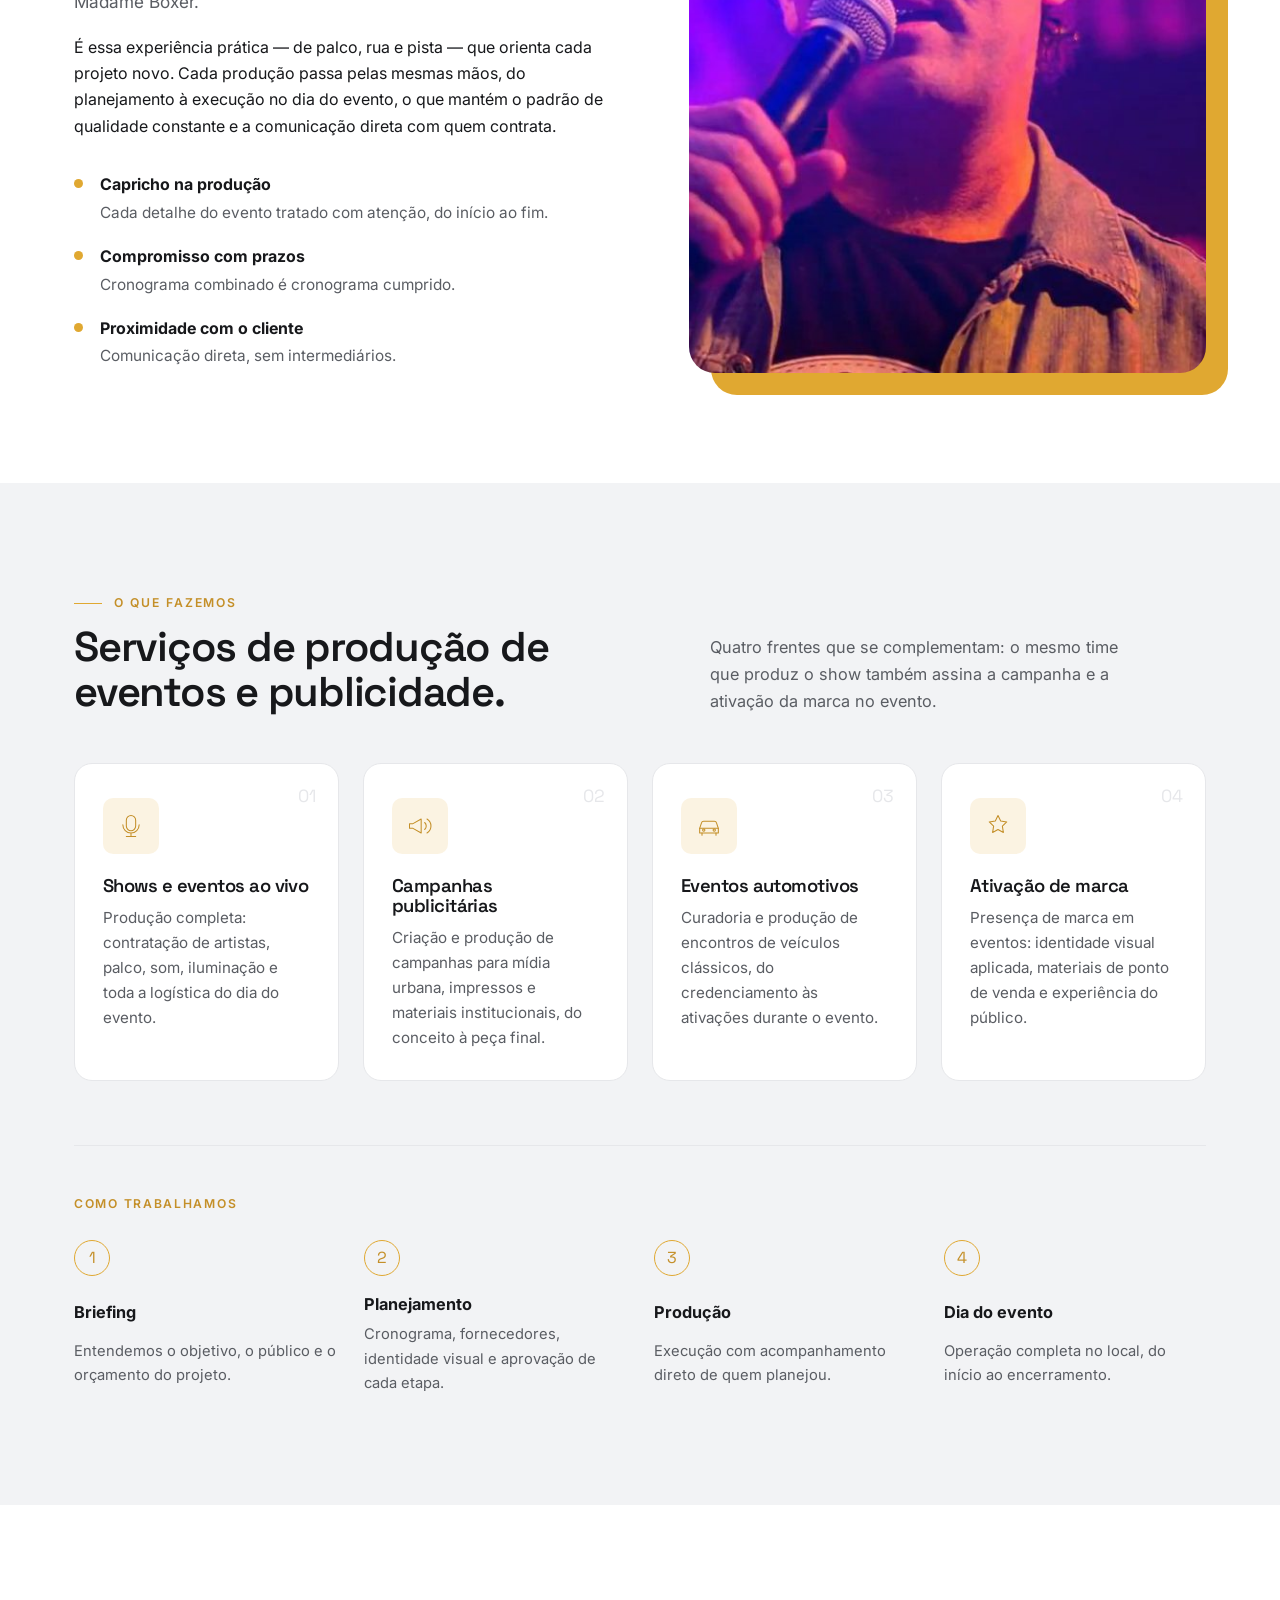
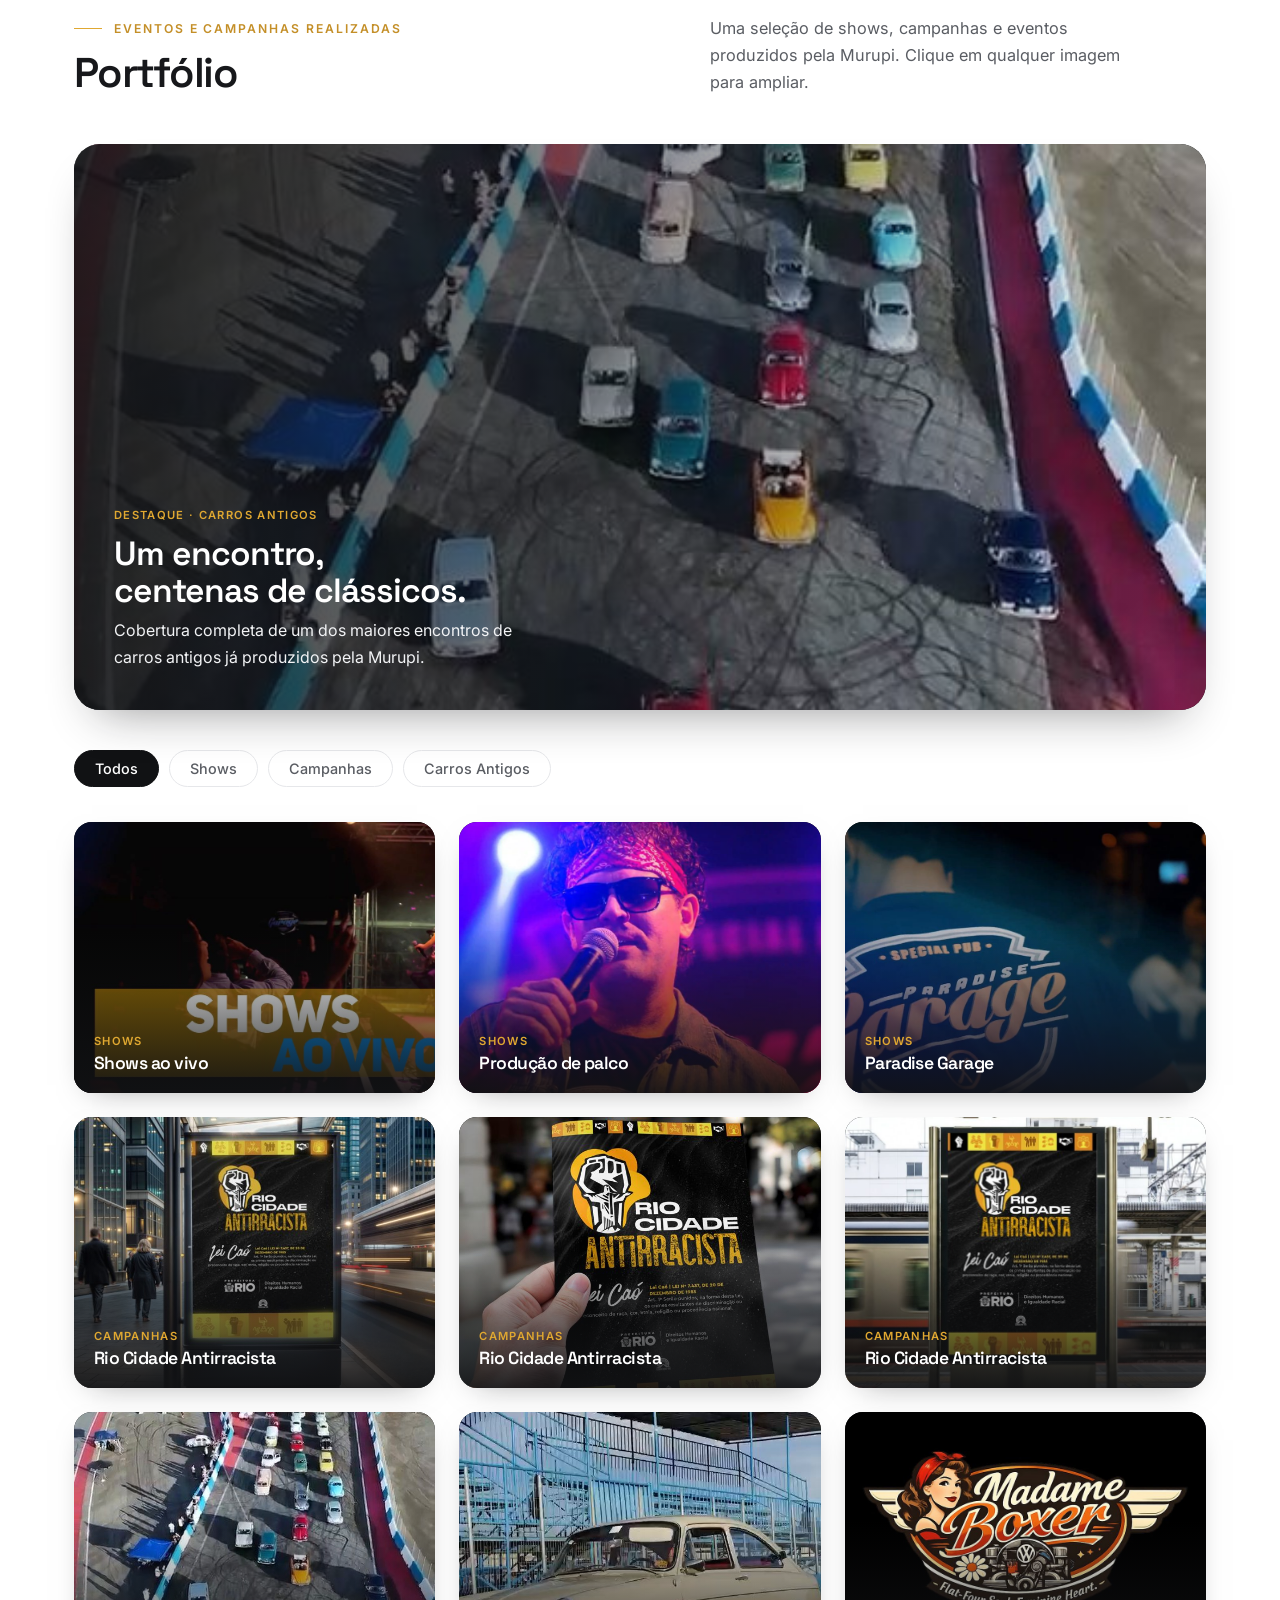
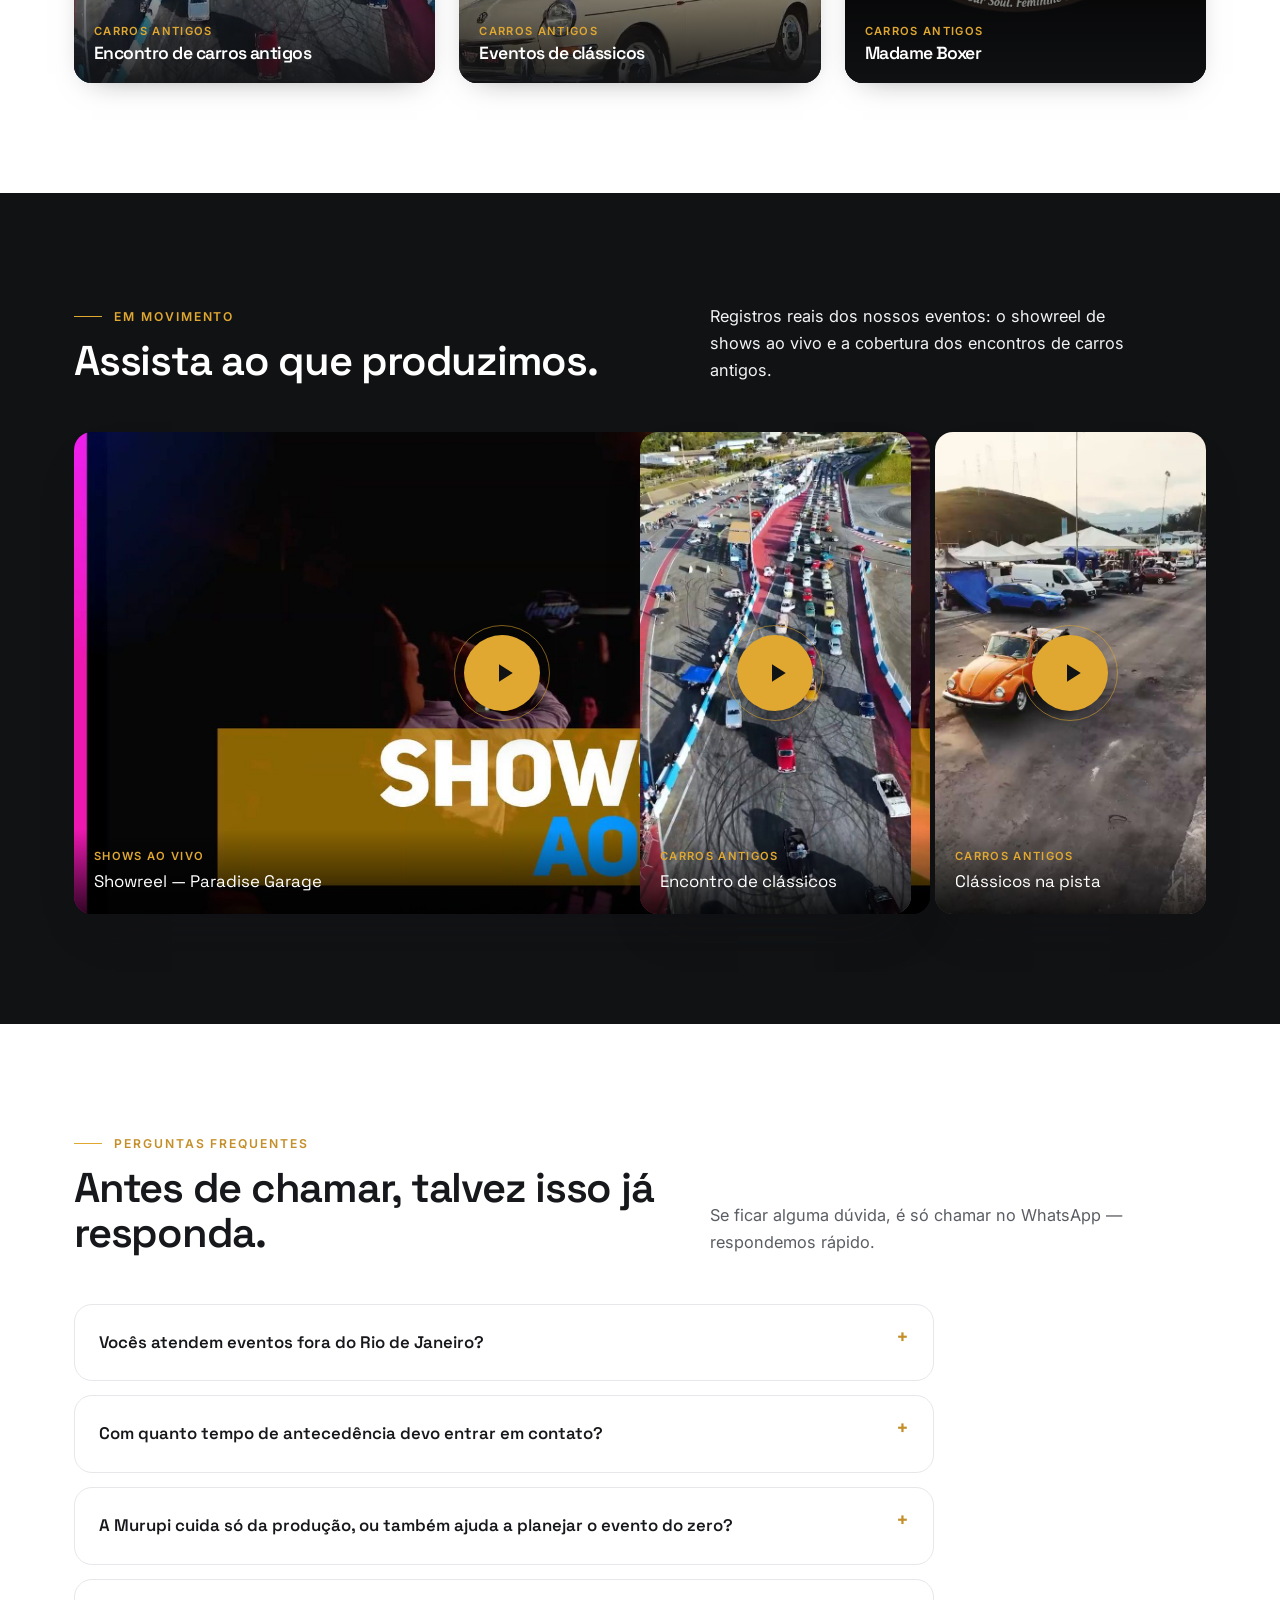
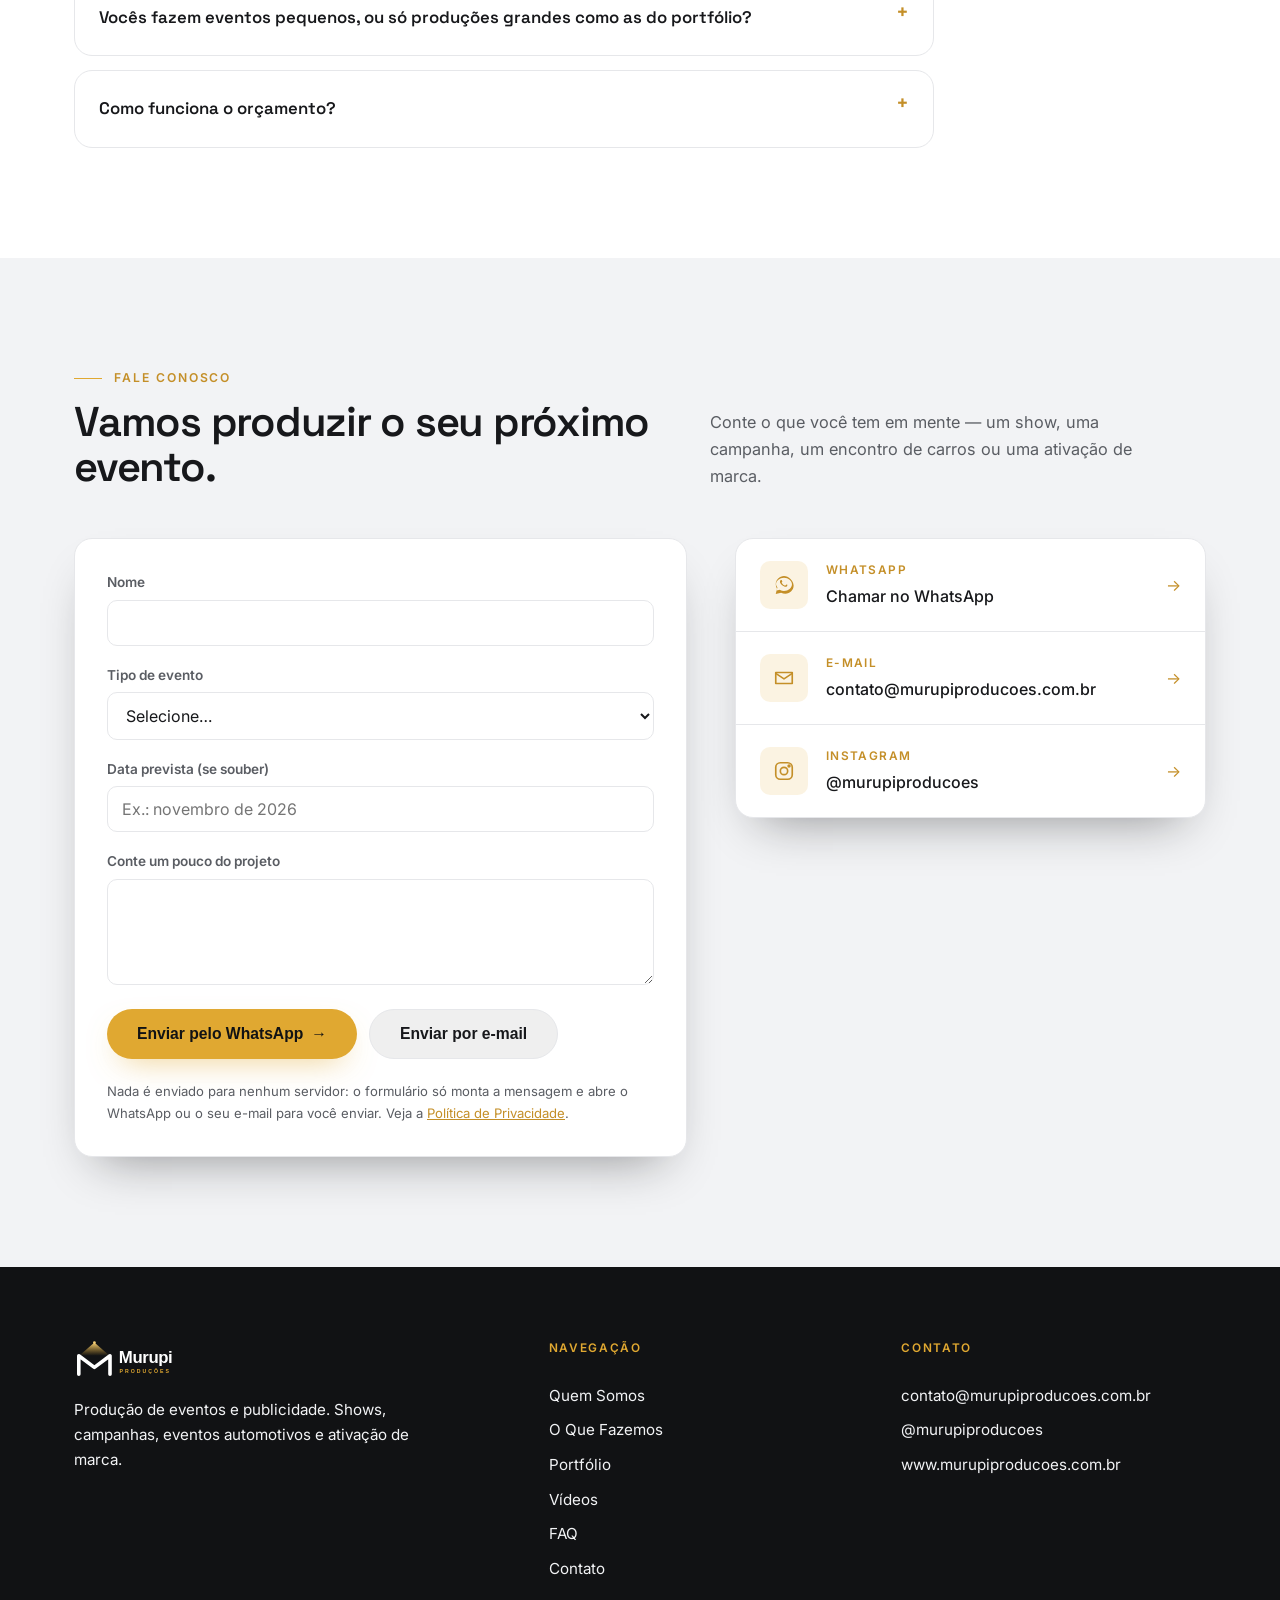
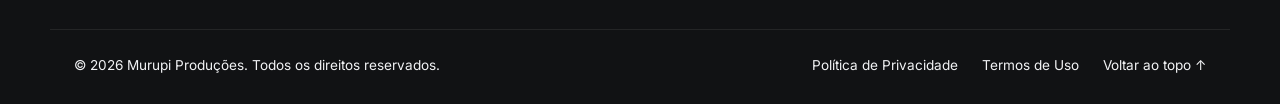
==== commit 9cd41888: "Modernize visual system: Space Grotesk display font, pill buttons, larger card radii, icon tiles, re" ====
--- a/index.html
+++ b/index.html
@@ -19,7 +19,7 @@
 <link rel="manifest" href="manifest.json">
 <link rel="preconnect" href="https://fonts.googleapis.com">
 <link rel="preconnect" href="https://fonts.gstatic.com" crossorigin>
-<link href="https://fonts.googleapis.com/css2?family=Fraunces:opsz,wght@9..144,500;9..144,600;9..144,700&family=Inter:wght@400;500;600&display=swap" rel="stylesheet">
+<link href="https://fonts.googleapis.com/css2?family=Space+Grotesk:wght@500;600;700&family=Inter:wght@400;500;600&display=swap" rel="stylesheet">
 <link rel="stylesheet" href="css/styles.css">
 <!-- EDITAR: revisar endereço/telefone abaixo (LocalBusiness) quando esses dados forem confirmados com a Murupi. -->
 <script type="application/ld+json">
@@ -148,16 +148,10 @@
         </ul>
       </div>
       <div class="about-media">
+        <div class="about-media__accent" aria-hidden="true"></div>
         <figure class="about-media__main">
           <img src="assets/img/portfolio/shows-2.jpg" alt="Artista no palco durante show produzido pela Murupi" loading="lazy" width="1200" height="675">
         </figure>
-        <figure class="about-media__secondary">
-          <img src="assets/img/portfolio/campanha-1.jpg" alt="Peça da campanha Rio Cidade Antirracista em ponto de ônibus" loading="lazy" width="900" height="475">
-        </figure>
-        <div class="about-media__badge">
-          <span class="about-media__badge-number">200+</span>
-          <span class="about-media__badge-label">shows produzidos</span>
-        </div>
       </div>
     </div>
   </section>
@@ -176,25 +170,25 @@
       <div class="services">
         <article class="service-card">
           <span class="service-card__index">01</span>
-          <svg class="service-card__icon" viewBox="0 0 48 48" aria-hidden="true"><path d="M24 6a8 8 0 0 0-8 8v10a8 8 0 0 0 16 0V14a8 8 0 0 0-8-8Z"/><path d="M10 22a14 14 0 0 0 28 0M24 36v6m-8 0h16"/></svg>
+          <div class="service-card__icon-tile"><svg class="service-card__icon" viewBox="0 0 48 48" aria-hidden="true"><path d="M24 6a8 8 0 0 0-8 8v10a8 8 0 0 0 16 0V14a8 8 0 0 0-8-8Z"/><path d="M10 22a14 14 0 0 0 28 0M24 36v6m-8 0h16"/></svg></div>
           <h3>Shows e eventos ao vivo</h3>
           <p>Produção completa: contratação de artistas, palco, som, iluminação e toda a logística do dia do evento.</p>
         </article>
         <article class="service-card">
           <span class="service-card__index">02</span>
-          <svg class="service-card__icon" viewBox="0 0 48 48" aria-hidden="true"><path d="M6 20v8h6l14 8V12L12 20H6Z"/><path d="M32 18a8 8 0 0 1 0 12m4-18a14 14 0 0 1 0 24"/></svg>
+          <div class="service-card__icon-tile"><svg class="service-card__icon" viewBox="0 0 48 48" aria-hidden="true"><path d="M6 20v8h6l14 8V12L12 20H6Z"/><path d="M32 18a8 8 0 0 1 0 12m4-18a14 14 0 0 1 0 24"/></svg></div>
           <h3>Campanhas publicitárias</h3>
           <p>Criação e produção de campanhas para mídia urbana, impressos e materiais institucionais, do conceito à peça final.</p>
         </article>
         <article class="service-card">
           <span class="service-card__index">03</span>
-          <svg class="service-card__icon" viewBox="0 0 48 48" aria-hidden="true"><path d="M8 28l3-9a4 4 0 0 1 4-3h18a4 4 0 0 1 4 3l3 9v8H8v-8Z"/><path d="M8 28h32M12 36v4m24-4v4"/><circle cx="15" cy="31" r="2"/><circle cx="33" cy="31" r="2"/></svg>
+          <div class="service-card__icon-tile"><svg class="service-card__icon" viewBox="0 0 48 48" aria-hidden="true"><path d="M8 28l3-9a4 4 0 0 1 4-3h18a4 4 0 0 1 4 3l3 9v8H8v-8Z"/><path d="M8 28h32M12 36v4m24-4v4"/><circle cx="15" cy="31" r="2"/><circle cx="33" cy="31" r="2"/></svg></div>
           <h3>Eventos automotivos</h3>
           <p>Curadoria e produção de encontros de veículos clássicos, do credenciamento às ativações durante o evento.</p>
         </article>
         <article class="service-card">
           <span class="service-card__index">04</span>
-          <svg class="service-card__icon" viewBox="0 0 48 48" aria-hidden="true"><path d="M24 6l4.6 9.4L39 17l-7.5 7.3L33.2 35 24 30.1 14.8 35l1.7-10.7L9 17l10.4-1.6L24 6Z"/></svg>
+          <div class="service-card__icon-tile"><svg class="service-card__icon" viewBox="0 0 48 48" aria-hidden="true"><path d="M24 6l4.6 9.4L39 17l-7.5 7.3L33.2 35 24 30.1 14.8 35l1.7-10.7L9 17l10.4-1.6L24 6Z"/></svg></div>
           <h3>Ativação de marca</h3>
           <p>Presença de marca em eventos: identidade visual aplicada, materiais de ponto de venda e experiência do público.</p>
         </article>
--- a/css/styles.css
+++ b/css/styles.css
@@ -11,9 +11,12 @@
   --gold-soft: rgba(224,168,49,.14);
   --border: #e6e7ea;
   --shadow: 0 24px 48px -24px rgba(17,18,20,.45);
-  --radius: 6px;
+  --radius-sm: 10px;
+  --radius: 18px;
+  --radius-lg: 26px;
+  --radius-pill: 999px;
   --maxw: 1180px;
-  --font-display: 'Fraunces', Georgia, serif;
+  --font-display: 'Space Grotesk', -apple-system, Segoe UI, sans-serif;
   --font-body: 'Inter', -apple-system, Segoe UI, sans-serif;
 }
 
@@ -29,23 +32,11 @@
   -webkit-font-smoothing:antialiased;
 }
 
-/* Subtle film-grain texture over the whole page for a less "flat" feel */
-body::before{
-  content:"";
-  position:fixed;
-  inset:0;
-  z-index:9000;
-  pointer-events:none;
-  opacity:.035;
-  mix-blend-mode:overlay;
-  background-image:url("data:image/svg+xml,%3Csvg xmlns='http://www.w3.org/2000/svg' width='140' height='140'%3E%3Cfilter id='n'%3E%3CfeTurbulence type='fractalNoise' baseFrequency='0.85' numOctaves='2' stitchTiles='stitch'/%3E%3C/filter%3E%3Crect width='100%25' height='100%25' filter='url(%23n)'/%3E%3C/svg%3E");
-}
-
 img{max-width:100%;height:auto;display:block}
 video{max-width:100%;display:block}
 a{color:inherit}
-h1,h2,h3{font-family:var(--font-display);font-weight:600;line-height:1.12;margin:0 0 .5em;letter-spacing:-.01em}
-h1{font-size:clamp(2.4rem,5.4vw,3.9rem)}
+h1,h2,h3{font-family:var(--font-display);font-weight:600;line-height:1.08;margin:0 0 .5em;letter-spacing:-.03em}
+h1{font-size:clamp(2.4rem,5.4vw,3.9rem);font-weight:700}
 h2{font-size:clamp(1.8rem,3.4vw,2.6rem)}
 h3{font-size:1.2rem}
 p{margin:0 0 1em}
@@ -75,7 +66,7 @@
 
 /* ---------- Buttons ---------- */
 .btn{
-  display:inline-flex;align-items:center;gap:8px;padding:15px 30px;border-radius:var(--radius);
+  display:inline-flex;align-items:center;gap:8px;padding:15px 30px;border-radius:var(--radius-pill);
   font-weight:600;text-decoration:none;transition:transform .15s ease, opacity .15s ease, box-shadow .2s ease, background .2s ease;
   border:1px solid transparent;font-size:.98rem;
 }
@@ -120,7 +111,7 @@
 .nav__list a:not(.nav__cta):hover::after{transform:scaleX(1)}
 .nav__list a:hover{color:var(--gold)}
 .nav__cta{
-  border:1px solid var(--gold);padding:8px 18px;border-radius:var(--radius);color:var(--gold) !important;
+  border:1px solid var(--gold);padding:8px 18px;border-radius:var(--radius-pill);color:var(--gold) !important;
   transition:background .2s ease, color .2s ease;
 }
 .nav__cta:hover{background:var(--gold);color:var(--charcoal) !important}
@@ -219,24 +210,15 @@
 .values li span{color:var(--ink-soft);font-size:.96rem}
 
 /* ---- About media composition ---- */
-.about-media{position:relative;padding:0 40px 56px 0}
+.about-media{position:relative}
+.about-media__accent{
+  position:absolute;inset:0;background:var(--gold);border-radius:var(--radius-lg);
+  transform:translate(22px,22px);z-index:0;
+}
 .about-media__main{
-  margin:0;position:relative;aspect-ratio:4/5;border-radius:var(--radius);overflow:hidden;box-shadow:var(--shadow);
-}
-.about-media__main::after{
-  content:"";position:absolute;inset:14px;border:1px solid rgba(255,255,255,.35);border-radius:3px;pointer-events:none;
-}
-.about-media__main img,.about-media__secondary img{width:100%;height:100%;object-fit:cover}
-.about-media__secondary{
-  margin:0;position:absolute;right:0;bottom:0;width:48%;aspect-ratio:4/3;
-  border-radius:var(--radius);overflow:hidden;box-shadow:var(--shadow);border:6px solid var(--cream);
-}
-.about-media__badge{
-  position:absolute;left:-18px;bottom:96px;background:var(--charcoal);color:var(--cream);
-  padding:16px 20px;border-radius:var(--radius);display:grid;gap:2px;box-shadow:var(--shadow);
-}
-.about-media__badge-number{font-family:var(--font-display);font-size:1.9rem;color:var(--gold);line-height:1}
-.about-media__badge-label{font-size:.78rem;text-transform:uppercase;letter-spacing:.1em;color:var(--cream-dim)}
+  margin:0;position:relative;z-index:1;aspect-ratio:4/5;border-radius:var(--radius-lg);overflow:hidden;
+}
+.about-media__main img{width:100%;height:100%;object-fit:cover}
 
 /* ---------- Services ---------- */
 .services{
@@ -256,9 +238,12 @@
 .service-card__index{
   position:absolute;right:22px;top:18px;font-family:var(--font-display);font-size:1.1rem;color:var(--border);
 }
+.service-card__icon-tile{
+  width:56px;height:56px;border-radius:var(--radius-sm);background:var(--gold-soft);
+  display:flex;align-items:center;justify-content:center;margin-bottom:22px;
+}
 .service-card__icon{
-  width:44px;height:44px;fill:none;stroke:var(--gold);stroke-width:1.8;stroke-linecap:round;stroke-linejoin:round;
-  margin-bottom:22px;
+  width:28px;height:28px;fill:none;stroke:var(--gold-dim);stroke-width:1.8;stroke-linecap:round;stroke-linejoin:round;
 }
 .service-card h3{margin-bottom:.5em;font-size:1.15rem}
 .service-card p{margin:0;color:var(--ink-soft);font-size:.95rem}
@@ -282,7 +267,7 @@
 
 /* ---------- Portfolio ---------- */
 .featured-case{
-  position:relative;display:block;border-radius:var(--radius);overflow:hidden;
+  position:relative;display:block;border-radius:var(--radius-lg);overflow:hidden;
   aspect-ratio:16/8;margin:0 0 2.5rem;cursor:pointer;background:var(--charcoal);box-shadow:var(--shadow);
 }
 .featured-case img{width:100%;height:100%;object-fit:cover;transition:transform .6s ease}
@@ -379,7 +364,7 @@
 }
 .lightbox[hidden]{display:none}
 .lightbox__content{max-width:min(90vw,960px);margin:0;color:var(--cream)}
-.lightbox__content img{border-radius:var(--radius);max-height:74vh;width:auto;margin:0 auto;box-shadow:0 30px 80px -30px rgba(0,0,0,.9)}
+.lightbox__content img{border-radius:var(--radius-lg);max-height:74vh;width:auto;margin:0 auto;box-shadow:0 30px 80px -30px rgba(0,0,0,.9)}
 .lightbox__content figcaption{text-align:center;margin-top:16px;color:var(--cream-dim);max-width:70ch;margin-inline:auto}
 .lightbox__close{
   position:absolute;top:22px;right:28px;background:none;border:none;color:var(--cream);
@@ -425,7 +410,7 @@
 .contact-form__row label{font-size:.85rem;font-weight:600;color:var(--ink-soft)}
 .contact-form input,.contact-form select,.contact-form textarea{
   font-family:var(--font-body);font-size:1rem;padding:12px 14px;border:1px solid var(--border);
-  border-radius:var(--radius);background:var(--cream);color:var(--ink);width:100%;resize:vertical;
+  border-radius:var(--radius-sm);background:var(--cream);color:var(--ink);width:100%;resize:vertical;
 }
 .contact-form input:focus,.contact-form select:focus,.contact-form textarea:focus{
   outline:none;border-color:var(--gold);box-shadow:0 0 0 3px var(--gold-soft);
@@ -447,7 +432,7 @@
 .contact-card__row:first-child{border-top:none}
 .contact-card__row:hover{background:var(--gold-soft)}
 .contact-card__icon{
-  width:48px;height:48px;border-radius:50%;background:var(--charcoal);color:var(--gold);
+  width:48px;height:48px;border-radius:var(--radius-sm);background:var(--gold-soft);color:var(--gold-dim);
   display:flex;align-items:center;justify-content:center;
 }
 .contact-card__icon svg{width:22px;height:22px;fill:none;stroke:currentColor;stroke-width:1.8;stroke-linecap:round;stroke-linejoin:round}
@@ -521,7 +506,8 @@
 
 @media (max-width:860px){
   .section-grid{grid-template-columns:1fr;gap:56px}
-  .about-media{order:-1;padding:0 24px 40px 0}
+  .about-media{order:-1;padding:0 16px 16px 0}
+  .about-media__accent{transform:translate(14px,14px)}
   .section-head{grid-template-columns:1fr;gap:12px;align-items:start}
   .contato-grid{grid-template-columns:1fr;gap:40px}
   .portfolio-grid{grid-template-columns:repeat(2,1fr)}
@@ -553,7 +539,6 @@
   .process__steps{grid-template-columns:1fr}
   .portfolio-grid{grid-template-columns:1fr}
   .video-grid{grid-template-columns:1fr 1fr;gap:14px}
-  .about-media__badge{left:0;right:auto;top:16px;bottom:auto}
   .trust__inner{flex-direction:column;align-items:flex-start;gap:14px}
   .trust__divider{display:none}
   .faq-item summary{font-size:.98rem}
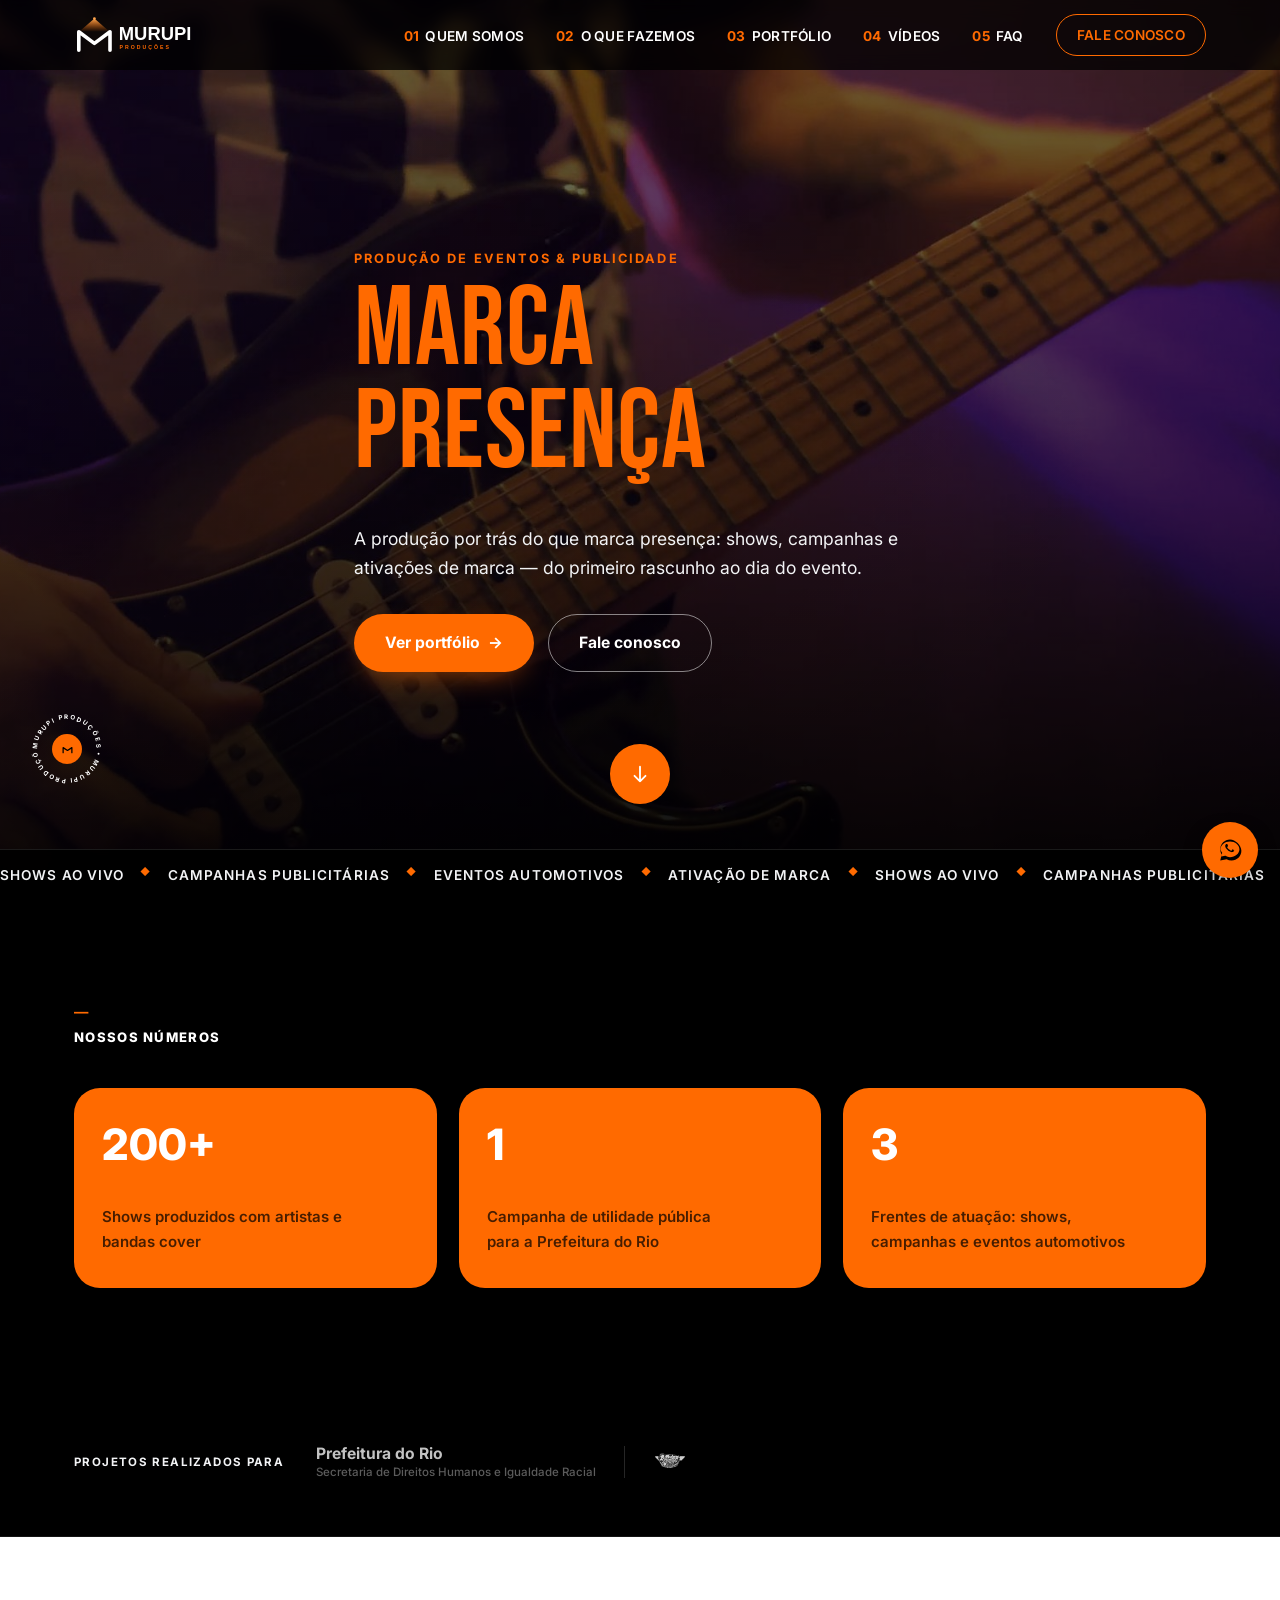
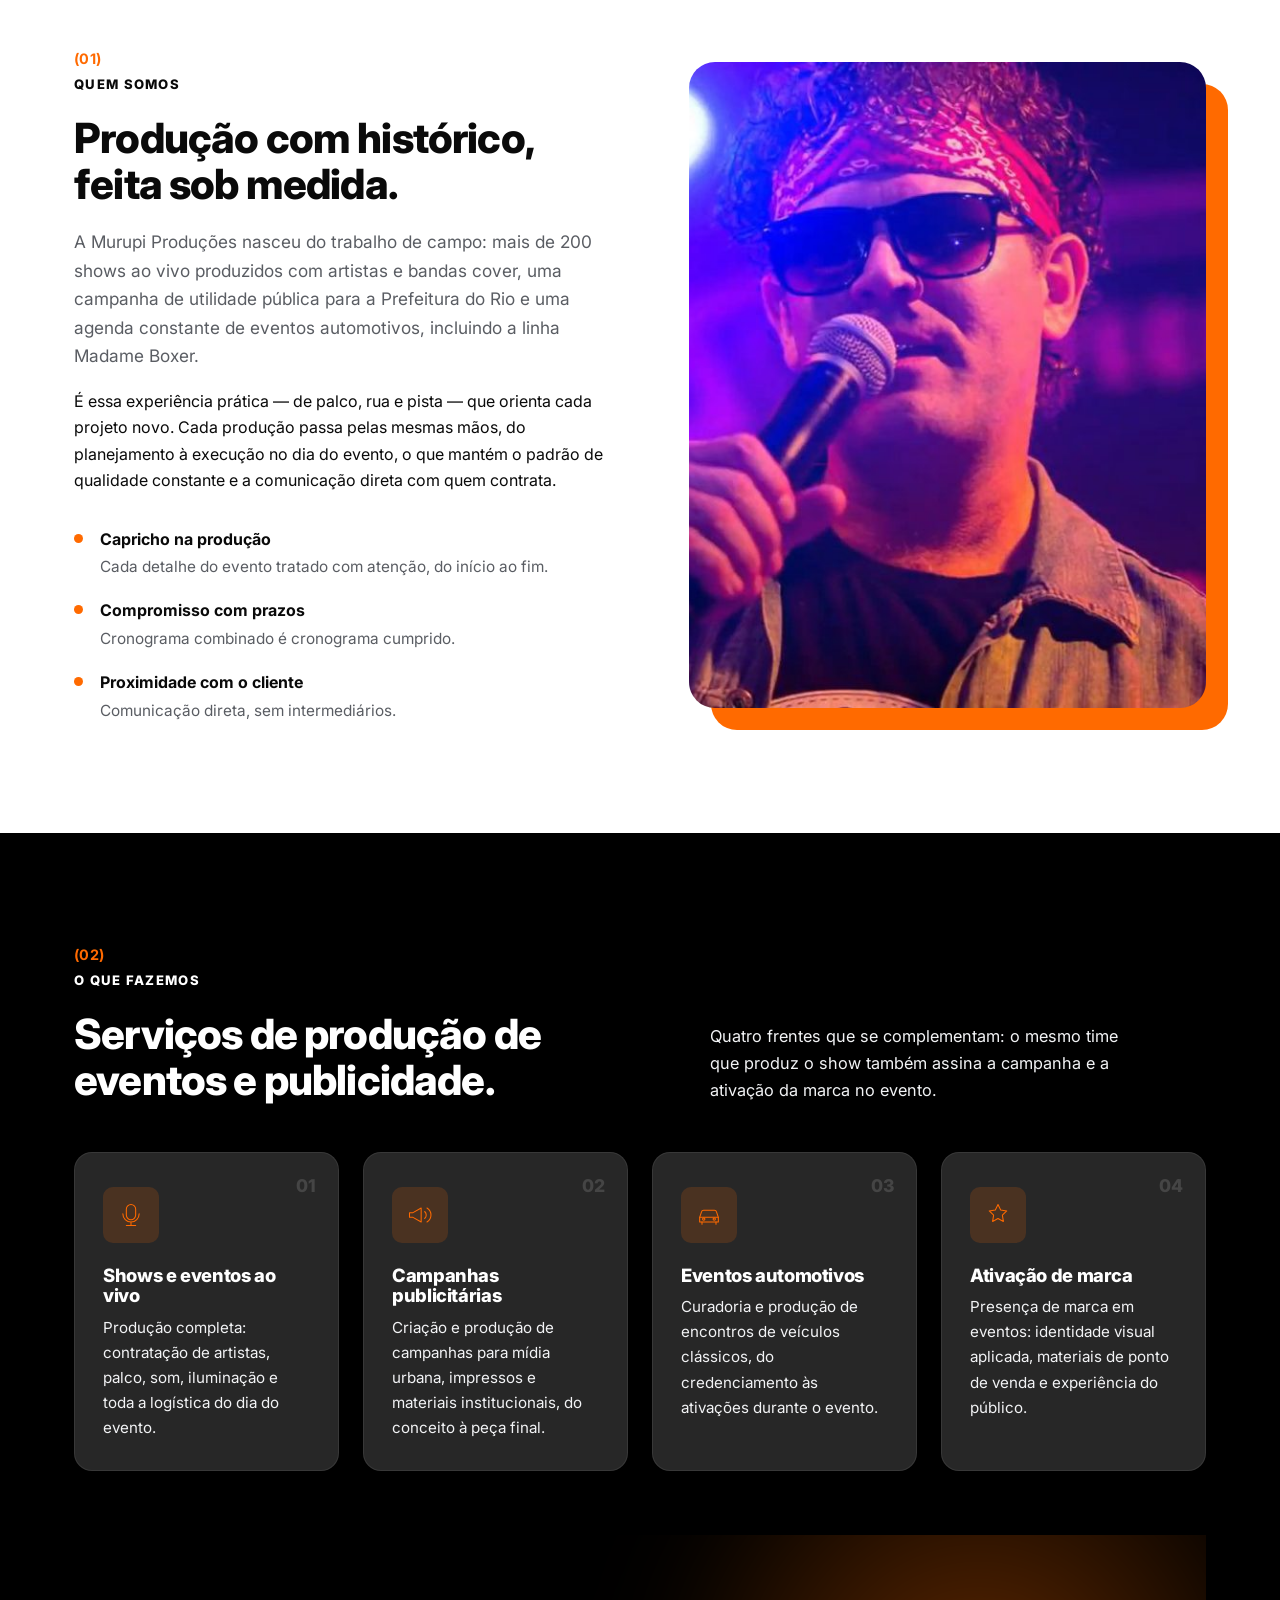
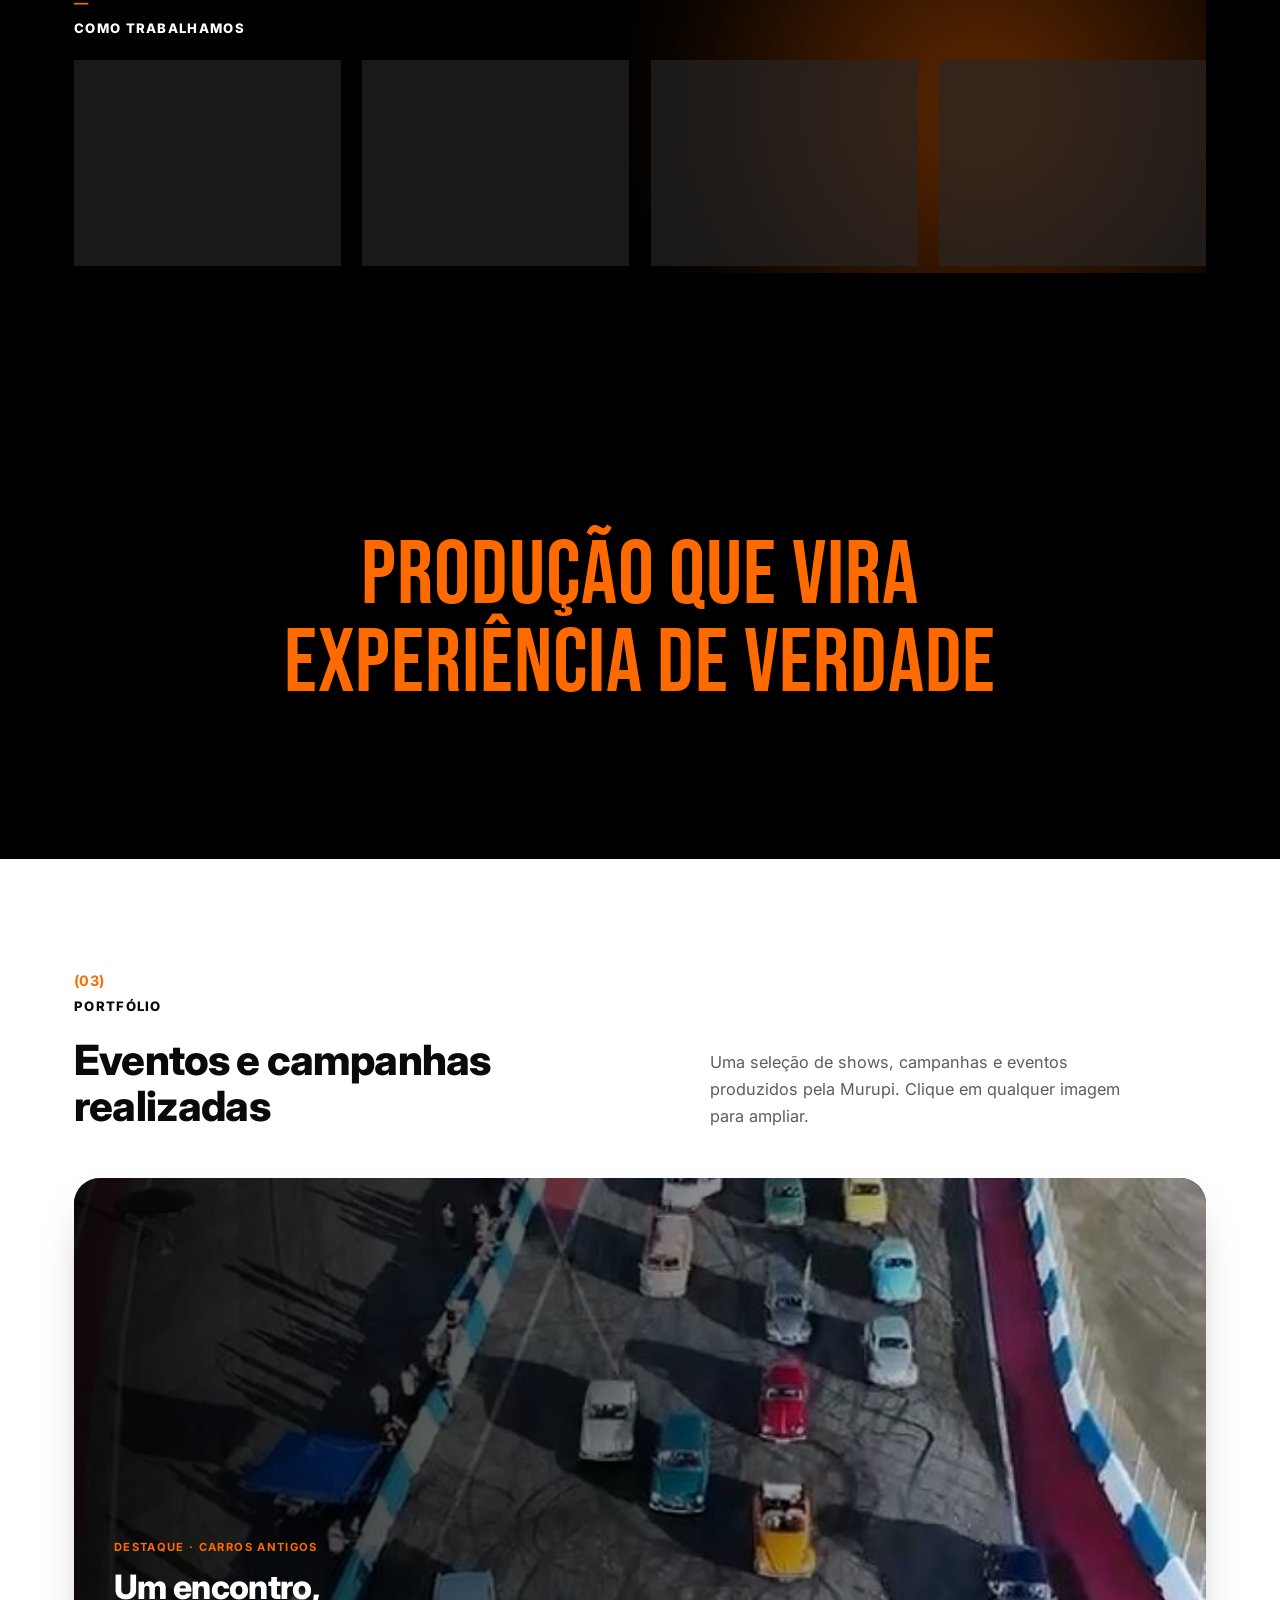
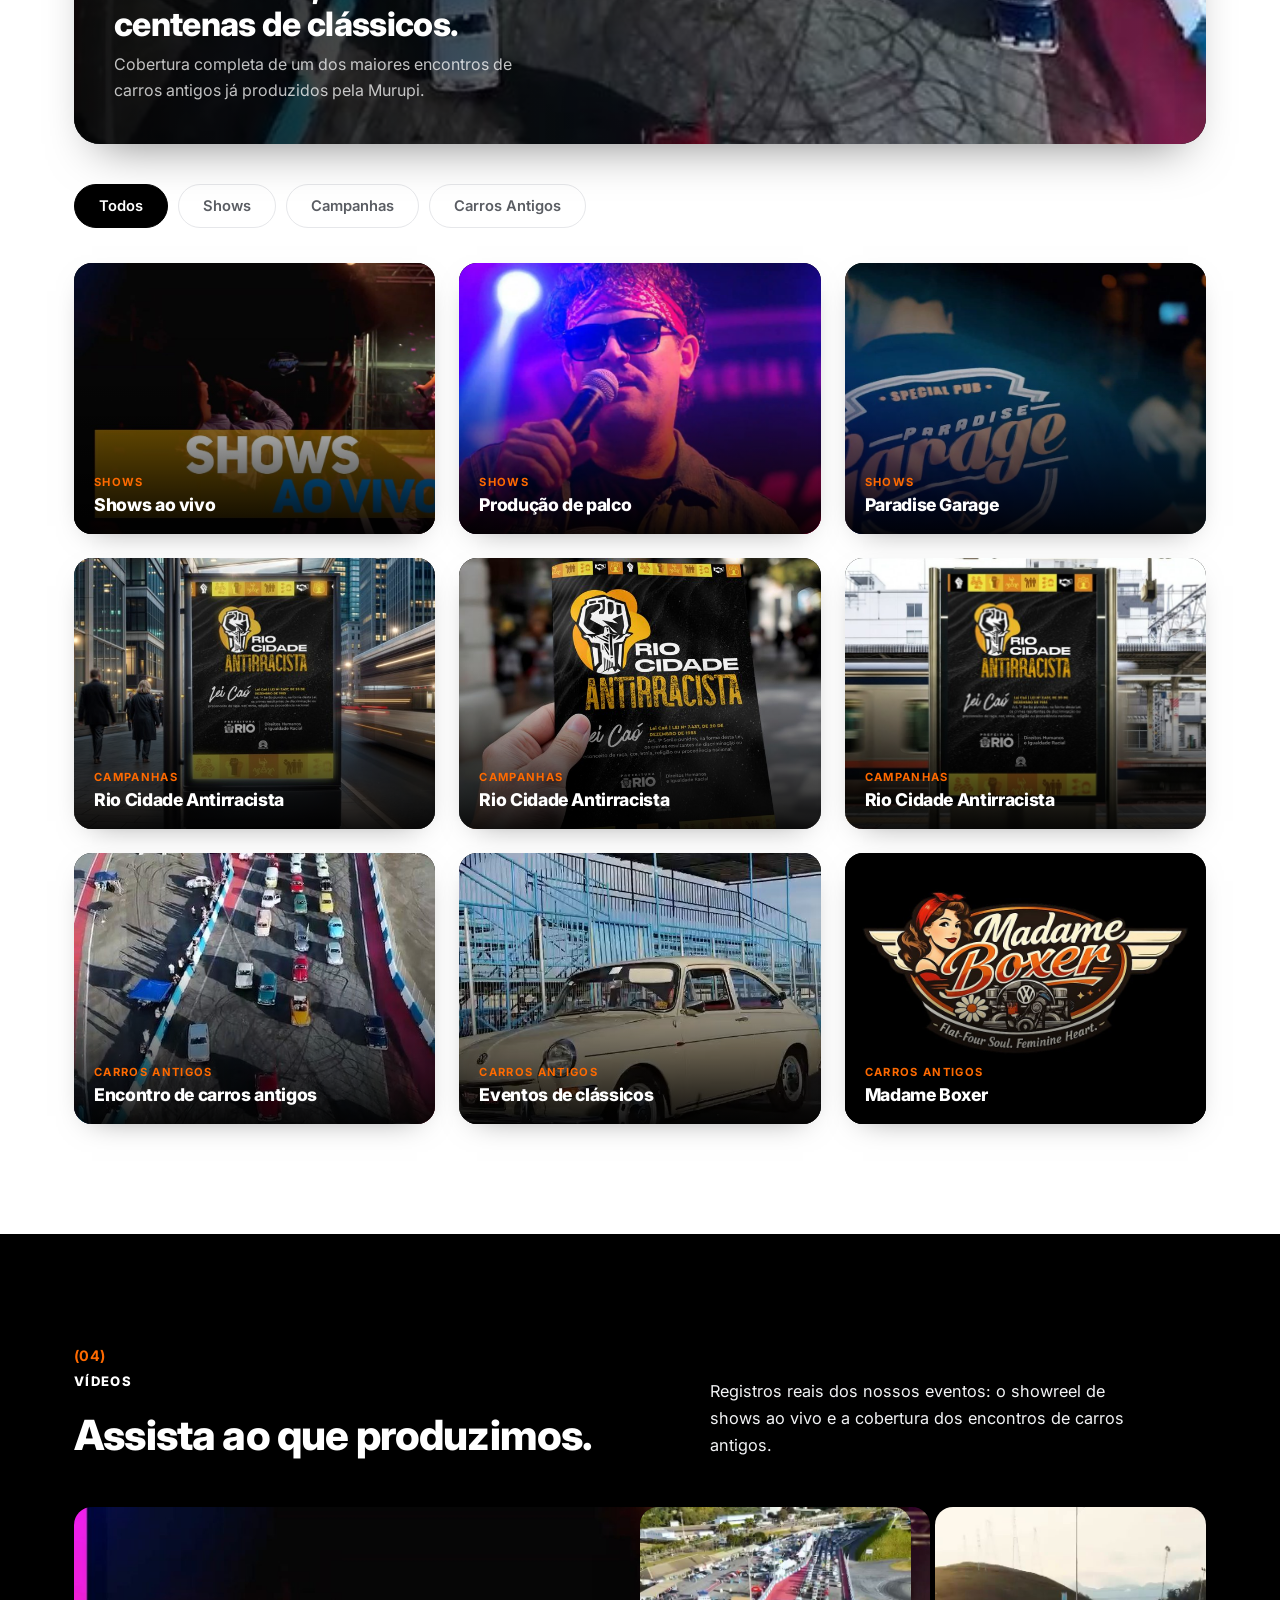
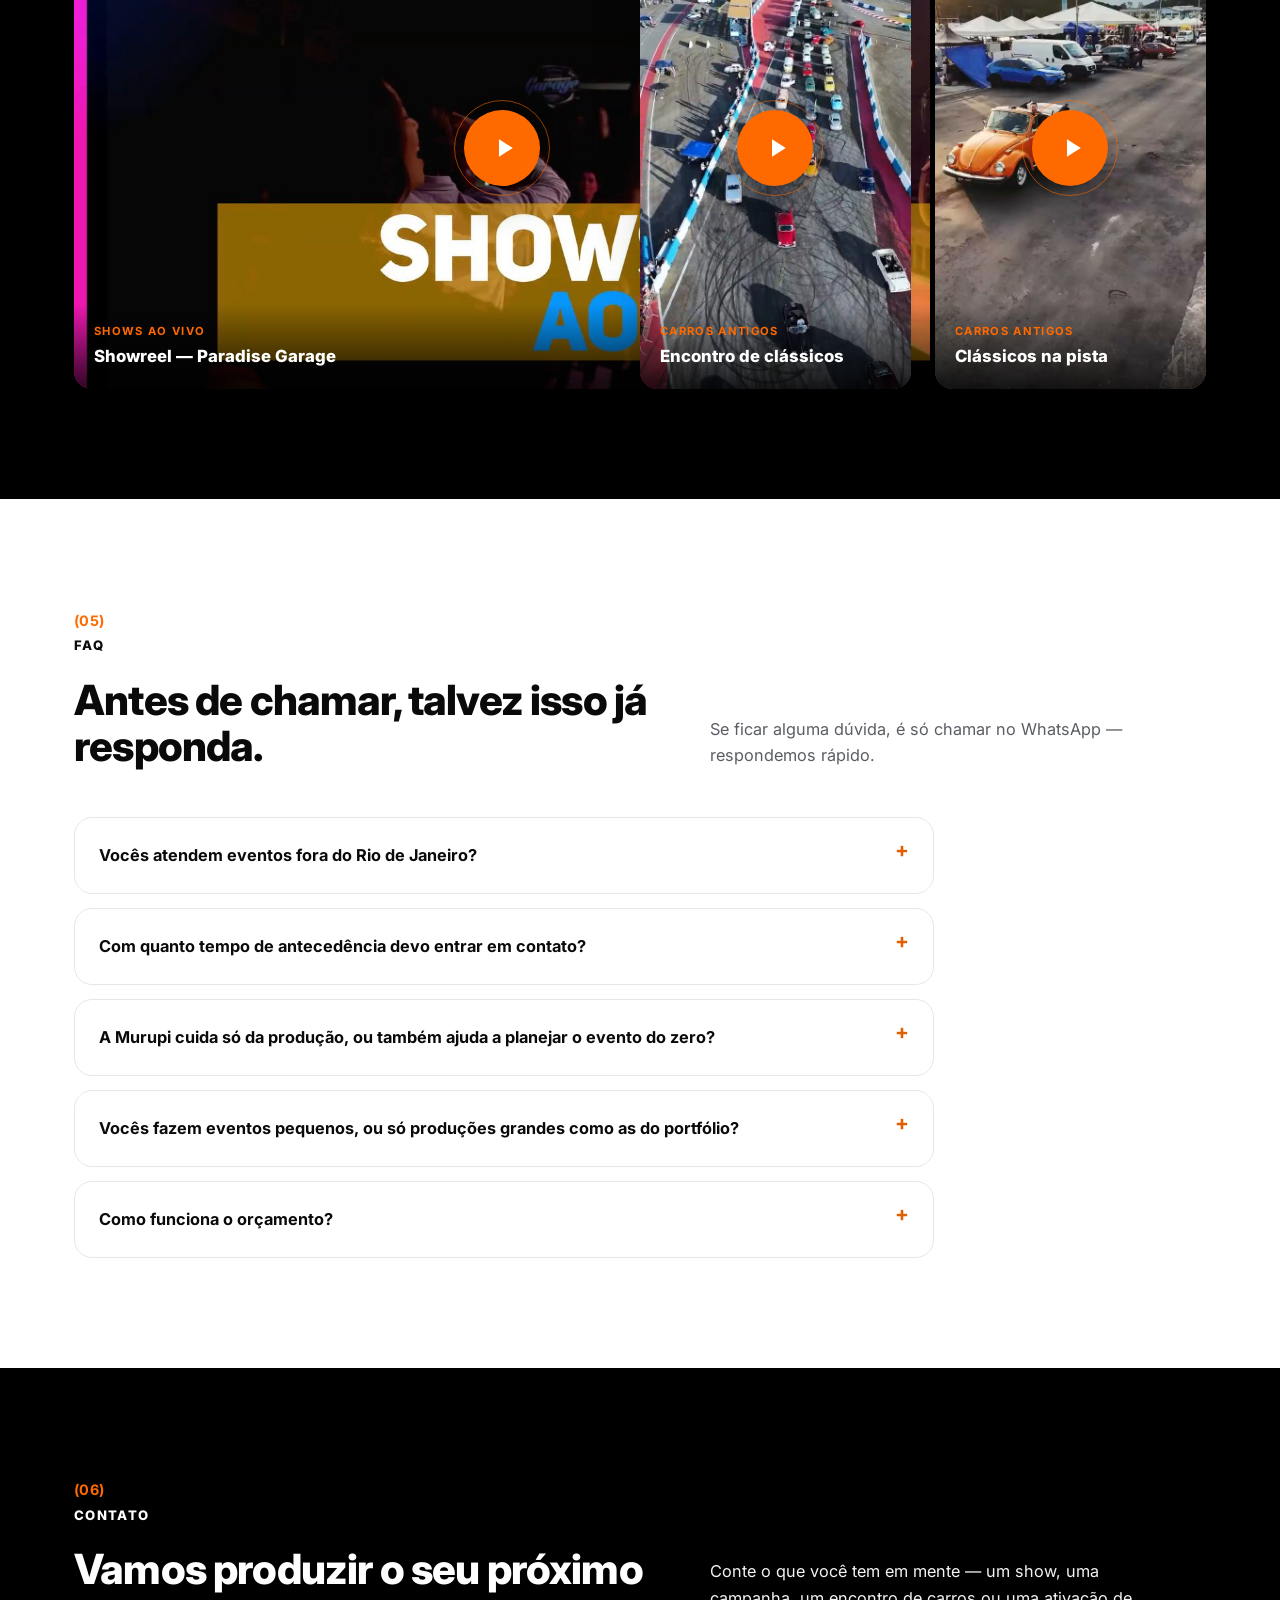
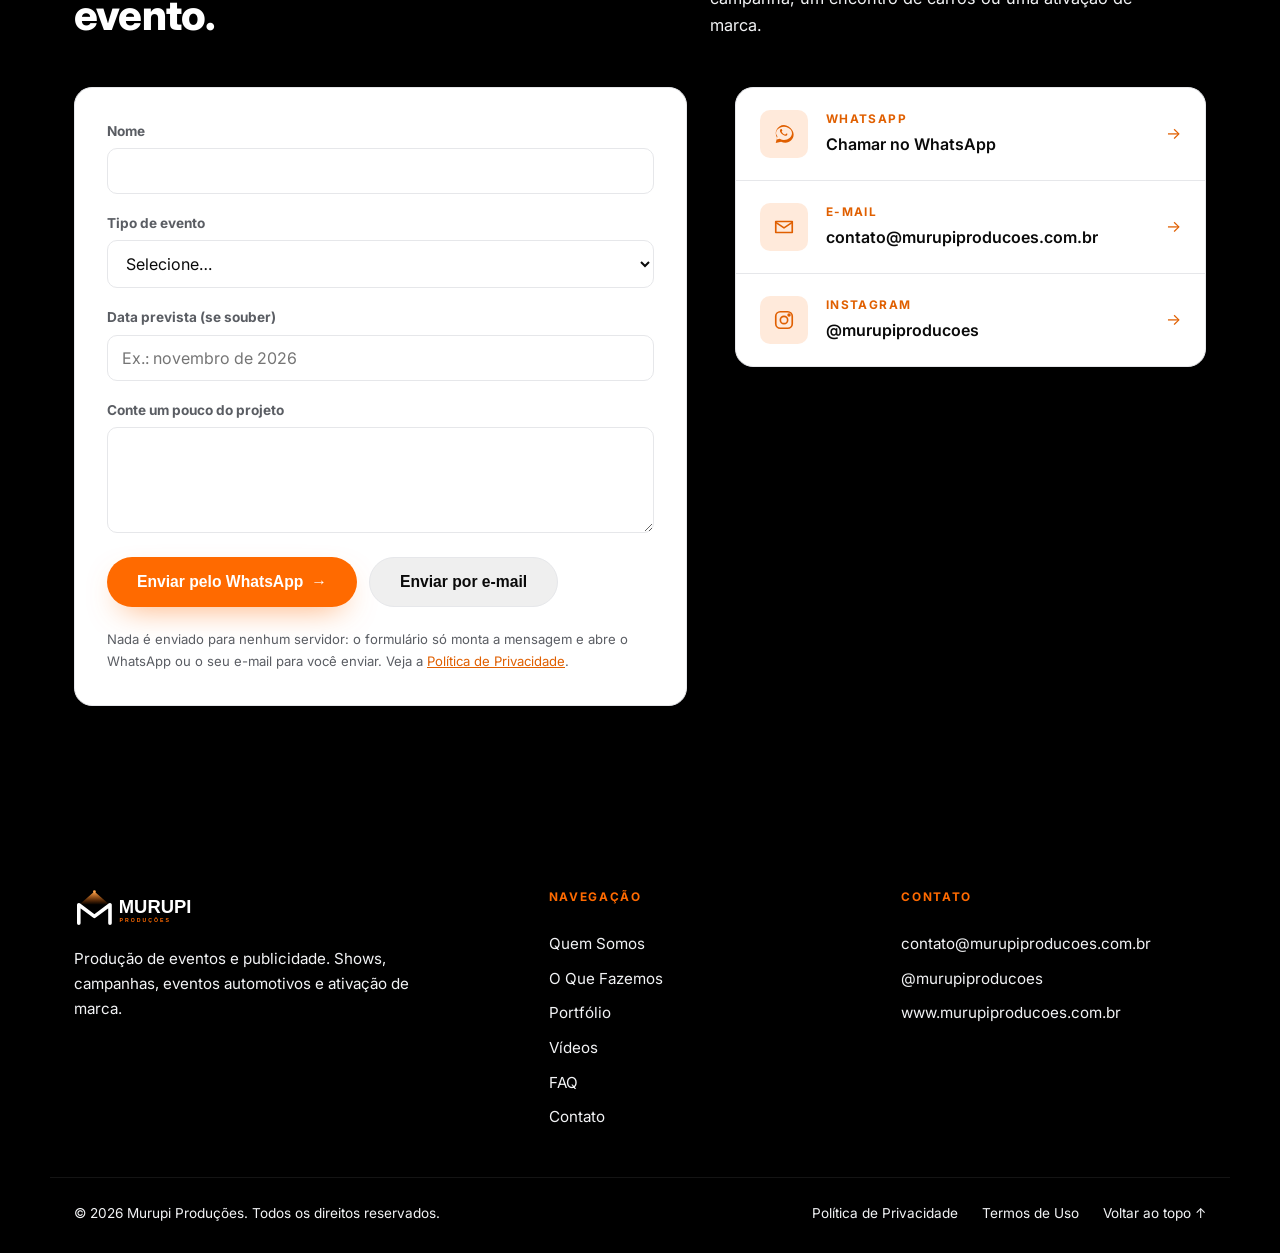
==== commit b3219e6d: "Restyle to a bold black/orange agency look (Bebas Neue jumbo headlines, numbered eyebrows, solid sta" ====
--- a/index.html
+++ b/index.html
@@ -5,7 +5,7 @@
 <meta name="viewport" content="width=device-width, initial-scale=1.0">
 <title>Murupi Produções — Eventos e Publicidade</title>
 <meta name="description" content="Murupi Produções: produção de shows e eventos ao vivo, campanhas publicitárias, eventos automotivos e ativação de marca.">
-<meta name="theme-color" content="#15130f">
+<meta name="theme-color" content="#000000">
 <!-- EDITAR: quando o site for para o domínio final, trocar as URLs abaixo por https://www.murupiproducoes.com.br/... -->
 <meta property="og:type" content="website">
 <meta property="og:title" content="Murupi Produções — Eventos e Publicidade">
@@ -19,7 +19,7 @@
 <link rel="manifest" href="manifest.json">
 <link rel="preconnect" href="https://fonts.googleapis.com">
 <link rel="preconnect" href="https://fonts.gstatic.com" crossorigin>
-<link href="https://fonts.googleapis.com/css2?family=Space+Grotesk:wght@500;600;700&family=Inter:wght@400;500;600&display=swap" rel="stylesheet">
+<link href="https://fonts.googleapis.com/css2?family=Bebas+Neue&family=Inter:wght@400;500;600;700;800&display=swap" rel="stylesheet">
 <link rel="stylesheet" href="css/styles.css">
 <!-- EDITAR: revisar endereço/telefone abaixo (LocalBusiness) quando esses dados forem confirmados com a Murupi. -->
 <script type="application/ld+json">
@@ -54,11 +54,11 @@
 
     <nav class="nav" id="nav-principal">
       <ul class="nav__list">
-        <li><a href="#quem-somos">Quem Somos</a></li>
-        <li><a href="#o-que-fazemos">O Que Fazemos</a></li>
-        <li><a href="#portfolio">Portfólio</a></li>
-        <li><a href="#videos">Vídeos</a></li>
-        <li><a href="#faq">FAQ</a></li>
+        <li><a href="#quem-somos"><span class="nav__num">01</span>Quem Somos</a></li>
+        <li><a href="#o-que-fazemos"><span class="nav__num">02</span>O Que Fazemos</a></li>
+        <li><a href="#portfolio"><span class="nav__num">03</span>Portfólio</a></li>
+        <li><a href="#videos"><span class="nav__num">04</span>Vídeos</a></li>
+        <li><a href="#faq"><span class="nav__num">05</span>FAQ</a></li>
         <li><a href="#contato" class="nav__cta">Fale Conosco</a></li>
       </ul>
     </nav>
@@ -80,14 +80,31 @@
     </div>
     <div class="hero__scrim"></div>
     <div class="container hero__content reveal">
-      <p class="eyebrow eyebrow--light">Produção de eventos &amp; publicidade</p>
-      <h1>A produção por trás do que marca presença.</h1>
-      <p class="hero__lede">Shows, campanhas e ativações de marca — do primeiro rascunho ao dia do evento.</p>
+      <p class="hero__eyebrow">Produção de eventos &amp; publicidade</p>
+      <h1 class="jumbo">Marca<br>presença</h1>
+      <p class="hero__lede">A produção por trás do que marca presença: shows, campanhas e ativações de marca — do primeiro rascunho ao dia do evento.</p>
       <div class="hero__actions">
         <a href="#portfolio" class="btn btn--primary">Ver portfólio <span class="btn__arrow">&rarr;</span></a>
         <a href="#contato" class="btn btn--ghost btn--ghost-light">Fale conosco</a>
       </div>
     </div>
+
+    <div class="hero__badge" aria-hidden="true">
+      <svg class="hero__badge-ring" viewBox="0 0 100 100">
+        <path id="badgePath" d="M 50,50 m -38,0 a 38,38 0 1,1 76,0 a 38,38 0 1,1 -76,0" fill="none"/>
+        <text font-size="8" letter-spacing="2" fill="#ffffff" font-family="Inter, sans-serif" font-weight="700">
+          <textPath href="#badgePath">MURUPI PRODUÇÕES • MURUPI PRODUÇÕES • </textPath>
+        </text>
+      </svg>
+      <span class="hero__badge-center">
+        <svg viewBox="0 0 24 24"><path d="M5 17V9l7 4.5L19 9v8" fill="none" stroke="#000" stroke-width="2" stroke-linecap="round" stroke-linejoin="round"/></svg>
+      </span>
+    </div>
+
+    <a href="#quem-somos" class="hero__scroll" aria-label="Rolar para baixo">
+      <svg viewBox="0 0 24 24" aria-hidden="true"><path d="M12 4v16m0 0l-6-6m6 6l6-6"/></svg>
+    </a>
+
     <div class="marquee" aria-hidden="true">
       <div class="marquee__track">
         <span>Shows ao vivo</span><span>&#9670;</span>
@@ -104,18 +121,21 @@
 
   <!-- ===================== NÚMEROS ===================== -->
   <section class="stats reveal">
-    <div class="container stats__grid">
-      <div class="stat">
-        <p class="stat__number" data-count-to="200" data-suffix="+">0</p>
-        <p class="stat__label">Shows produzidos com artistas e bandas cover</p>
-      </div>
-      <div class="stat">
-        <p class="stat__number" data-count-to="1">0</p>
-        <p class="stat__label">Campanha de utilidade pública para a Prefeitura do Rio</p>
-      </div>
-      <div class="stat">
-        <p class="stat__number" data-count-to="3">0</p>
-        <p class="stat__label">Frentes de atuação: shows, campanhas e eventos automotivos</p>
+    <div class="container">
+      <p class="eyebrow eyebrow--light"><span class="eyebrow__num">—</span><span class="eyebrow__text">Nossos números</span></p>
+      <div class="stats__grid">
+        <div class="stat-card">
+          <p class="stat__number" data-count-to="200" data-suffix="+">0</p>
+          <p class="stat__label">Shows produzidos com artistas e bandas cover</p>
+        </div>
+        <div class="stat-card">
+          <p class="stat__number" data-count-to="1">0</p>
+          <p class="stat__label">Campanha de utilidade pública para a Prefeitura do Rio</p>
+        </div>
+        <div class="stat-card">
+          <p class="stat__number" data-count-to="3">0</p>
+          <p class="stat__label">Frentes de atuação: shows, campanhas e eventos automotivos</p>
+        </div>
       </div>
     </div>
   </section>
@@ -136,7 +156,7 @@
   <section id="quem-somos" class="section">
     <div class="container section-grid reveal">
       <div class="section-grid__text">
-        <p class="eyebrow">Quem somos</p>
+        <p class="eyebrow"><span class="eyebrow__num">(01)</span><span class="eyebrow__text">Quem Somos</span></p>
         <h2>Produção com histórico, feita sob medida.</h2>
         <!-- EDITAR: confirmar com a Murupi o texto final de missão/valores e ajustar conforme a identidade da empresa. -->
         <p class="lede">A Murupi Produções nasceu do trabalho de campo: mais de 200 shows ao vivo produzidos com artistas e bandas cover, uma campanha de utilidade pública para a Prefeitura do Rio e uma agenda constante de eventos automotivos, incluindo a linha Madame Boxer.</p>
@@ -157,11 +177,11 @@
   </section>
 
   <!-- ===================== O QUE FAZEMOS ===================== -->
-  <section id="o-que-fazemos" class="section section--tinted">
+  <section id="o-que-fazemos" class="section section--dark">
     <div class="container reveal">
       <div class="section-head">
         <div>
-          <p class="eyebrow">O que fazemos</p>
+          <p class="eyebrow"><span class="eyebrow__num">(02)</span><span class="eyebrow__text">O Que Fazemos</span></p>
           <h2>Serviços de produção de eventos e publicidade.</h2>
         </div>
         <p class="section-head__lede">Quatro frentes que se complementam: o mesmo time que produz o show também assina a campanha e a ativação da marca no evento.</p>
@@ -195,14 +215,37 @@
       </div>
 
       <div class="process">
-        <p class="process__title">Como trabalhamos</p>
-        <ol class="process__steps">
-          <li><span class="process__num">1</span><strong>Briefing</strong><span>Entendemos o objetivo, o público e o orçamento do projeto.</span></li>
-          <li><span class="process__num">2</span><strong>Planejamento</strong><span>Cronograma, fornecedores, identidade visual e aprovação de cada etapa.</span></li>
-          <li><span class="process__num">3</span><strong>Produção</strong><span>Execução com acompanhamento direto de quem planejou.</span></li>
-          <li><span class="process__num">4</span><strong>Dia do evento</strong><span>Operação completa no local, do início ao encerramento.</span></li>
-        </ol>
-      </div>
+        <p class="eyebrow"><span class="eyebrow__num">—</span><span class="eyebrow__text">Como trabalhamos</span></p>
+        <div class="process__grid">
+          <div class="process__card">
+            <span class="process__num">1</span>
+            <h3>Briefing</h3>
+            <p>Entendemos o objetivo, o público e o orçamento do projeto.</p>
+          </div>
+          <div class="process__card">
+            <span class="process__num">2</span>
+            <h3>Planejamento</h3>
+            <p>Cronograma, fornecedores, identidade visual e aprovação de cada etapa.</p>
+          </div>
+          <div class="process__card">
+            <span class="process__num">3</span>
+            <h3>Produção</h3>
+            <p>Execução com acompanhamento direto de quem planejou.</p>
+          </div>
+          <div class="process__card">
+            <span class="process__num">4</span>
+            <h3>Dia do evento</h3>
+            <p>Operação completa no local, do início ao encerramento.</p>
+          </div>
+        </div>
+      </div>
+    </div>
+  </section>
+
+  <!-- ===================== DECLARAÇÃO ===================== -->
+  <section class="statement reveal">
+    <div class="container">
+      <p class="statement__text">Produção que vira<br>experiência de verdade</p>
     </div>
   </section>
 
@@ -211,8 +254,8 @@
     <div class="container reveal">
       <div class="section-head">
         <div>
-          <p class="eyebrow">Eventos e campanhas realizadas</p>
-          <h2>Portfólio</h2>
+          <p class="eyebrow"><span class="eyebrow__num">(03)</span><span class="eyebrow__text">Portfólio</span></p>
+          <h2>Eventos e campanhas realizadas</h2>
         </div>
         <p class="section-head__lede">Uma seleção de shows, campanhas e eventos produzidos pela Murupi. Clique em qualquer imagem para ampliar.</p>
       </div>
@@ -242,7 +285,7 @@
     <div class="container reveal">
       <div class="section-head">
         <div>
-          <p class="eyebrow">Em movimento</p>
+          <p class="eyebrow"><span class="eyebrow__num">(04)</span><span class="eyebrow__text">Vídeos</span></p>
           <h2>Assista ao que produzimos.</h2>
         </div>
         <p class="section-head__lede">Registros reais dos nossos eventos: o showreel de shows ao vivo e a cobertura dos encontros de carros antigos.</p>
@@ -296,7 +339,7 @@
     <div class="container reveal">
       <div class="section-head">
         <div>
-          <p class="eyebrow">Perguntas frequentes</p>
+          <p class="eyebrow"><span class="eyebrow__num">(05)</span><span class="eyebrow__text">FAQ</span></p>
           <h2>Antes de chamar, talvez isso já responda.</h2>
         </div>
         <p class="section-head__lede">Se ficar alguma dúvida, é só chamar no WhatsApp — respondemos rápido.</p>
@@ -329,11 +372,11 @@
   </section>
 
   <!-- ===================== CONTATO ===================== -->
-  <section id="contato" class="section section--tinted">
+  <section id="contato" class="section section--dark">
     <div class="container reveal">
       <div class="section-head">
         <div>
-          <p class="eyebrow">Fale conosco</p>
+          <p class="eyebrow"><span class="eyebrow__num">(06)</span><span class="eyebrow__text">Contato</span></p>
           <h2>Vamos produzir o seu próximo evento.</h2>
         </div>
         <p class="section-head__lede">Conte o que você tem em mente — um show, uma campanha, um encontro de carros ou uma ativação de marca.</p>
@@ -439,7 +482,7 @@
 
 <!-- EDITAR: confirmar número de WhatsApp antes de publicar (mesmo número usado na seção Contato). -->
 <a class="whatsapp-float" href="https://wa.me/5500000000000" target="_blank" rel="noopener" aria-label="Falar no WhatsApp">
-  <svg viewBox="0 0 32 32" width="26" height="26" aria-hidden="true"><path fill="#15130f" d="M16 3C9.4 3 4 8.4 4 15c0 2.3.6 4.5 1.8 6.4L4 29l7.8-1.7c1.8 1 3.9 1.5 6.2 1.5 6.6 0 12-5.4 12-12S22.6 3 16 3zm0 21.8c-2 0-4-.6-5.6-1.6l-.4-.2-4.6 1 1-4.5-.3-.5C5 17.4 4.4 16.2 4.4 15 4.4 9.7 9.7 5.4 16 5.4S27.6 9.7 27.6 15 22.3 24.8 16 24.8zm6.1-8.4c-.3-.2-2-1-2.3-1.1-.3-.1-.5-.2-.8.2-.2.3-.9 1.1-1.1 1.3-.2.2-.4.2-.7.1-.3-.2-1.4-.5-2.7-1.7-1-.9-1.7-2-1.9-2.3-.2-.3 0-.5.1-.7.1-.1.3-.4.5-.6.1-.2.2-.3.3-.5.1-.2 0-.4 0-.5C13.4 10.5 13 9.4 12.8 9c-.2-.4-.4-.4-.6-.4h-.5c-.2 0-.5.1-.7.4-.2.3-.9.9-.9 2.2 0 1.3.9 2.5 1.1 2.7.1.2 1.9 2.9 4.6 4 .6.3 1.1.4 1.5.6.6.2 1.2.2 1.6.1.5-.1 1.5-.6 1.7-1.2.2-.6.2-1.1.2-1.2-.1-.1-.3-.2-.6-.4z"/></svg>
+  <svg viewBox="0 0 32 32" width="26" height="26" aria-hidden="true"><path fill="#000000" d="M16 3C9.4 3 4 8.4 4 15c0 2.3.6 4.5 1.8 6.4L4 29l7.8-1.7c1.8 1 3.9 1.5 6.2 1.5 6.6 0 12-5.4 12-12S22.6 3 16 3zm0 21.8c-2 0-4-.6-5.6-1.6l-.4-.2-4.6 1 1-4.5-.3-.5C5 17.4 4.4 16.2 4.4 15 4.4 9.7 9.7 5.4 16 5.4S27.6 9.7 27.6 15 22.3 24.8 16 24.8zm6.1-8.4c-.3-.2-2-1-2.3-1.1-.3-.1-.5-.2-.8.2-.2.3-.9 1.1-1.1 1.3-.2.2-.4.2-.7.1-.3-.2-1.4-.5-2.7-1.7-1-.9-1.7-2-1.9-2.3-.2-.3 0-.5.1-.7.1-.1.3-.4.5-.6.1-.2.2-.3.3-.5.1-.2 0-.4 0-.5C13.4 10.5 13 9.4 12.8 9c-.2-.4-.4-.4-.6-.4h-.5c-.2 0-.5.1-.7.4-.2.3-.9.9-.9 2.2 0 1.3.9 2.5 1.1 2.7.1.2 1.9 2.9 4.6 4 .6.3 1.1.4 1.5.6.6.2 1.2.2 1.6.1.5-.1 1.5-.6 1.7-1.2.2-.6.2-1.1.2-1.2-.1-.1-.3-.2-.6-.4z"/></svg>
 </a>
 
 <script src="js/portfolio-data.js"></script>
--- a/css/styles.css
+++ b/css/styles.css
@@ -1,22 +1,23 @@
 /* ---------- Tokens ---------- */
 :root{
-  --ink: #17181b;
+  --ink: #0a0a0a;
   --ink-soft: #5a5d63;
   --cream: #ffffff;
   --cream-dim: #f2f3f5;
-  --charcoal: #111214;
-  --charcoal-2: #1a1b1e;
-  --gold: #e0a831;
-  --gold-dim: #c48f28;
-  --gold-soft: rgba(224,168,49,.14);
+  --charcoal: #000000;
+  --charcoal-2: #272727;
+  --gold: #ff6a00;
+  --gold-dim: #e05f00;
+  --gold-soft: rgba(255,106,0,.14);
   --border: #e6e7ea;
-  --shadow: 0 24px 48px -24px rgba(17,18,20,.45);
+  --shadow: 0 24px 48px -24px rgba(0,0,0,.5);
   --radius-sm: 10px;
   --radius: 18px;
   --radius-lg: 26px;
   --radius-pill: 999px;
   --maxw: 1180px;
-  --font-display: 'Space Grotesk', -apple-system, Segoe UI, sans-serif;
+  --font-jumbo: 'Bebas Neue', 'Inter', sans-serif;
+  --font-display: 'Inter', -apple-system, Segoe UI, sans-serif;
   --font-body: 'Inter', -apple-system, Segoe UI, sans-serif;
 }
 
@@ -35,8 +36,8 @@
 img{max-width:100%;height:auto;display:block}
 video{max-width:100%;display:block}
 a{color:inherit}
-h1,h2,h3{font-family:var(--font-display);font-weight:600;line-height:1.08;margin:0 0 .5em;letter-spacing:-.03em}
-h1{font-size:clamp(2.4rem,5.4vw,3.9rem);font-weight:700}
+h1,h2,h3{font-family:var(--font-display);font-weight:800;line-height:1.1;margin:0 0 .5em;letter-spacing:-.02em}
+h1{font-size:clamp(2.4rem,5.4vw,3.9rem)}
 h2{font-size:clamp(1.8rem,3.4vw,2.6rem)}
 h3{font-size:1.2rem}
 p{margin:0 0 1em}
@@ -44,18 +45,20 @@
 .container{max-width:var(--maxw);margin:0 auto;padding:0 24px}
 
 .skip-link{
-  position:absolute;left:-9999px;top:0;background:var(--gold);color:var(--charcoal);
-  padding:12px 20px;z-index:200;font-weight:600;
+  position:absolute;left:-9999px;top:0;background:var(--gold);color:#fff;
+  padding:12px 20px;z-index:200;font-weight:700;
 }
 .skip-link:focus{left:12px;top:12px}
 
+/* ---- Numbered eyebrow, e.g. "(01)" / "QUEM SOMOS" ---- */
 .eyebrow{
-  display:flex;align-items:center;gap:12px;
-  text-transform:uppercase;letter-spacing:.16em;font-size:.76rem;font-weight:600;
-  color:var(--gold-dim);margin:0 0 1em;
-}
-.eyebrow::before{content:"";width:28px;height:1px;background:var(--gold)}
-.eyebrow--light{color:var(--gold)}
+  display:flex;flex-direction:column;gap:3px;margin:0 0 1.3em;
+}
+.eyebrow__num{color:var(--gold);font-weight:700;font-size:.9rem;letter-spacing:.02em}
+.eyebrow__text{
+  text-transform:uppercase;letter-spacing:.1em;font-weight:800;font-size:.82rem;color:inherit;
+}
+.section--dark .eyebrow__text{color:var(--cream)}
 
 .section-head{
   display:grid;grid-template-columns:1.2fr 1fr;gap:40px;align-items:end;margin-bottom:3rem;
@@ -67,11 +70,11 @@
 /* ---------- Buttons ---------- */
 .btn{
   display:inline-flex;align-items:center;gap:8px;padding:15px 30px;border-radius:var(--radius-pill);
-  font-weight:600;text-decoration:none;transition:transform .15s ease, opacity .15s ease, box-shadow .2s ease, background .2s ease;
+  font-weight:700;text-decoration:none;transition:transform .15s ease, opacity .15s ease, box-shadow .2s ease, background .2s ease;
   border:1px solid transparent;font-size:.98rem;
 }
 .btn:hover{transform:translateY(-2px)}
-.btn--primary{background:var(--gold);color:var(--charcoal);box-shadow:0 12px 32px -14px rgba(224,168,49,.7)}
+.btn--primary{background:var(--gold);color:#fff;box-shadow:0 12px 32px -14px rgba(255,106,0,.7)}
 .btn--primary:hover{background:var(--gold-dim)}
 .btn--ghost{border-color:currentColor;color:inherit}
 .btn--ghost-light{color:var(--cream);border-color:rgba(255,255,255,.5)}
@@ -82,13 +85,13 @@
 /* ---------- Header ---------- */
 .site-header{
   position:fixed;top:0;left:0;right:0;z-index:100;
-  background:rgba(17,18,20,.72);
+  background:rgba(0,0,0,.75);
   backdrop-filter:blur(8px);
   transition:background .3s ease, box-shadow .3s ease;
 }
 .site-header.is-scrolled{
-  background:rgba(17,18,20,.94);
-  box-shadow:0 8px 24px -12px rgba(0,0,0,.5);
+  background:rgba(0,0,0,.96);
+  box-shadow:0 8px 24px -12px rgba(0,0,0,.6);
 }
 .site-header__inner{
   display:flex;align-items:center;justify-content:space-between;
@@ -98,23 +101,25 @@
 .site-header.is-scrolled .site-header__inner{padding:9px 24px}
 .logo img{height:40px;width:auto}
 .nav__list{
-  list-style:none;display:flex;gap:2.2rem;margin:0;padding:0;align-items:center;
+  list-style:none;display:flex;gap:2rem;margin:0;padding:0;align-items:center;
 }
 .nav__list a{
-  color:var(--cream);text-decoration:none;font-weight:500;font-size:.95rem;
-  letter-spacing:.02em;position:relative;
-}
+  color:var(--cream);text-decoration:none;font-weight:600;font-size:.85rem;
+  letter-spacing:.02em;position:relative;text-transform:uppercase;
+  display:inline-flex;align-items:center;gap:6px;
+}
+.nav__num{color:var(--gold);font-weight:700}
 .nav__list a:not(.nav__cta)::after{
-  content:"";position:absolute;left:0;right:0;bottom:-6px;height:1px;background:var(--gold);
+  content:"";position:absolute;left:0;right:0;bottom:-6px;height:2px;background:var(--gold);
   transform:scaleX(0);transform-origin:left;transition:transform .25s ease;
 }
 .nav__list a:not(.nav__cta):hover::after{transform:scaleX(1)}
 .nav__list a:hover{color:var(--gold)}
 .nav__cta{
-  border:1px solid var(--gold);padding:8px 18px;border-radius:var(--radius-pill);color:var(--gold) !important;
+  border:1px solid var(--gold);padding:9px 20px;border-radius:var(--radius-pill);color:var(--gold) !important;
   transition:background .2s ease, color .2s ease;
 }
-.nav__cta:hover{background:var(--gold);color:var(--charcoal) !important}
+.nav__cta:hover{background:var(--gold);color:#fff !important}
 .nav-toggle{
   display:none;flex-direction:column;justify-content:center;gap:5px;
   width:38px;height:38px;background:none;border:none;cursor:pointer;padding:0;
@@ -126,35 +131,67 @@
 
 /* ---------- Hero ---------- */
 .hero{
-  position:relative;min-height:94vh;display:flex;align-items:center;
-  color:var(--cream);overflow:hidden;
+  position:relative;min-height:100vh;display:flex;align-items:center;
+  color:var(--cream);overflow:hidden;background:#000;
 }
 .hero__media{
   position:absolute;inset:0;background-size:cover;background-position:center;
   transform:scale(1.02);overflow:hidden;
 }
-.hero__media video{width:100%;height:100%;object-fit:cover;display:block}
+.hero__media video{width:100%;height:100%;object-fit:cover;display:block;filter:grayscale(.25) contrast(1.05)}
 .hero__scrim{
   position:absolute;inset:0;
   background:
-    radial-gradient(ellipse at 30% 60%, rgba(17,18,20,.2), transparent 60%),
-    linear-gradient(180deg, rgba(17,18,20,.6) 0%, rgba(17,18,20,.72) 60%, rgba(17,18,20,.94) 100%);
-}
-.hero__content{position:relative;z-index:1;max-width:720px;padding-top:120px;padding-bottom:80px}
-.hero__content h1{text-shadow:0 2px 24px rgba(0,0,0,.35)}
-.hero__lede{font-size:1.18rem;color:var(--cream-dim);max-width:46ch;margin-bottom:2rem}
+    radial-gradient(ellipse at 30% 60%, rgba(0,0,0,.15), transparent 60%),
+    linear-gradient(180deg, rgba(0,0,0,.55) 0%, rgba(0,0,0,.68) 55%, rgba(0,0,0,.96) 100%);
+}
+.hero__content{position:relative;z-index:1;max-width:760px;padding-top:130px;padding-bottom:110px}
+.hero__eyebrow{
+  text-transform:uppercase;letter-spacing:.16em;font-size:.8rem;font-weight:700;color:var(--gold);margin:0 0 .8em;
+}
+.jumbo{
+  font-family:var(--font-jumbo);text-transform:uppercase;color:var(--gold);
+  font-weight:400;line-height:.92;letter-spacing:.005em;margin:0 0 .35em;
+  font-size:clamp(3.4rem,10vw,7rem);
+}
+.hero__lede{font-size:1.1rem;color:var(--cream-dim);max-width:52ch;margin-bottom:2rem}
 .hero__actions{display:flex;flex-wrap:wrap;gap:14px}
+
+/* ---- Rotating corner badge ---- */
+.hero__badge{position:absolute;left:28px;bottom:112px;z-index:2;width:78px;height:78px}
+.hero__badge-ring{width:100%;height:100%;display:block;animation:spin 16s linear infinite}
+.hero__badge-center{
+  position:absolute;inset:0;margin:auto;width:30px;height:30px;border-radius:50%;
+  background:var(--gold);display:flex;align-items:center;justify-content:center;
+}
+.hero__badge-center svg{width:15px;height:15px}
+@keyframes spin{to{transform:rotate(360deg)}}
+
+/* ---- Centered scroll-down control ---- */
+.hero__scroll{
+  position:absolute;left:50%;bottom:96px;transform:translateX(-50%);z-index:2;
+  width:60px;height:60px;border-radius:50%;background:var(--gold);color:#fff;
+  display:flex;align-items:center;justify-content:center;text-decoration:none;
+  box-shadow:0 0 0 0 rgba(255,106,0,.55);animation:scrollPulse 2.4s ease-in-out infinite;
+  transition:transform .2s ease;
+}
+.hero__scroll:hover{transform:translateX(-50%) scale(1.08)}
+.hero__scroll svg{width:22px;height:22px;fill:none;stroke:currentColor;stroke-width:2;stroke-linecap:round;stroke-linejoin:round}
+@keyframes scrollPulse{
+  0%,100%{box-shadow:0 0 0 0 rgba(255,106,0,.45)}
+  50%{box-shadow:0 0 0 14px rgba(255,106,0,0)}
+}
 
 /* ---- Marquee strip along the bottom edge of the hero ---- */
 .marquee{
   position:absolute;left:0;right:0;bottom:0;z-index:1;
-  background:rgba(17,18,20,.85);border-top:1px solid rgba(255,255,255,.08);
+  background:rgba(0,0,0,.9);border-top:1px solid rgba(255,255,255,.1);
   overflow:hidden;padding:14px 0;backdrop-filter:blur(4px);
 }
 .marquee__track{
   display:flex;gap:1.2em;white-space:nowrap;width:max-content;
   animation:marquee 26s linear infinite;
-  color:var(--cream-dim);font-size:.85rem;letter-spacing:.08em;text-transform:uppercase;font-weight:500;
+  color:var(--cream-dim);font-size:.85rem;letter-spacing:.08em;text-transform:uppercase;font-weight:600;
 }
 .marquee__track span:nth-child(2n){color:var(--gold);font-size:.6rem}
 @keyframes marquee{
@@ -163,41 +200,42 @@
 }
 
 /* ---------- Stats band ---------- */
-.stats{background:var(--charcoal);color:var(--cream);padding:64px 0}
+.stats{background:var(--charcoal);color:var(--cream);padding:100px 0}
 .stats__grid{
-  display:grid;grid-template-columns:repeat(3,1fr);text-align:center;
-}
-.stat{padding:8px 24px;border-left:1px solid rgba(255,255,255,.1)}
-.stat:first-child{border-left:none}
+  display:grid;grid-template-columns:repeat(3,1fr);gap:22px;margin-top:2.5rem;
+}
+.stat-card{
+  background:var(--gold);border-radius:var(--radius-lg);
+  padding:34px 28px;display:flex;flex-direction:column;justify-content:space-between;min-height:200px;
+}
 .stat__number{
-  font-family:var(--font-display);font-size:clamp(2.6rem,5vw,3.6rem);font-weight:600;color:var(--gold);
-  margin:0;line-height:1;
-}
-.stat__label{color:var(--cream-dim);margin:.7em auto 0;font-size:.95rem;max-width:28ch}
+  font-family:var(--font-display);font-size:clamp(2rem,3.4vw,2.7rem);font-weight:800;color:#fff;
+  margin:0;line-height:1.05;
+}
+.stat__label{color:rgba(0,0,0,.72);margin:18px 0 0;font-size:.94rem;max-width:26ch;font-weight:600}
 
 /* ---------- Trust strip ---------- */
-.trust{padding:36px 0;background:var(--cream-dim);border-bottom:1px solid var(--border)}
+.trust{padding:56px 0;background:var(--charcoal);border-bottom:1px solid rgba(255,255,255,.08)}
 .trust__inner{display:flex;flex-wrap:wrap;align-items:center;gap:20px 32px}
 .trust__label{
-  margin:0;text-transform:uppercase;letter-spacing:.12em;font-size:.72rem;font-weight:600;color:var(--ink-soft);
+  margin:0;text-transform:uppercase;letter-spacing:.12em;font-size:.72rem;font-weight:700;color:var(--cream-dim);
   white-space:nowrap;
 }
 .trust__logos{display:flex;flex-wrap:wrap;align-items:center;gap:20px 28px}
 .trust__item{
-  display:flex;flex-direction:column;color:var(--ink-soft);font-weight:600;font-size:.98rem;line-height:1.3;
-  opacity:.75;filter:grayscale(1);transition:opacity .2s ease, filter .2s ease;
+  display:flex;flex-direction:column;color:var(--cream-dim);font-weight:700;font-size:.98rem;line-height:1.3;
+  opacity:.8;filter:grayscale(1);transition:opacity .2s ease, filter .2s ease;
 }
 .trust__item:hover{opacity:1;filter:none}
-.trust__item small{font-weight:500;font-size:.72rem;color:var(--ink-soft);text-transform:none;letter-spacing:0}
-.trust__item--logo{height:34px;width:auto;filter:grayscale(1) contrast(1.05);opacity:.8}
+.trust__item small{font-weight:500;font-size:.72rem;color:rgba(255,255,255,.45);text-transform:none;letter-spacing:0}
+.trust__item--logo{height:34px;width:auto;filter:grayscale(1) brightness(1.6);opacity:.8}
 .trust__item--logo:hover{filter:none;opacity:1}
-.trust__divider{width:1px;height:32px;background:var(--border)}
+.trust__divider{width:1px;height:32px;background:rgba(255,255,255,.15)}
 
 /* ---------- Sections ---------- */
 .section{padding:110px 0}
 .section--tinted{background:var(--cream-dim)}
 .section--dark{background:var(--charcoal);color:var(--cream)}
-.section--dark .eyebrow{color:var(--gold)}
 
 .section-grid{
   display:grid;grid-template-columns:1.05fr 1fr;gap:72px;align-items:center;
@@ -225,7 +263,7 @@
   display:grid;grid-template-columns:repeat(4,1fr);gap:24px;
 }
 .service-card{
-  position:relative;background:var(--cream);border:1px solid var(--border);border-radius:var(--radius);
+  position:relative;background:var(--charcoal-2);border:1px solid rgba(255,255,255,.08);border-radius:var(--radius);
   padding:34px 28px 30px;overflow:hidden;
   transition:transform .25s ease, box-shadow .25s ease, border-color .25s ease;
 }
@@ -233,37 +271,49 @@
   content:"";position:absolute;left:0;top:0;right:0;height:3px;background:var(--gold);
   transform:scaleX(0);transform-origin:left;transition:transform .3s ease;
 }
-.service-card:hover{transform:translateY(-6px);box-shadow:var(--shadow);border-color:transparent}
+.service-card:hover{transform:translateY(-6px);box-shadow:0 24px 48px -20px rgba(0,0,0,.7);border-color:transparent}
 .service-card:hover::before{transform:scaleX(1)}
 .service-card__index{
-  position:absolute;right:22px;top:18px;font-family:var(--font-display);font-size:1.1rem;color:var(--border);
+  position:absolute;right:22px;top:18px;font-family:var(--font-display);font-weight:800;font-size:1.1rem;color:rgba(255,255,255,.14);
 }
 .service-card__icon-tile{
-  width:56px;height:56px;border-radius:var(--radius-sm);background:var(--gold-soft);
+  width:56px;height:56px;border-radius:var(--radius-sm);background:rgba(255,106,0,.16);
   display:flex;align-items:center;justify-content:center;margin-bottom:22px;
 }
 .service-card__icon{
-  width:28px;height:28px;fill:none;stroke:var(--gold-dim);stroke-width:1.8;stroke-linecap:round;stroke-linejoin:round;
-}
-.service-card h3{margin-bottom:.5em;font-size:1.15rem}
-.service-card p{margin:0;color:var(--ink-soft);font-size:.95rem}
-
-/* ---- Process strip ---- */
-.process{margin-top:64px;padding-top:48px;border-top:1px solid var(--border)}
-.process__title{
-  text-transform:uppercase;letter-spacing:.14em;font-size:.76rem;font-weight:600;color:var(--gold-dim);margin:0 0 1.6em;
-}
-.process__steps{
-  list-style:none;margin:0;padding:0;display:grid;grid-template-columns:repeat(4,1fr);gap:28px;
-  counter-reset:step;
-}
-.process__steps li{display:grid;gap:.3em;position:relative;padding-top:6px}
+  width:28px;height:28px;fill:none;stroke:var(--gold);stroke-width:1.8;stroke-linecap:round;stroke-linejoin:round;
+}
+.service-card h3{margin-bottom:.5em;font-size:1.15rem;color:var(--cream)}
+.service-card p{margin:0;color:var(--cream-dim);font-size:.95rem}
+
+/* ---- Process cards (with glow) ---- */
+.process{position:relative;margin-top:64px;padding:56px 0 8px;overflow:hidden}
+.process::before{
+  content:"";position:absolute;top:-50%;right:-15%;width:70%;height:200%;
+  background:radial-gradient(circle, rgba(255,106,0,.4), transparent 65%);
+  filter:blur(50px);z-index:0;pointer-events:none;
+}
+.process__grid{
+  position:relative;z-index:1;list-style:none;margin:0;padding:0;
+  display:grid;grid-template-columns:repeat(4,1fr);gap:22px;
+}
+.process__card{
+  background:rgba(39,39,39,.65);backdrop-filter:blur(6px);border-radius:var(--radius);
+  padding:28px 24px;border:1px solid rgba(255,255,255,.06);
+}
 .process__num{
-  width:36px;height:36px;border-radius:50%;border:1px solid var(--gold);color:var(--gold-dim);
-  display:flex;align-items:center;justify-content:center;font-family:var(--font-display);font-size:1rem;margin-bottom:10px;
-}
-.process__steps li strong{font-size:1.02rem}
-.process__steps li span:last-child{color:var(--ink-soft);font-size:.92rem}
+  width:36px;height:36px;border-radius:50%;background:var(--gold);color:#fff;
+  display:flex;align-items:center;justify-content:center;font-family:var(--font-display);font-weight:800;font-size:1rem;margin-bottom:14px;
+}
+.process__card h3{font-size:1.02rem;margin:0 0 .4em;color:var(--cream)}
+.process__card p{color:var(--cream-dim);font-size:.92rem;margin:0}
+
+/* ---------- Big statement ---------- */
+.statement{background:var(--charcoal);padding:150px 0;text-align:center;overflow:hidden}
+.statement__text{
+  font-family:var(--font-jumbo);text-transform:uppercase;color:var(--gold);
+  font-size:clamp(2.4rem,7.6vw,5.6rem);line-height:.98;letter-spacing:.01em;margin:0;font-weight:400;
+}
 
 /* ---------- Portfolio ---------- */
 .featured-case{
@@ -273,28 +323,28 @@
 .featured-case img{width:100%;height:100%;object-fit:cover;transition:transform .6s ease}
 .featured-case:hover img{transform:scale(1.04)}
 .featured-case__overlay{
-  position:absolute;inset:0;color:var(--cream);
-  background:linear-gradient(90deg, rgba(17,18,20,.9) 0%, rgba(17,18,20,.4) 55%, transparent 100%);
+  position:absolute;inset:0;color:#fff;
+  background:linear-gradient(90deg, rgba(0,0,0,.92) 0%, rgba(0,0,0,.45) 55%, transparent 100%);
   display:flex;flex-direction:column;justify-content:flex-end;padding:40px;
 }
-.featured-case__overlay h3{font-size:clamp(1.5rem,3vw,2.1rem);margin:.35em 0 .25em;max-width:16ch}
-.featured-case__overlay p{max-width:42ch;color:var(--cream-dim);margin:0}
+.featured-case__overlay h3{font-size:clamp(1.5rem,3vw,2.1rem);margin:.35em 0 .25em;max-width:16ch;color:#fff}
+.featured-case__overlay p{max-width:42ch;color:rgba(255,255,255,.75);margin:0}
 
 .portfolio-filters{display:flex;flex-wrap:wrap;gap:10px;margin:0 0 2.2rem}
 .filter{
   border:1px solid var(--border);background:transparent;color:var(--ink-soft);
-  padding:9px 20px;border-radius:999px;cursor:pointer;font-family:var(--font-body);
-  font-size:.9rem;font-weight:500;transition:.15s ease;
+  padding:12px 24px;border-radius:var(--radius-pill);cursor:pointer;font-family:var(--font-body);
+  font-size:.92rem;font-weight:600;transition:.15s ease;
 }
 .filter:hover{border-color:var(--gold);color:var(--ink)}
-.filter.is-active{background:var(--charcoal);border-color:var(--charcoal);color:var(--cream)}
+.filter.is-active{background:var(--charcoal);border-color:var(--charcoal);color:#fff}
 
 .portfolio-grid{
   display:grid;grid-template-columns:repeat(3,1fr);gap:24px;
 }
 .portfolio-card{
   border-radius:var(--radius);overflow:hidden;background:var(--charcoal);position:relative;
-  cursor:pointer;aspect-ratio:4/3;box-shadow:0 10px 30px -18px rgba(17,18,20,.5);
+  cursor:pointer;aspect-ratio:4/3;box-shadow:0 10px 30px -18px rgba(0,0,0,.5);
   transition:transform .3s ease, box-shadow .3s ease;
 }
 .portfolio-card:hover{transform:translateY(-4px);box-shadow:var(--shadow)}
@@ -304,16 +354,16 @@
 .portfolio-card:hover img{transform:scale(1.06)}
 .portfolio-card__overlay{
   position:absolute;inset:0;
-  background:linear-gradient(180deg, transparent 40%, rgba(17,18,20,.92) 100%);
-  display:flex;flex-direction:column;justify-content:flex-end;padding:20px;color:var(--cream);
+  background:linear-gradient(180deg, transparent 40%, rgba(0,0,0,.92) 100%);
+  display:flex;flex-direction:column;justify-content:flex-end;padding:20px;color:#fff;
 }
 .portfolio-card__cat{
-  text-transform:uppercase;font-size:.7rem;letter-spacing:.12em;color:var(--gold);font-weight:600;
-}
-.portfolio-card__title{font-family:var(--font-display);font-size:1.1rem;margin:.2em 0 0}
+  text-transform:uppercase;font-size:.7rem;letter-spacing:.12em;color:var(--gold);font-weight:700;
+}
+.portfolio-card__title{font-family:var(--font-display);font-weight:800;font-size:1.1rem;margin:.2em 0 0}
 .portfolio-card__hint{
   position:absolute;top:16px;right:16px;width:36px;height:36px;border-radius:50%;
-  background:rgba(255,255,255,.14);backdrop-filter:blur(4px);color:var(--cream);
+  background:rgba(255,255,255,.14);backdrop-filter:blur(4px);color:#fff;
   display:flex;align-items:center;justify-content:center;font-size:1.1rem;
   opacity:0;transform:translateY(-6px);transition:opacity .25s ease, transform .25s ease;
 }
@@ -335,23 +385,23 @@
 .video-card__play{
   position:absolute;left:50%;top:50%;transform:translate(-50%,-50%);
   width:76px;height:76px;border-radius:50%;border:none;cursor:pointer;
-  background:var(--gold);color:var(--charcoal);display:flex;align-items:center;justify-content:center;
+  background:var(--gold);color:#fff;display:flex;align-items:center;justify-content:center;
   box-shadow:0 18px 40px -12px rgba(0,0,0,.7);transition:transform .2s ease, background .2s ease;
 }
 .video-card__play::before{
-  content:"";position:absolute;inset:-10px;border-radius:50%;border:1px solid rgba(224,168,49,.55);
+  content:"";position:absolute;inset:-10px;border-radius:50%;border:1px solid rgba(255,106,0,.55);
   animation:ring 2.2s ease-out infinite;
 }
 .video-card__play svg{width:30px;height:30px;fill:currentColor;margin-left:4px}
-.video-card__play:hover{transform:translate(-50%,-50%) scale(1.08);background:#e0ab4b}
+.video-card__play:hover{transform:translate(-50%,-50%) scale(1.08);background:var(--gold-dim)}
 .video-card.is-playing .video-card__play{display:none}
 .video-card figcaption{
   position:absolute;left:0;right:0;bottom:0;padding:18px 20px;display:grid;gap:2px;
-  background:linear-gradient(180deg, transparent, rgba(0,0,0,.8));color:var(--cream);pointer-events:none;
+  background:linear-gradient(180deg, transparent, rgba(0,0,0,.8));color:#fff;pointer-events:none;
   transition:opacity .25s ease;
 }
 .video-card.is-playing figcaption{opacity:0}
-.video-card__title{font-family:var(--font-display);font-size:1.05rem}
+.video-card__title{font-family:var(--font-display);font-weight:800;font-size:1.05rem}
 @keyframes ring{
   0%{transform:scale(1);opacity:.9}
   100%{transform:scale(1.5);opacity:0}
@@ -359,21 +409,21 @@
 
 /* ---------- Lightbox ---------- */
 .lightbox{
-  position:fixed;inset:0;background:rgba(15,13,10,.95);z-index:300;
+  position:fixed;inset:0;background:rgba(0,0,0,.96);z-index:300;
   display:flex;align-items:center;justify-content:center;padding:40px 80px;
 }
 .lightbox[hidden]{display:none}
-.lightbox__content{max-width:min(90vw,960px);margin:0;color:var(--cream)}
+.lightbox__content{max-width:min(90vw,960px);margin:0;color:#fff}
 .lightbox__content img{border-radius:var(--radius-lg);max-height:74vh;width:auto;margin:0 auto;box-shadow:0 30px 80px -30px rgba(0,0,0,.9)}
-.lightbox__content figcaption{text-align:center;margin-top:16px;color:var(--cream-dim);max-width:70ch;margin-inline:auto}
+.lightbox__content figcaption{text-align:center;margin-top:16px;color:rgba(255,255,255,.7);max-width:70ch;margin-inline:auto}
 .lightbox__close{
-  position:absolute;top:22px;right:28px;background:none;border:none;color:var(--cream);
+  position:absolute;top:22px;right:28px;background:none;border:none;color:#fff;
   font-size:2.2rem;line-height:1;cursor:pointer;
 }
 .lightbox__nav{
   position:absolute;top:50%;transform:translateY(-50%);
   width:52px;height:52px;border-radius:50%;border:1px solid rgba(255,255,255,.3);
-  background:rgba(255,255,255,.06);color:var(--cream);font-size:2rem;line-height:1;cursor:pointer;
+  background:rgba(255,255,255,.06);color:#fff;font-size:2rem;line-height:1;cursor:pointer;
   display:flex;align-items:center;justify-content:center;transition:background .2s ease;
 }
 .lightbox__nav:hover{background:rgba(255,255,255,.16)}
@@ -387,8 +437,8 @@
   padding:6px 24px;
 }
 .faq-item summary{
-  padding:18px 0;font-weight:600;cursor:pointer;list-style:none;position:relative;padding-right:32px;
-  font-family:var(--font-display);font-size:1.05rem;
+  padding:18px 0;font-weight:700;cursor:pointer;list-style:none;position:relative;padding-right:32px;
+  font-family:var(--font-display);font-size:1.02rem;
 }
 .faq-item summary::-webkit-details-marker{display:none}
 .faq-item summary::after{
@@ -404,10 +454,10 @@
 }
 .contact-form{
   background:var(--cream);border:1px solid var(--border);border-radius:var(--radius);
-  padding:32px;display:grid;gap:18px;box-shadow:var(--shadow);
+  padding:32px;display:grid;gap:18px;box-shadow:var(--shadow);color:var(--ink);
 }
 .contact-form__row{display:grid;gap:6px}
-.contact-form__row label{font-size:.85rem;font-weight:600;color:var(--ink-soft)}
+.contact-form__row label{font-size:.85rem;font-weight:700;color:var(--ink-soft)}
 .contact-form input,.contact-form select,.contact-form textarea{
   font-family:var(--font-body);font-size:1rem;padding:12px 14px;border:1px solid var(--border);
   border-radius:var(--radius-sm);background:var(--cream);color:var(--ink);width:100%;resize:vertical;
@@ -422,7 +472,7 @@
 .contact-form__note a{color:var(--gold-dim)}
 .contact-card{
   background:var(--cream);border:1px solid var(--border);border-radius:var(--radius);
-  box-shadow:var(--shadow);overflow:hidden;
+  box-shadow:var(--shadow);overflow:hidden;color:var(--ink);
 }
 .contact-card__row{
   display:grid;grid-template-columns:48px 1fr auto;align-items:center;gap:18px;
@@ -438,8 +488,8 @@
 .contact-card__icon svg{width:22px;height:22px;fill:none;stroke:currentColor;stroke-width:1.8;stroke-linecap:round;stroke-linejoin:round}
 .contact-card__row:first-child .contact-card__icon svg{fill:currentColor;stroke:none}
 .contact-card__body{display:grid;gap:2px;min-width:0}
-.contact-card__label{font-size:.74rem;text-transform:uppercase;letter-spacing:.12em;color:var(--gold-dim);font-weight:600}
-.contact-card__value{font-weight:500;overflow-wrap:anywhere}
+.contact-card__label{font-size:.74rem;text-transform:uppercase;letter-spacing:.12em;color:var(--gold-dim);font-weight:700}
+.contact-card__value{font-weight:600;overflow-wrap:anywhere}
 .contact-card__arrow{color:var(--gold-dim);transition:transform .2s ease}
 .contact-card__row:hover .contact-card__arrow{transform:translateX(4px)}
 
@@ -452,7 +502,7 @@
 .site-footer__brand p{max-width:34ch;font-size:.95rem;margin:18px 0 0}
 .footer-logo{height:40px;width:auto}
 .site-footer__heading{
-  text-transform:uppercase;letter-spacing:.14em;font-size:.74rem;font-weight:600;color:var(--gold);margin:0 0 1.2em;
+  text-transform:uppercase;letter-spacing:.14em;font-size:.74rem;font-weight:700;color:var(--gold);margin:0 0 1.2em;
 }
 .site-footer__nav,.site-footer__contact{display:grid;gap:.6em;align-content:start}
 .site-footer__nav a,.site-footer__contact a{color:var(--cream-dim);text-decoration:none;font-size:.95rem;width:fit-content}
@@ -480,15 +530,15 @@
 /* ---------- Floating WhatsApp button ---------- */
 .whatsapp-float{
   position:fixed;right:22px;bottom:22px;z-index:150;
-  width:56px;height:56px;border-radius:50%;background:#25D366;
+  width:56px;height:56px;border-radius:50%;background:var(--gold);
   display:flex;align-items:center;justify-content:center;
-  box-shadow:0 10px 24px -8px rgba(0,0,0,.5);
+  box-shadow:0 10px 24px -8px rgba(0,0,0,.6);
   animation:pulse 2.6s ease-in-out infinite;
 }
 .whatsapp-float:hover{animation-play-state:paused;transform:scale(1.06)}
 @keyframes pulse{
-  0%,100%{box-shadow:0 10px 24px -8px rgba(0,0,0,.5), 0 0 0 0 rgba(37,211,102,.5)}
-  50%{box-shadow:0 10px 24px -8px rgba(0,0,0,.5), 0 0 0 10px rgba(37,211,102,0)}
+  0%,100%{box-shadow:0 10px 24px -8px rgba(0,0,0,.6), 0 0 0 0 rgba(255,106,0,.5)}
+  50%{box-shadow:0 10px 24px -8px rgba(0,0,0,.6), 0 0 0 10px rgba(255,106,0,0)}
 }
 
 /* ---------- Reveal on scroll ---------- */
@@ -498,7 +548,7 @@
 /* ---------- Responsive ---------- */
 @media (max-width:1024px){
   .services{grid-template-columns:repeat(2,1fr)}
-  .process__steps{grid-template-columns:repeat(2,1fr)}
+  .process__grid{grid-template-columns:repeat(2,1fr)}
   .video-grid{grid-template-columns:1fr 1fr}
   .video-card--wide{grid-column:1 / -1}
   .site-footer__grid{grid-template-columns:1fr 1fr}
@@ -511,9 +561,7 @@
   .section-head{grid-template-columns:1fr;gap:12px;align-items:start}
   .contato-grid{grid-template-columns:1fr;gap:40px}
   .portfolio-grid{grid-template-columns:repeat(2,1fr)}
-  .stats__grid{grid-template-columns:1fr;gap:28px}
-  .stat{border-left:none;border-top:1px solid rgba(255,255,255,.1);padding-top:28px}
-  .stat:first-child{border-top:none;padding-top:8px}
+  .stats__grid{grid-template-columns:1fr;gap:16px}
 }
 
 @media (max-width:760px){
@@ -521,7 +569,7 @@
     position:fixed;top:68px;left:0;right:0;background:var(--charcoal);
     max-height:0;overflow:hidden;transition:max-height .3s ease;
   }
-  .nav.is-open{max-height:380px}
+  .nav.is-open{max-height:420px}
   .nav__list{flex-direction:column;align-items:flex-start;gap:0;padding:8px 24px 20px}
   .nav__list li{width:100%;border-bottom:1px solid rgba(255,255,255,.08)}
   .nav__list a{display:block;padding:14px 0}
@@ -529,14 +577,17 @@
   .nav__cta{border:none;display:inline-block;margin-top:4px;padding:14px 0 !important;background:none !important;color:var(--gold) !important}
   .nav-toggle{display:flex}
   .section{padding:76px 0}
-  .hero{min-height:88vh}
-  .hero__content{padding-top:100px;padding-bottom:90px}
+  .hero{min-height:92vh}
+  .hero__content{padding-top:110px;padding-bottom:100px}
+  .hero__badge{display:none}
+  .hero__scroll{width:50px;height:50px;bottom:84px}
   .marquee__track{font-size:.7rem}
   .whatsapp-float{width:50px;height:50px;right:16px;bottom:16px}
   .featured-case{aspect-ratio:4/5}
-  .featured-case__overlay{padding:24px;background:linear-gradient(180deg, rgba(17,18,20,.15) 0%, rgba(17,18,20,.92) 75%)}
+  .featured-case__overlay{padding:24px;background:linear-gradient(180deg, rgba(0,0,0,.15) 0%, rgba(0,0,0,.94) 75%)}
   .services{grid-template-columns:1fr}
-  .process__steps{grid-template-columns:1fr}
+  .process__grid{grid-template-columns:1fr}
+  .statement{padding:100px 0}
   .portfolio-grid{grid-template-columns:1fr}
   .video-grid{grid-template-columns:1fr 1fr;gap:14px}
   .trust__inner{flex-direction:column;align-items:flex-start;gap:14px}
@@ -561,6 +612,8 @@
   .portfolio-card img,.featured-case img{transition:none}
   .marquee__track{animation:none}
   .whatsapp-float{animation:none}
+  .hero__scroll{animation:none}
+  .hero__badge-ring{animation:none}
   .video-card__play::before{animation:none}
   .hero__media video{display:none}
 }
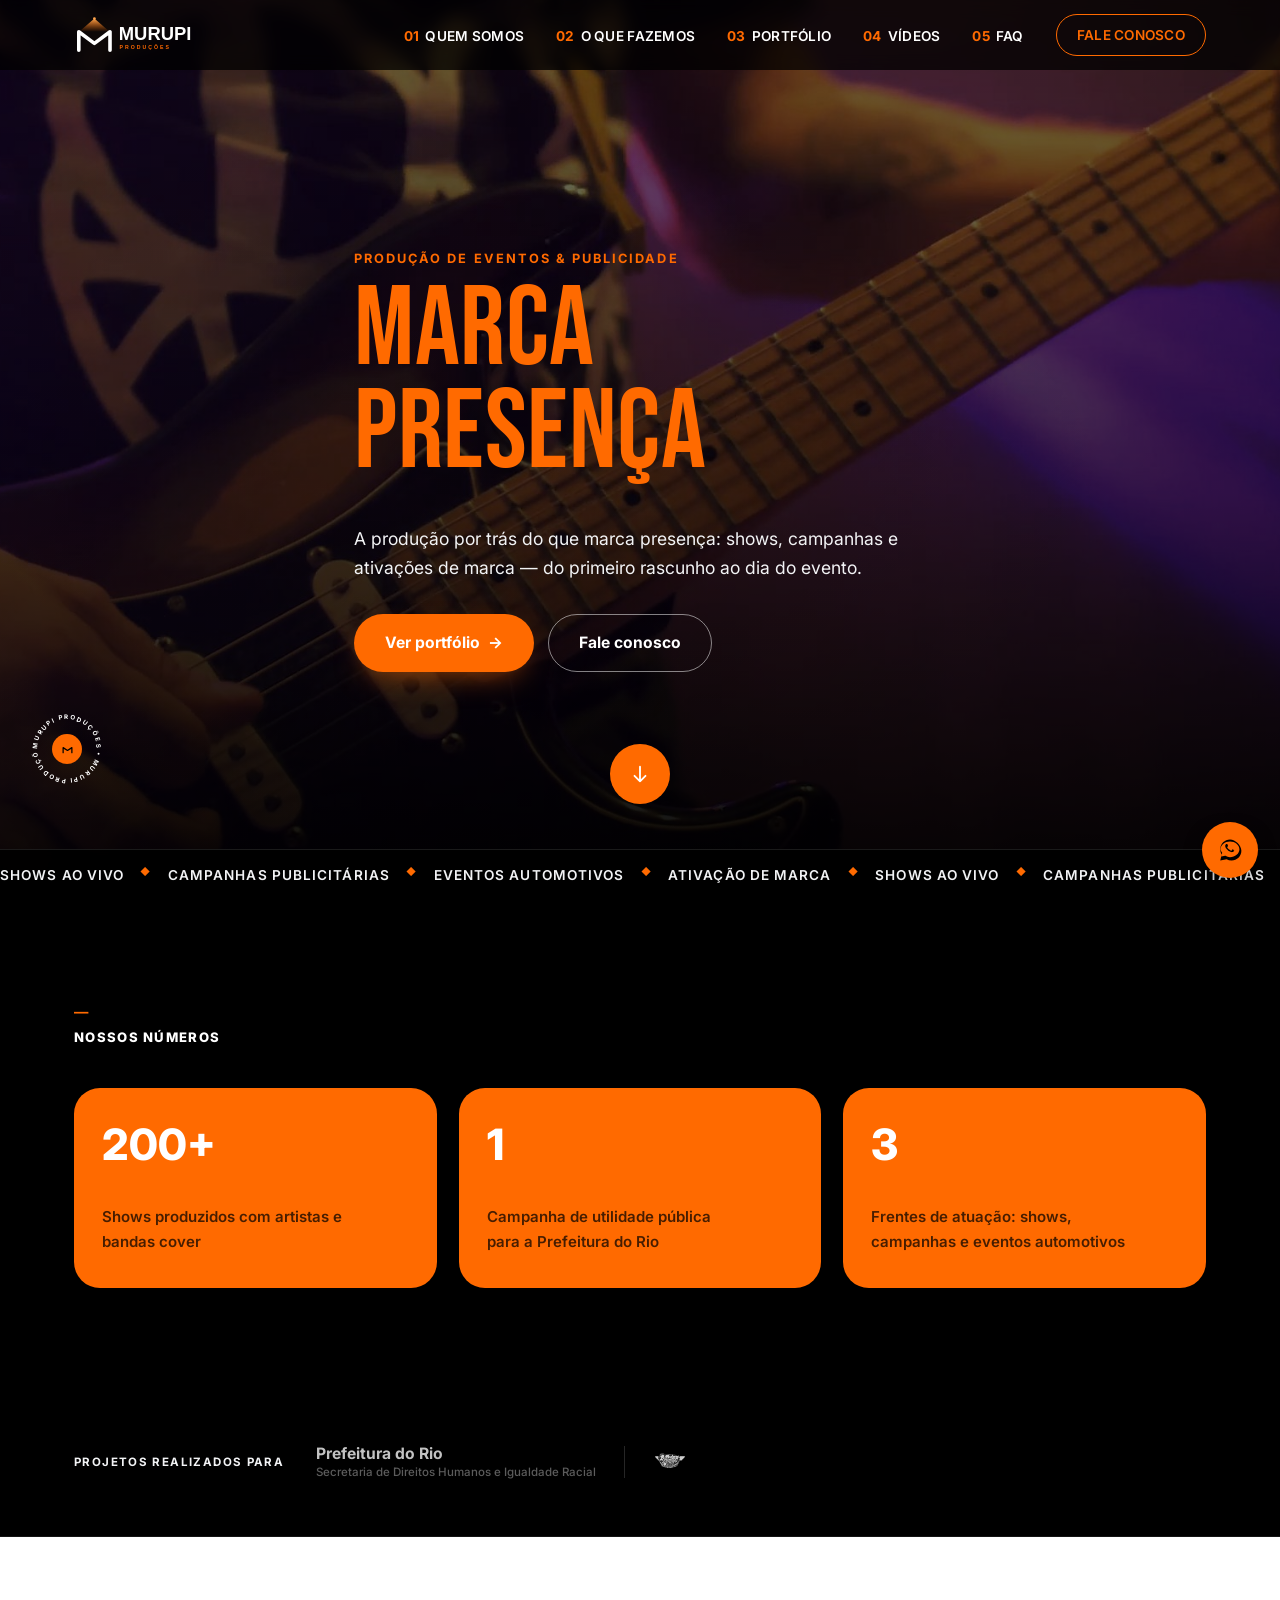
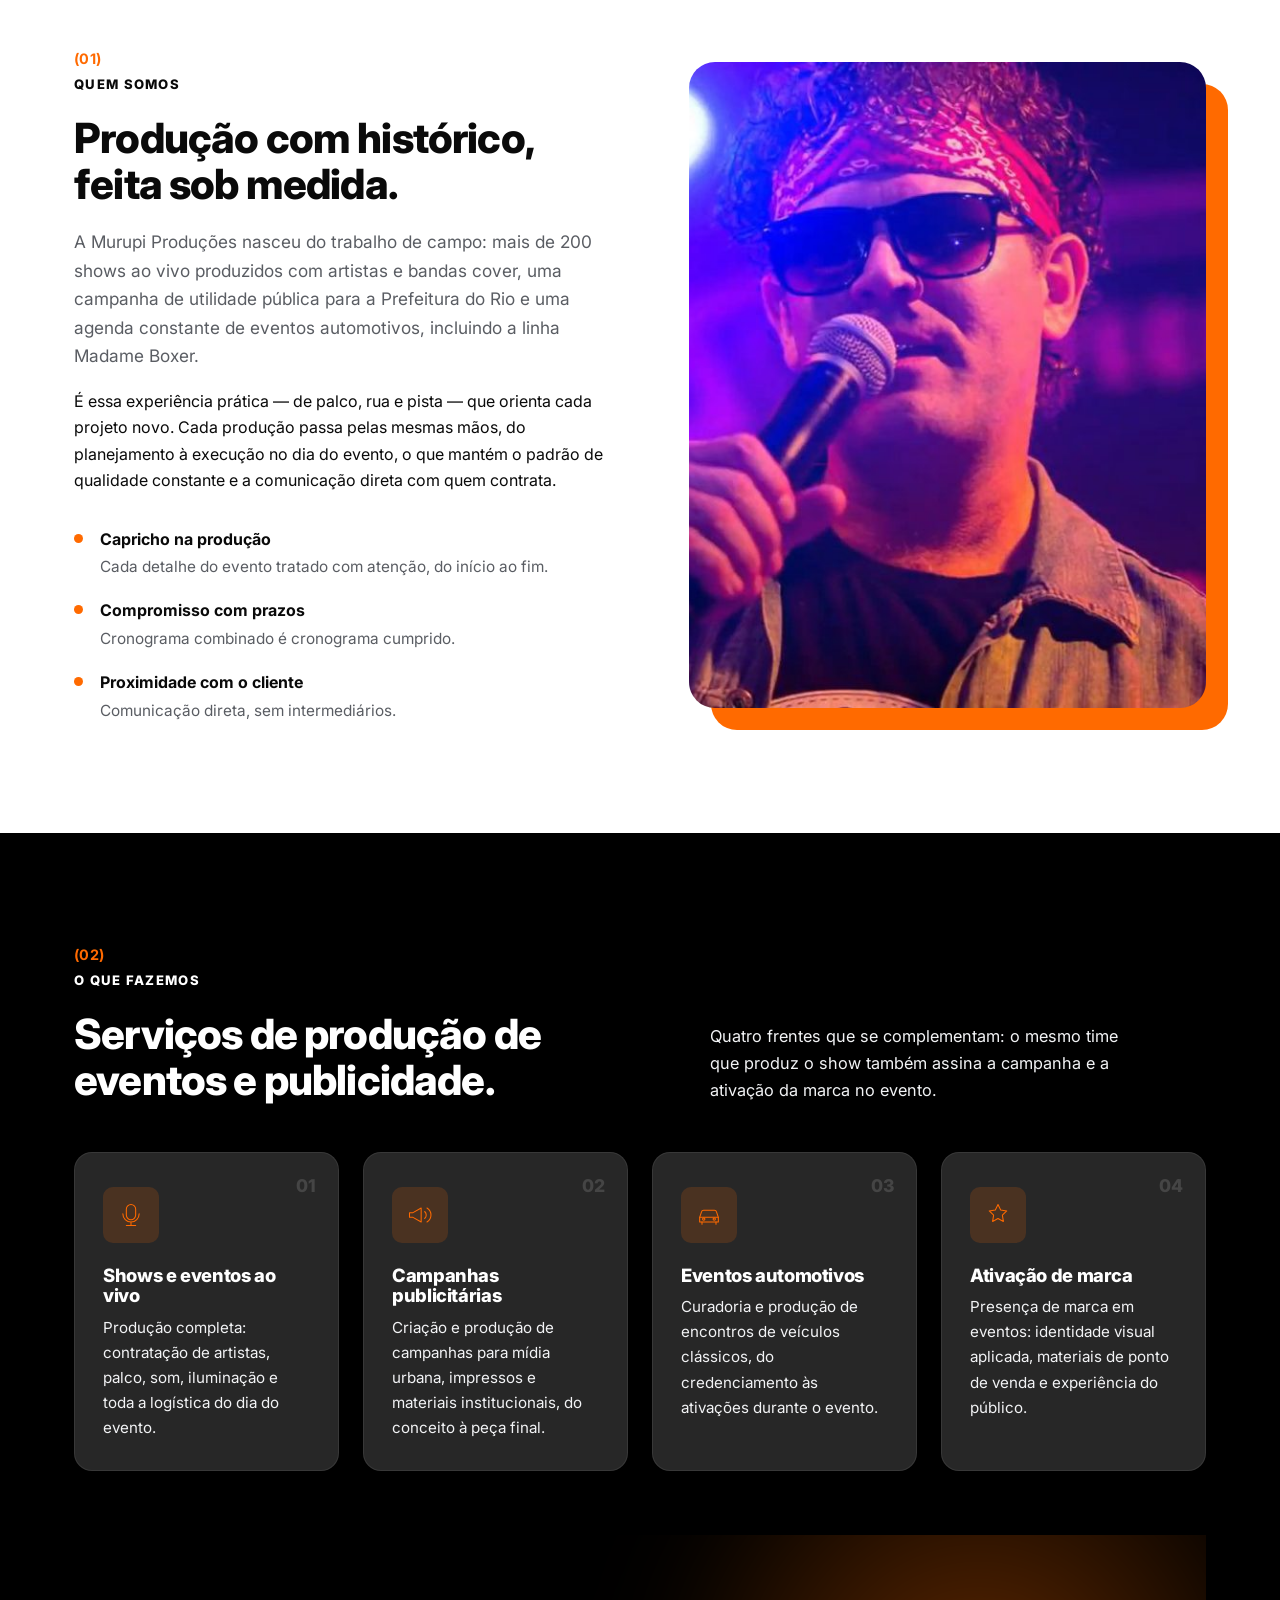
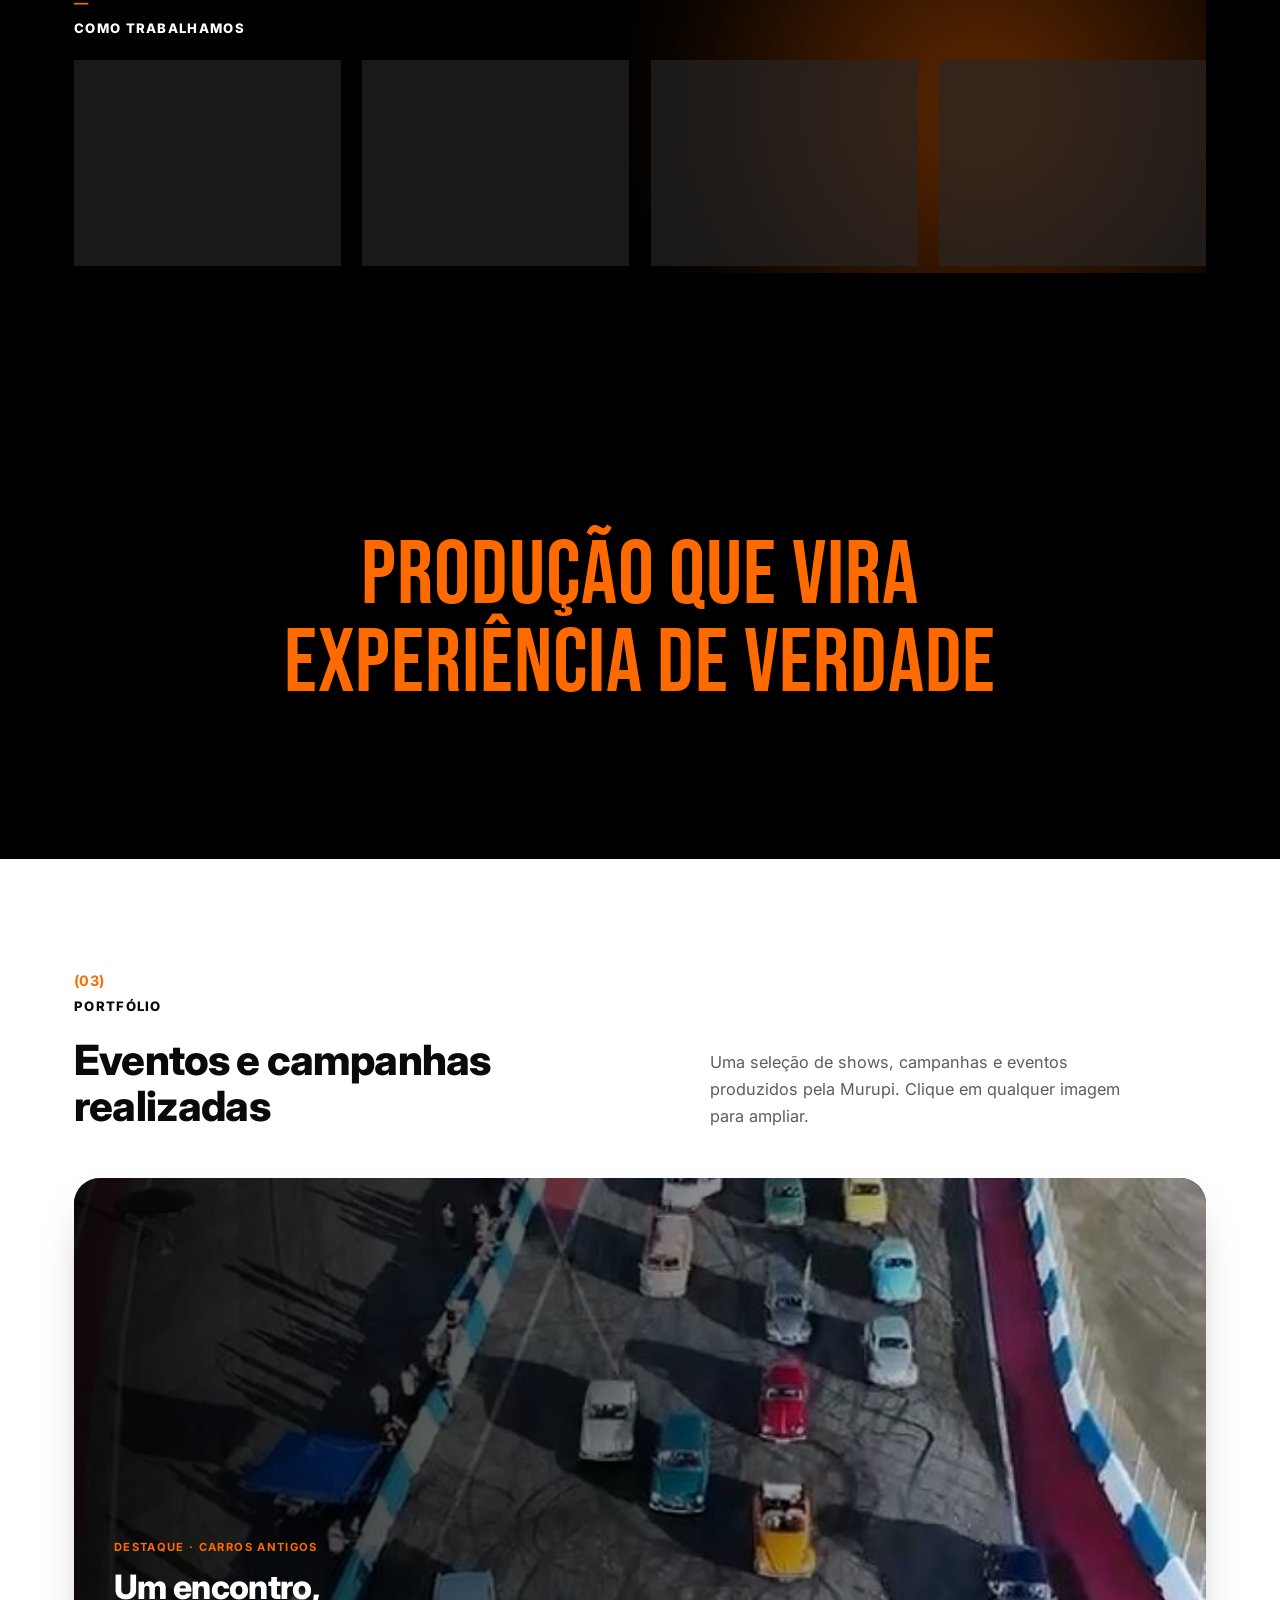
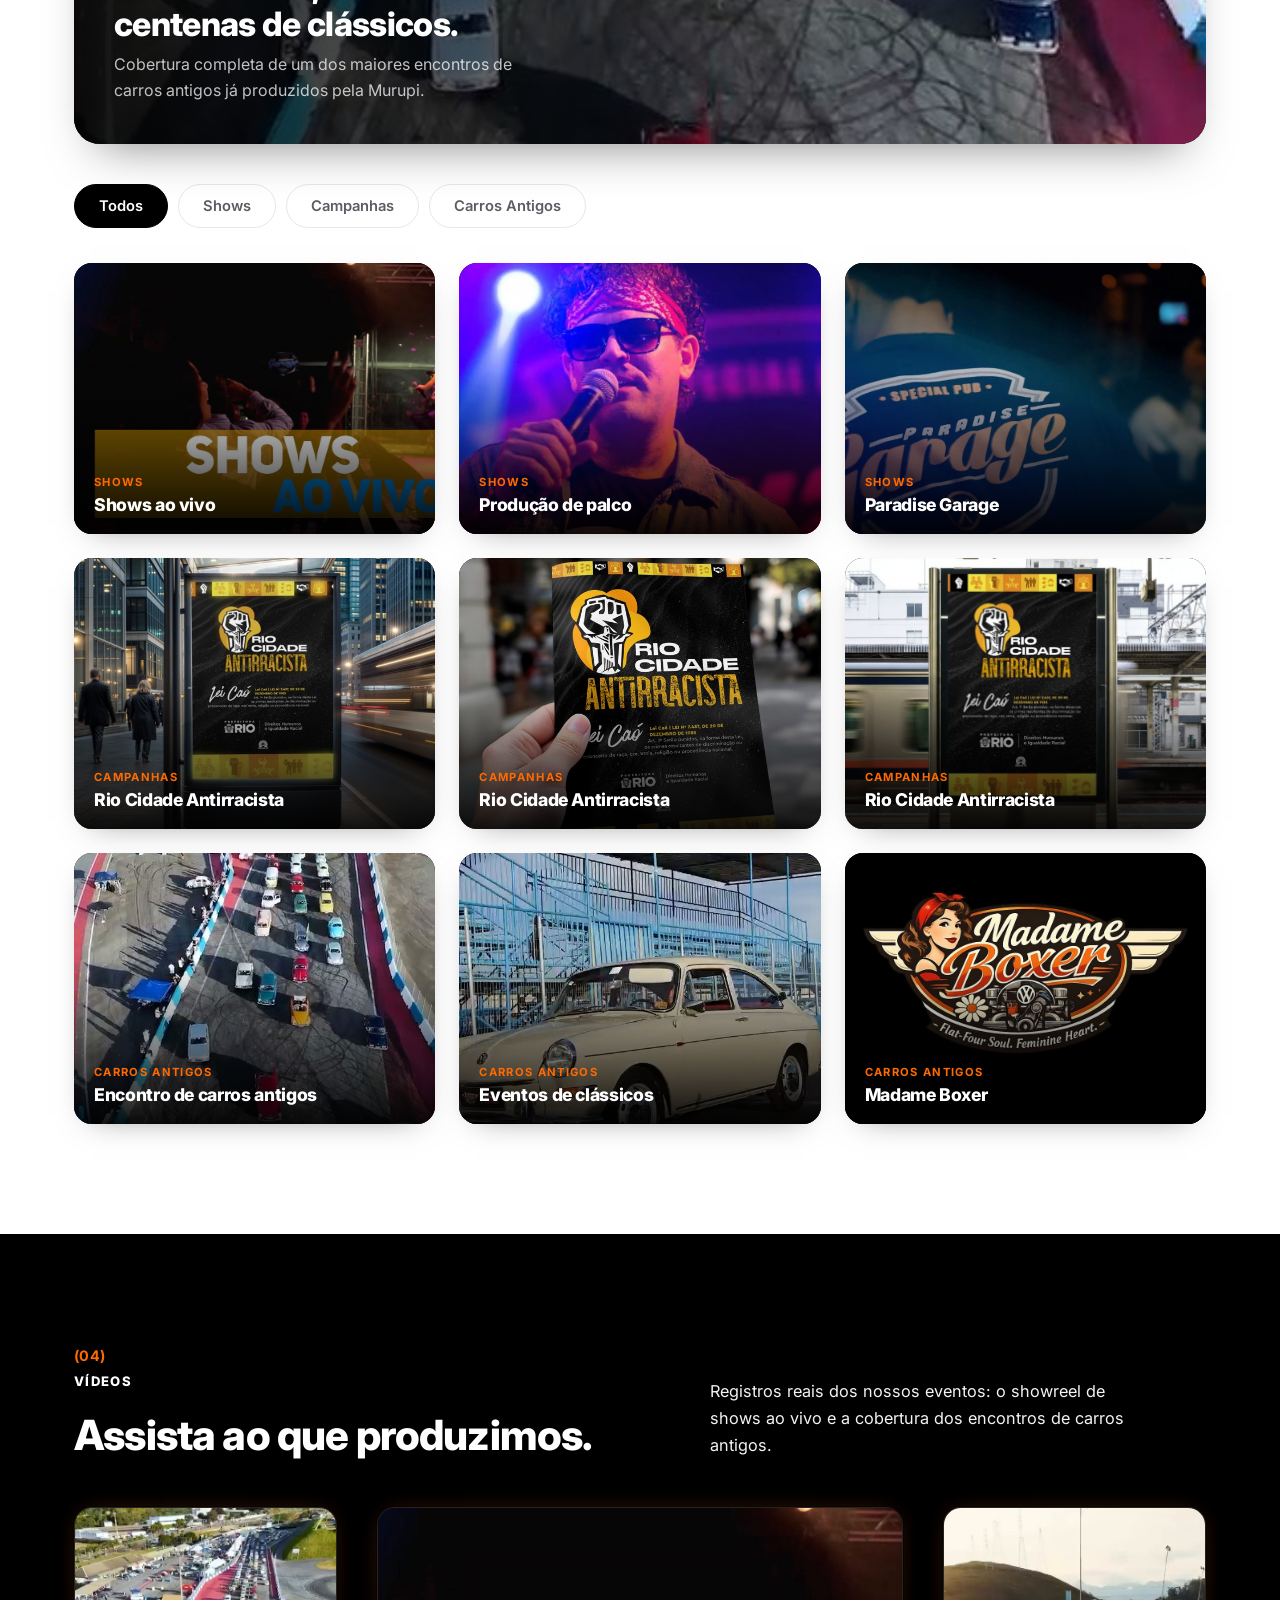
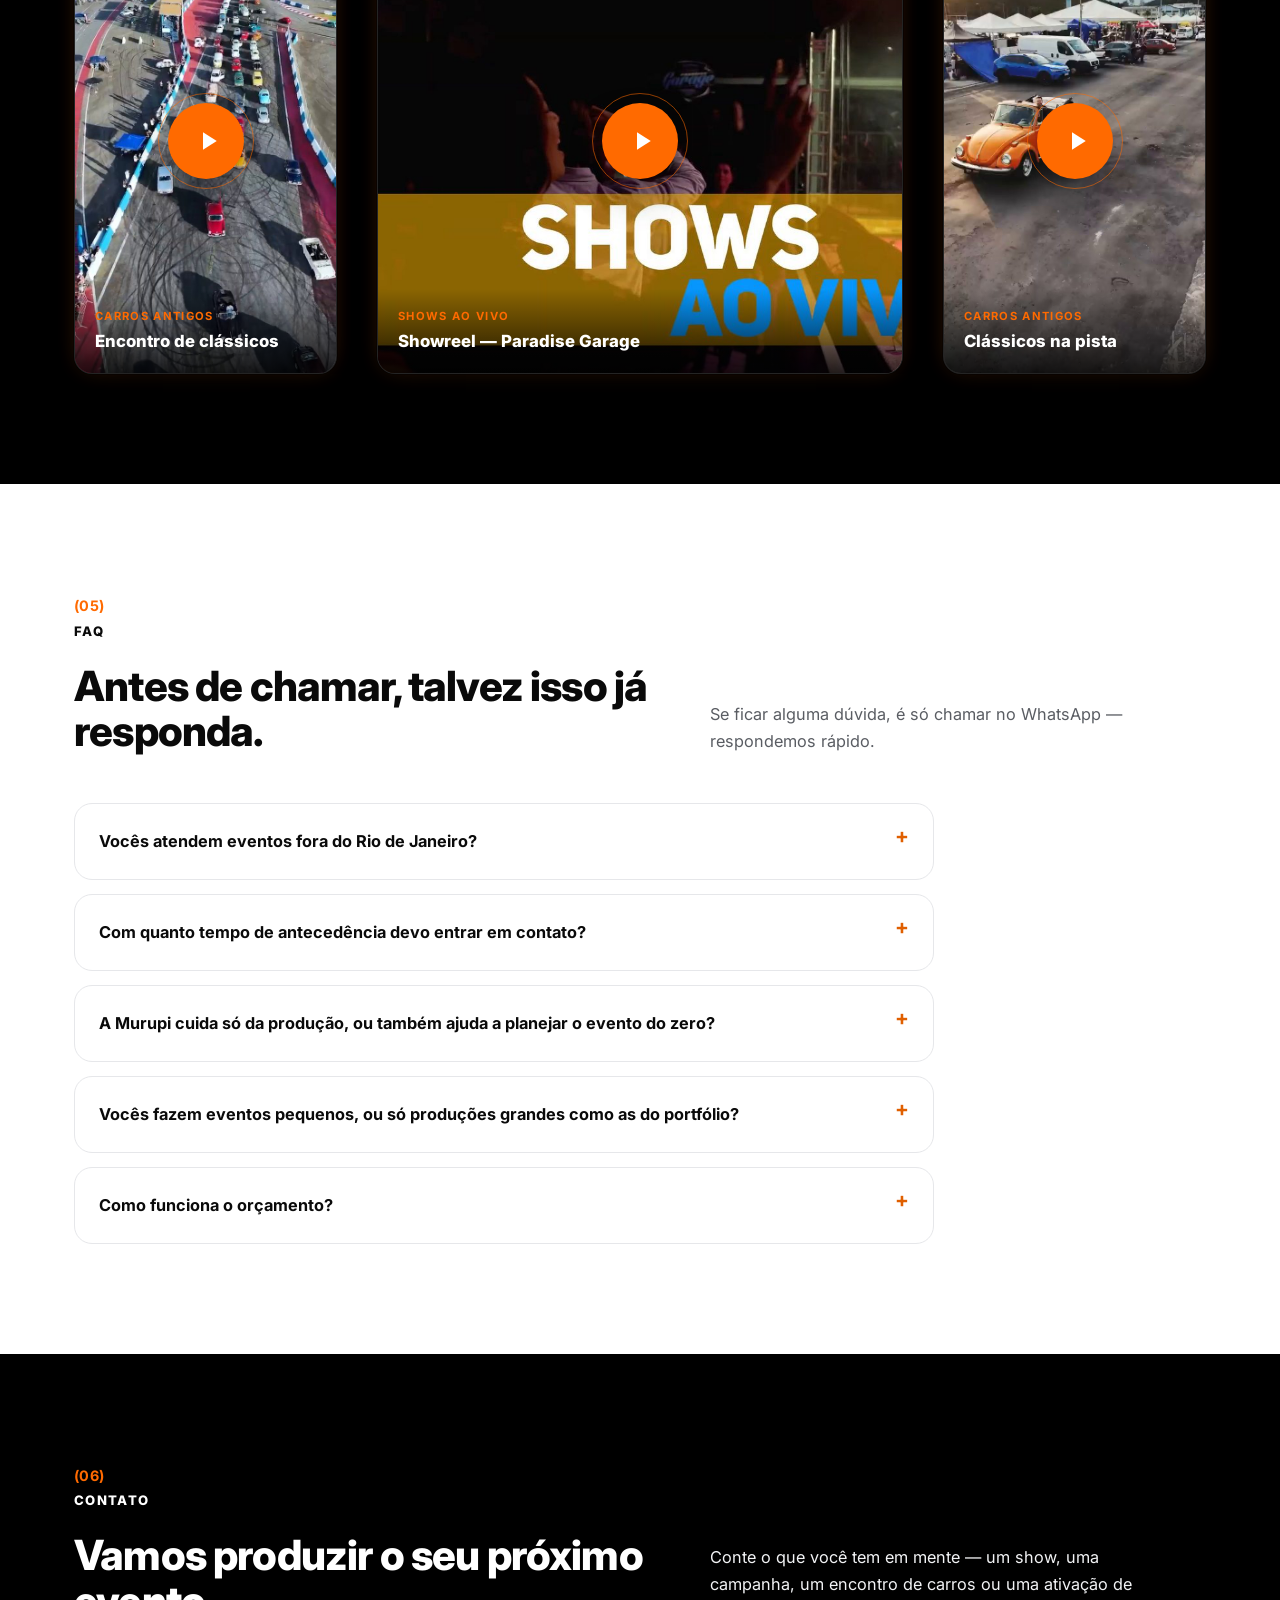
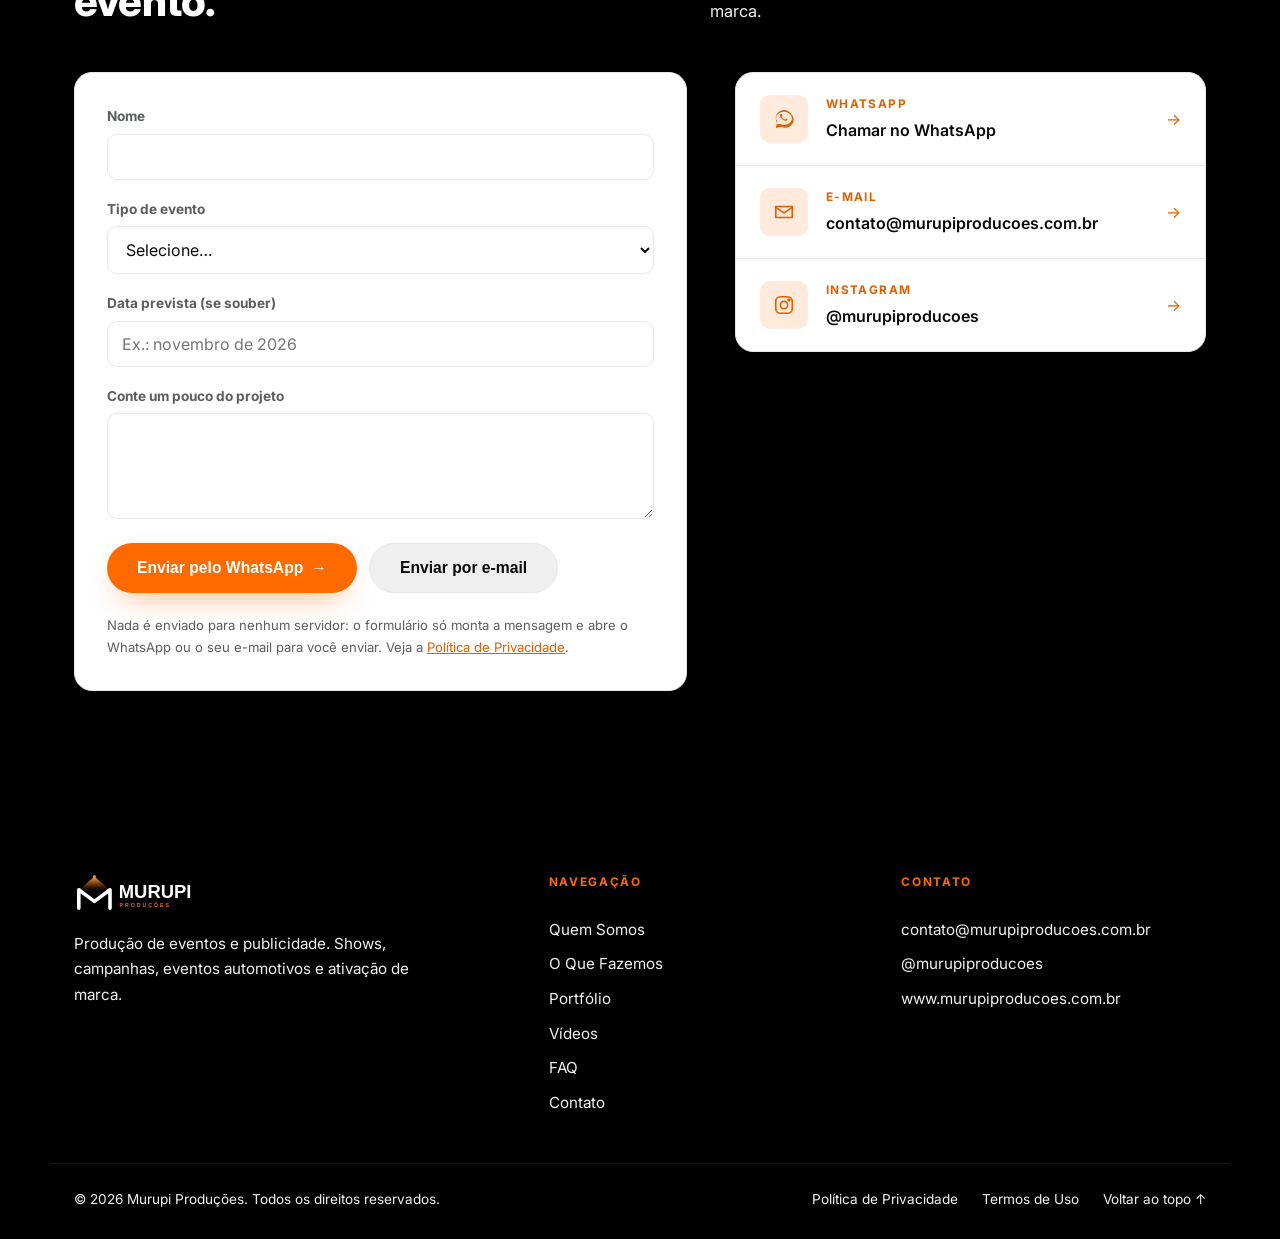
==== commit 7aaeb670: "Reorder video cards: wide showreel moves to middle position on desktop; use CSS order so it still le" ====
--- a/index.html
+++ b/index.html
@@ -292,6 +292,19 @@
       </div>
 
       <div class="video-grid">
+        <figure class="video-card video-card--tall">
+          <video preload="none" playsinline poster="assets/img/video/carros-encontro-poster.jpg">
+            <source src="assets/video/carros-encontro.mp4" type="video/mp4">
+          </video>
+          <button class="video-card__play" type="button" aria-label="Reproduzir vídeo do encontro de carros antigos">
+            <svg viewBox="0 0 24 24" aria-hidden="true"><path d="M8 5v14l11-7z"/></svg>
+          </button>
+          <figcaption>
+            <span class="portfolio-card__cat">Carros antigos</span>
+            <span class="video-card__title">Encontro de clássicos</span>
+          </figcaption>
+        </figure>
+
         <figure class="video-card video-card--wide">
           <video preload="none" playsinline poster="assets/img/video/reel-poster.jpg">
             <source src="assets/video/showreel.mp4" type="video/mp4">
@@ -302,19 +315,6 @@
           <figcaption>
             <span class="portfolio-card__cat">Shows ao vivo</span>
             <span class="video-card__title">Showreel — Paradise Garage</span>
-          </figcaption>
-        </figure>
-
-        <figure class="video-card video-card--tall">
-          <video preload="none" playsinline poster="assets/img/video/carros-encontro-poster.jpg">
-            <source src="assets/video/carros-encontro.mp4" type="video/mp4">
-          </video>
-          <button class="video-card__play" type="button" aria-label="Reproduzir vídeo do encontro de carros antigos">
-            <svg viewBox="0 0 24 24" aria-hidden="true"><path d="M8 5v14l11-7z"/></svg>
-          </button>
-          <figcaption>
-            <span class="portfolio-card__cat">Carros antigos</span>
-            <span class="video-card__title">Encontro de clássicos</span>
           </figcaption>
         </figure>
 
--- a/css/styles.css
+++ b/css/styles.css
@@ -372,11 +372,24 @@
 
 /* ---------- Videos ---------- */
 .video-grid{
-  display:grid;grid-template-columns:2fr 1fr 1fr;gap:24px;align-items:stretch;
+  display:grid;grid-template-columns:1fr 2fr 1fr;gap:40px;align-items:stretch;
 }
 .video-card{
-  position:relative;margin:0;border-radius:var(--radius);overflow:hidden;background:#000;
-  box-shadow:var(--shadow);
+  position:relative;margin:0;width:100%;min-width:0;min-height:0;border-radius:var(--radius);overflow:hidden;background:#000;
+  border:1px solid rgba(255,255,255,.14);
+  box-shadow:
+    0 20px 45px -20px rgba(0,0,0,.75),
+    0 0 0 1px rgba(0,0,0,.4),
+    0 0 26px -10px rgba(255,106,0,.45);
+  transition:box-shadow .35s ease, border-color .35s ease, transform .35s ease;
+}
+.video-card:hover{
+  border-color:rgba(255,106,0,.6);
+  transform:translateY(-5px);
+  box-shadow:
+    0 28px 55px -18px rgba(0,0,0,.8),
+    0 0 0 1px rgba(0,0,0,.4),
+    0 0 38px -6px rgba(255,106,0,.65);
 }
 .video-card--wide{aspect-ratio:16/9}
 .video-card--tall{aspect-ratio:9/16}
@@ -414,7 +427,14 @@
 }
 .lightbox[hidden]{display:none}
 .lightbox__content{max-width:min(90vw,960px);margin:0;color:#fff}
-.lightbox__content img{border-radius:var(--radius-lg);max-height:74vh;width:auto;margin:0 auto;box-shadow:0 30px 80px -30px rgba(0,0,0,.9)}
+.lightbox__content img{
+  border-radius:var(--radius-lg);max-height:74vh;width:auto;margin:0 auto;
+  border:3px solid #fff;
+  box-shadow:
+    0 0 0 3px #000,
+    0 0 0 6px var(--gold),
+    0 30px 80px -20px rgba(0,0,0,.9);
+}
 .lightbox__content figcaption{text-align:center;margin-top:16px;color:rgba(255,255,255,.7);max-width:70ch;margin-inline:auto}
 .lightbox__close{
   position:absolute;top:22px;right:28px;background:none;border:none;color:#fff;
@@ -550,7 +570,7 @@
   .services{grid-template-columns:repeat(2,1fr)}
   .process__grid{grid-template-columns:repeat(2,1fr)}
   .video-grid{grid-template-columns:1fr 1fr}
-  .video-card--wide{grid-column:1 / -1}
+  .video-card--wide{grid-column:1 / -1;order:-1}
   .site-footer__grid{grid-template-columns:1fr 1fr}
 }
 
@@ -589,7 +609,7 @@
   .process__grid{grid-template-columns:1fr}
   .statement{padding:100px 0}
   .portfolio-grid{grid-template-columns:1fr}
-  .video-grid{grid-template-columns:1fr 1fr;gap:14px}
+  .video-grid{grid-template-columns:1fr 1fr;gap:20px}
   .trust__inner{flex-direction:column;align-items:flex-start;gap:14px}
   .trust__divider{display:none}
   .faq-item summary{font-size:.98rem}
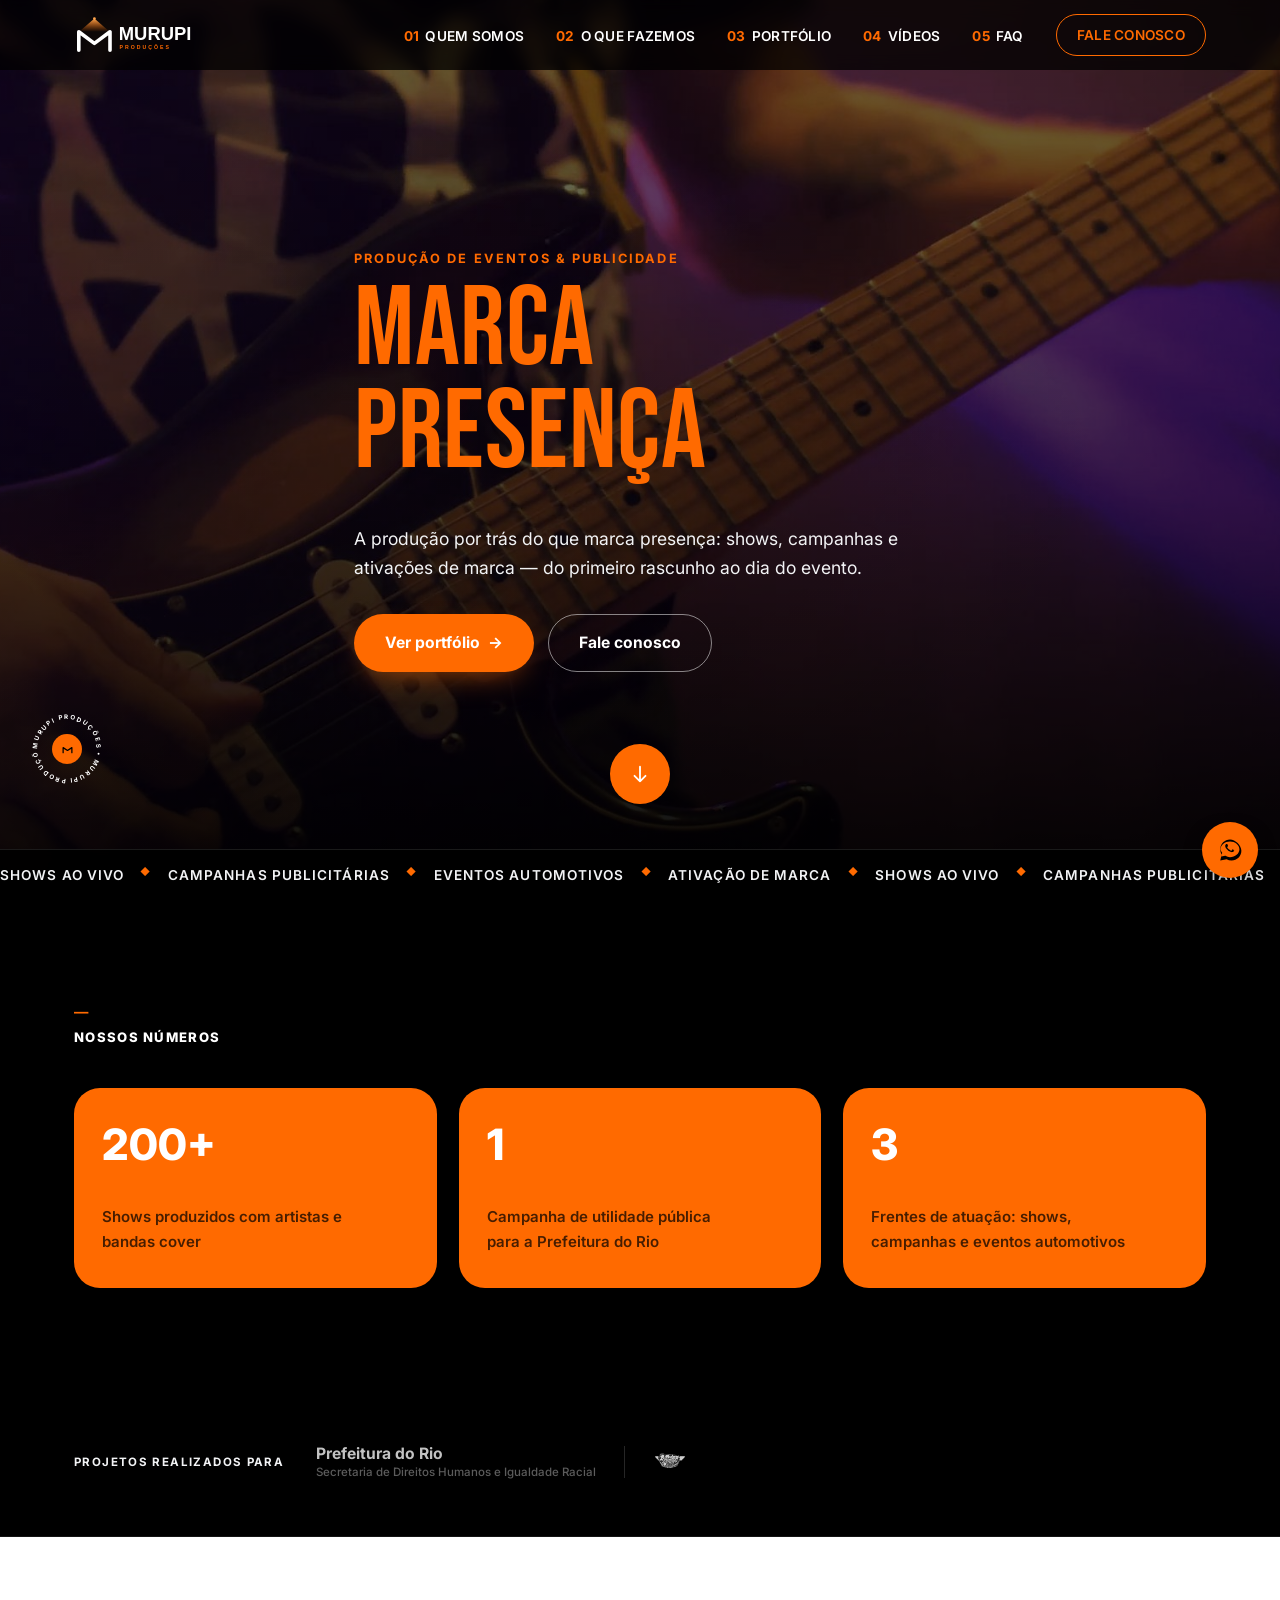
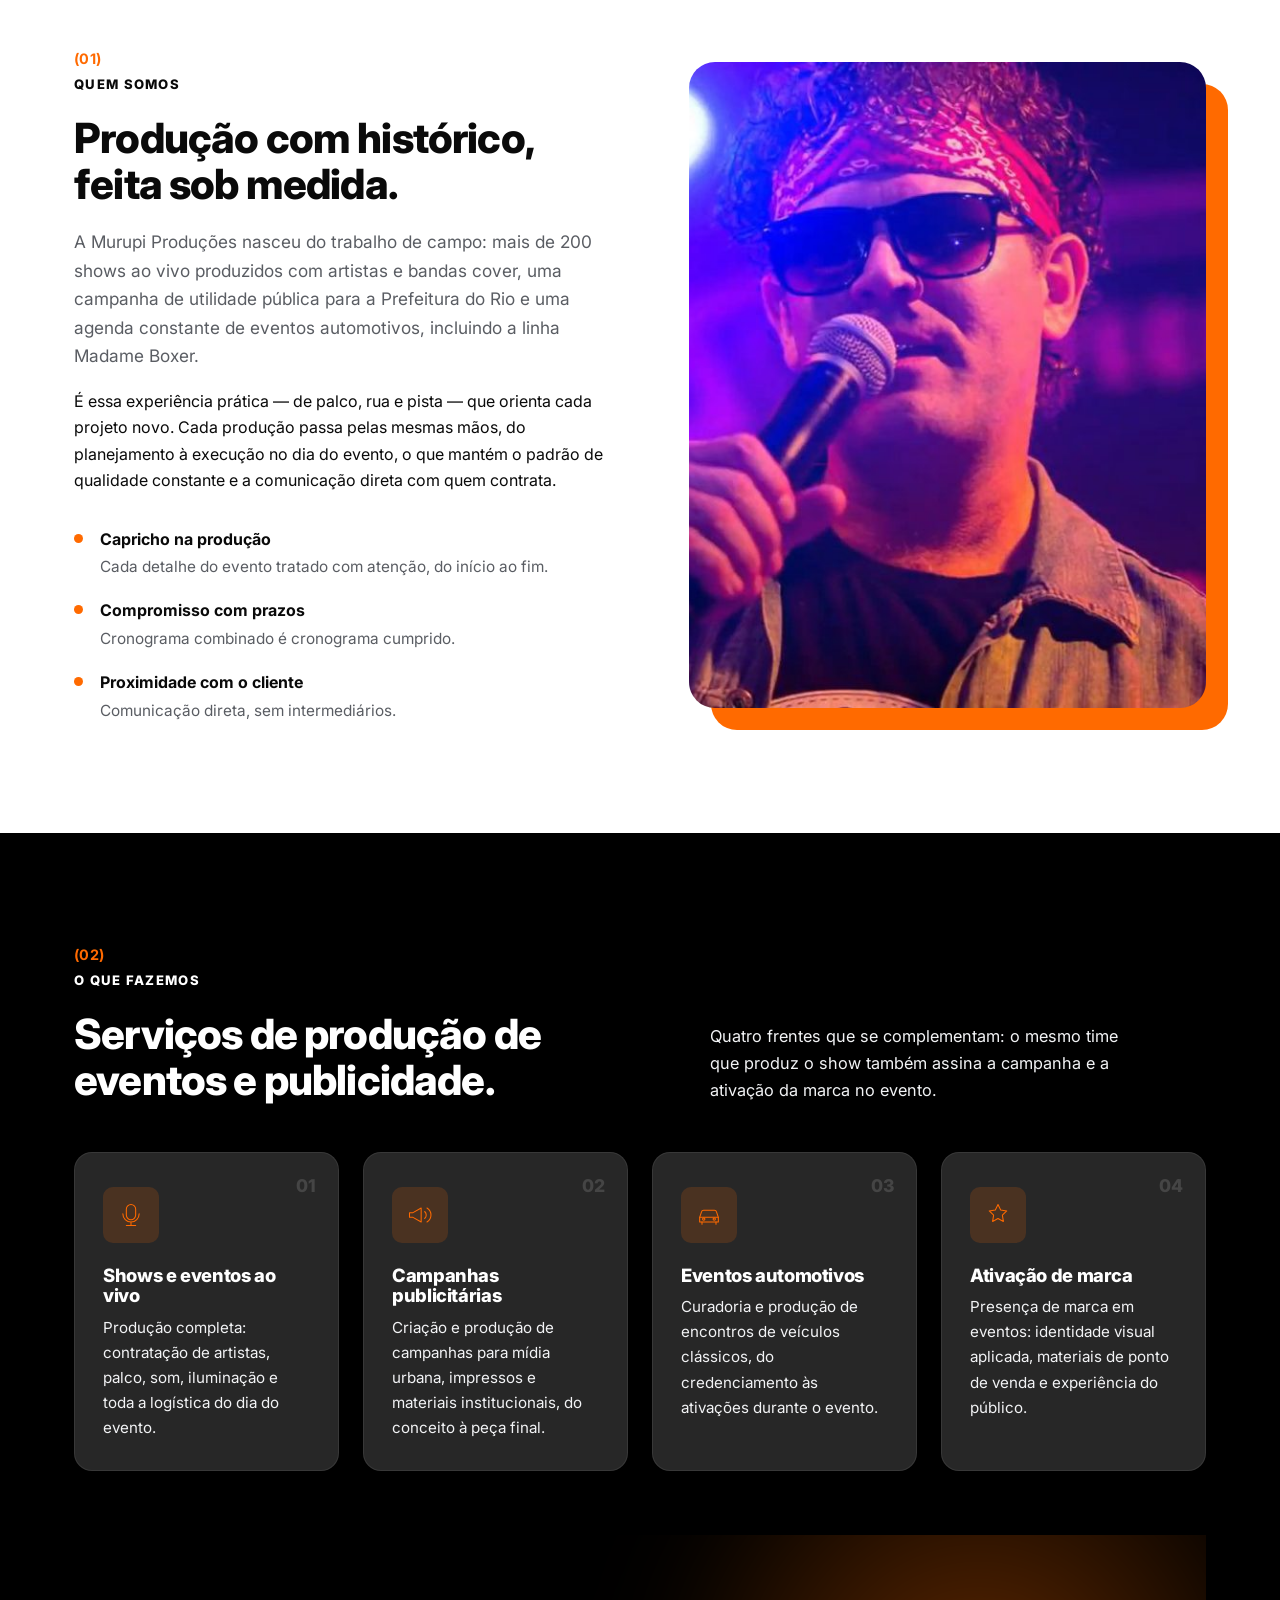
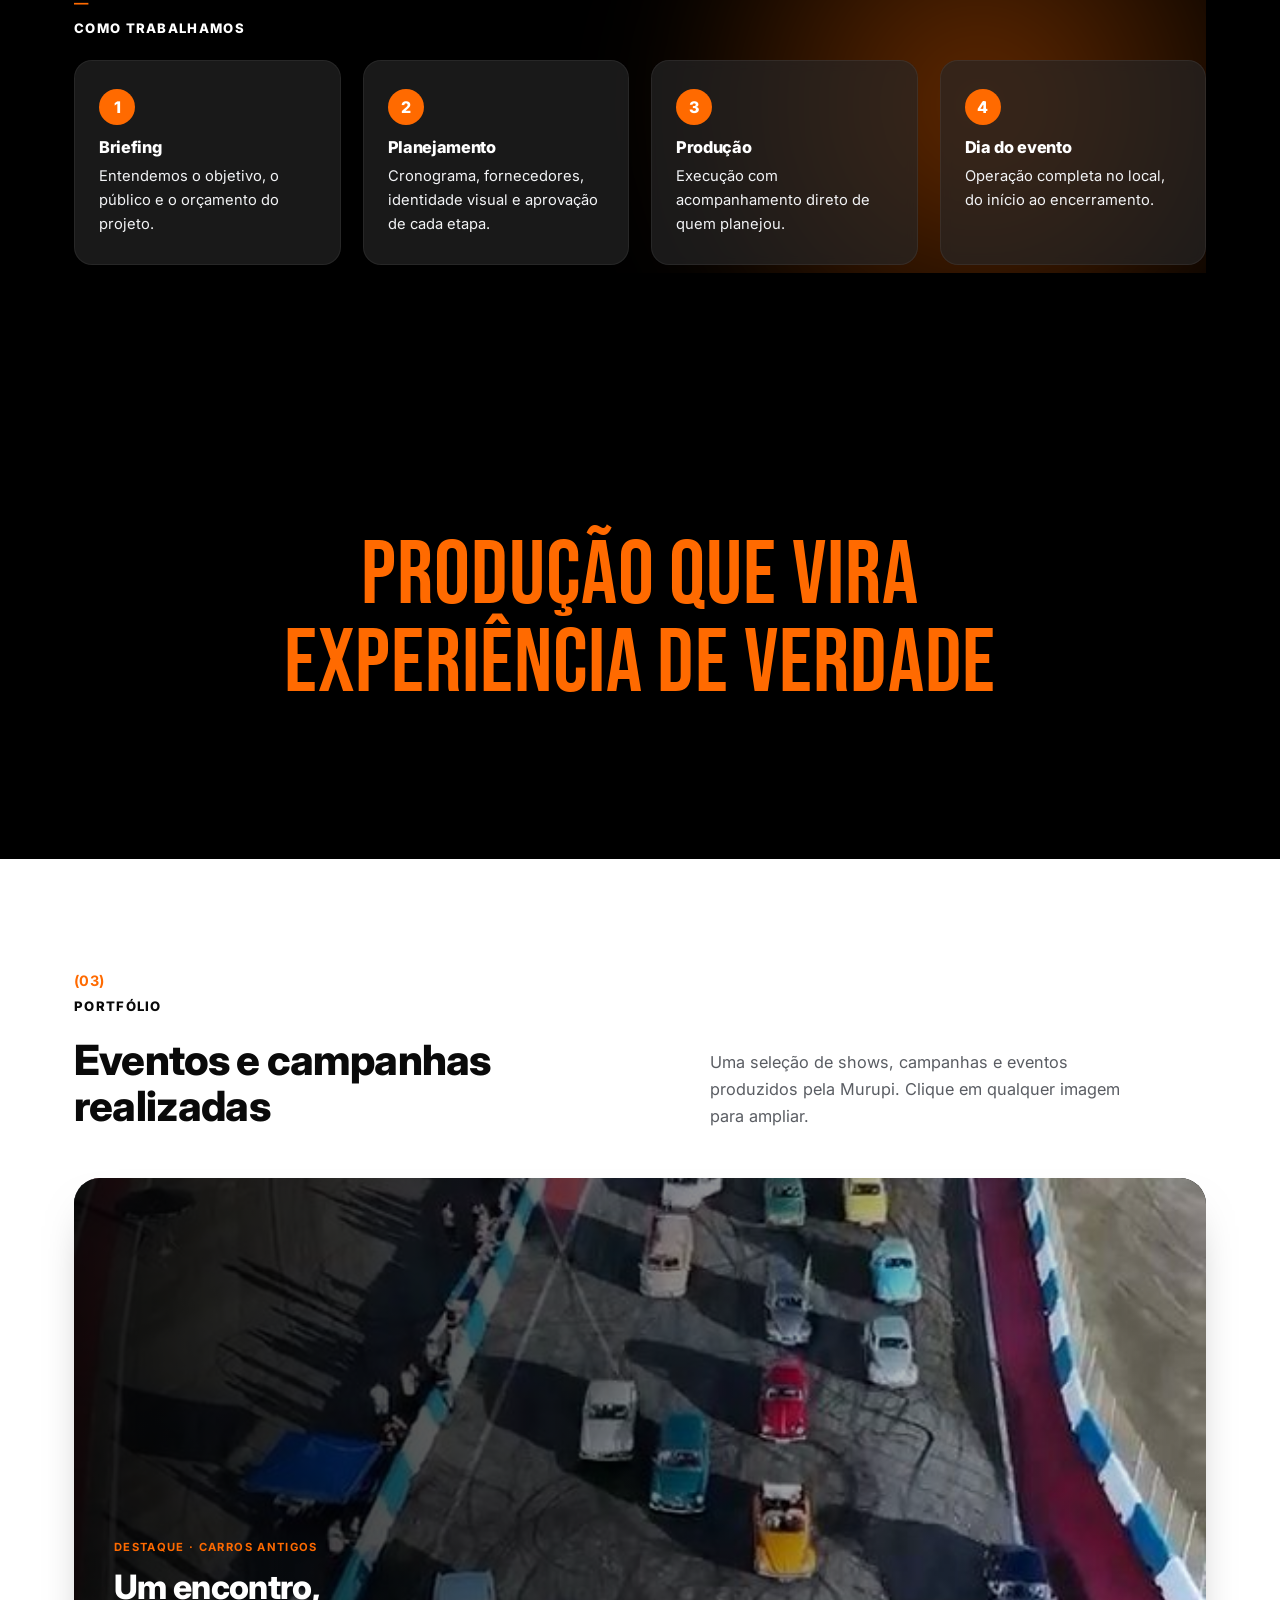
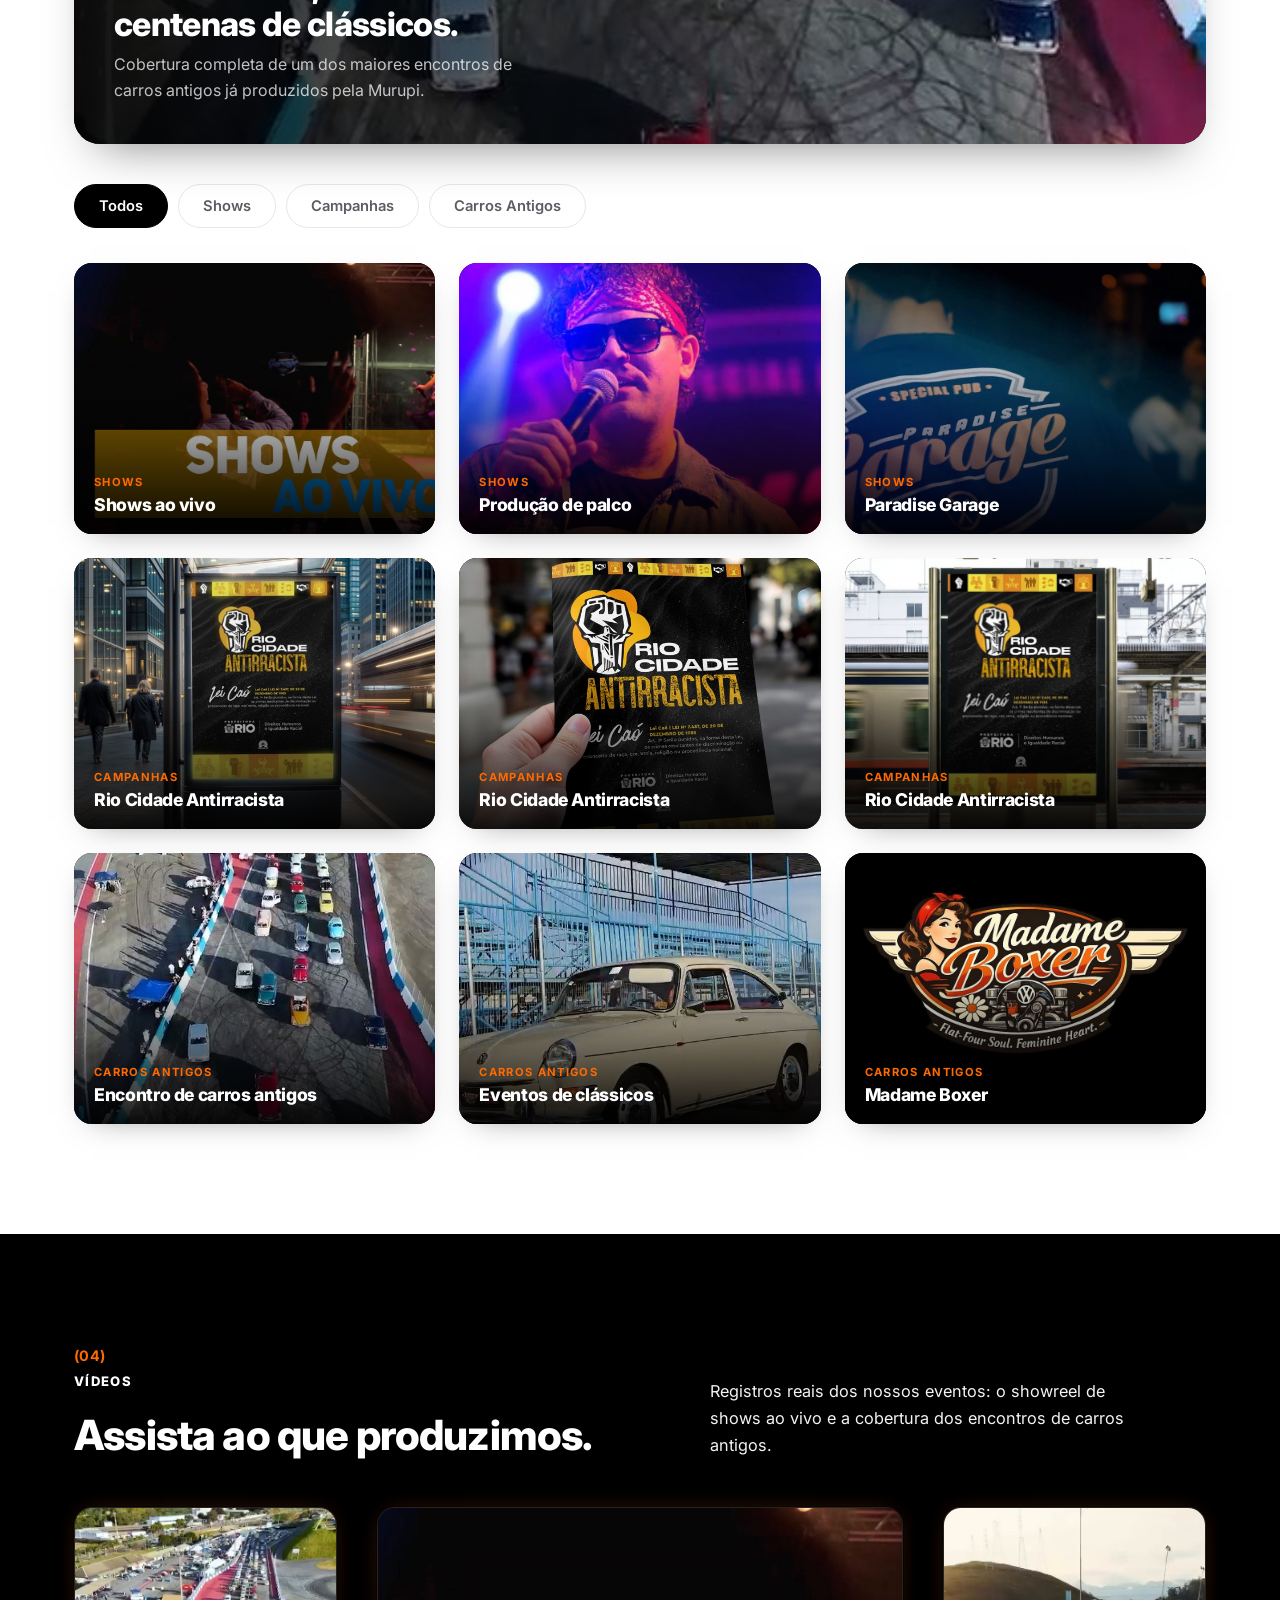
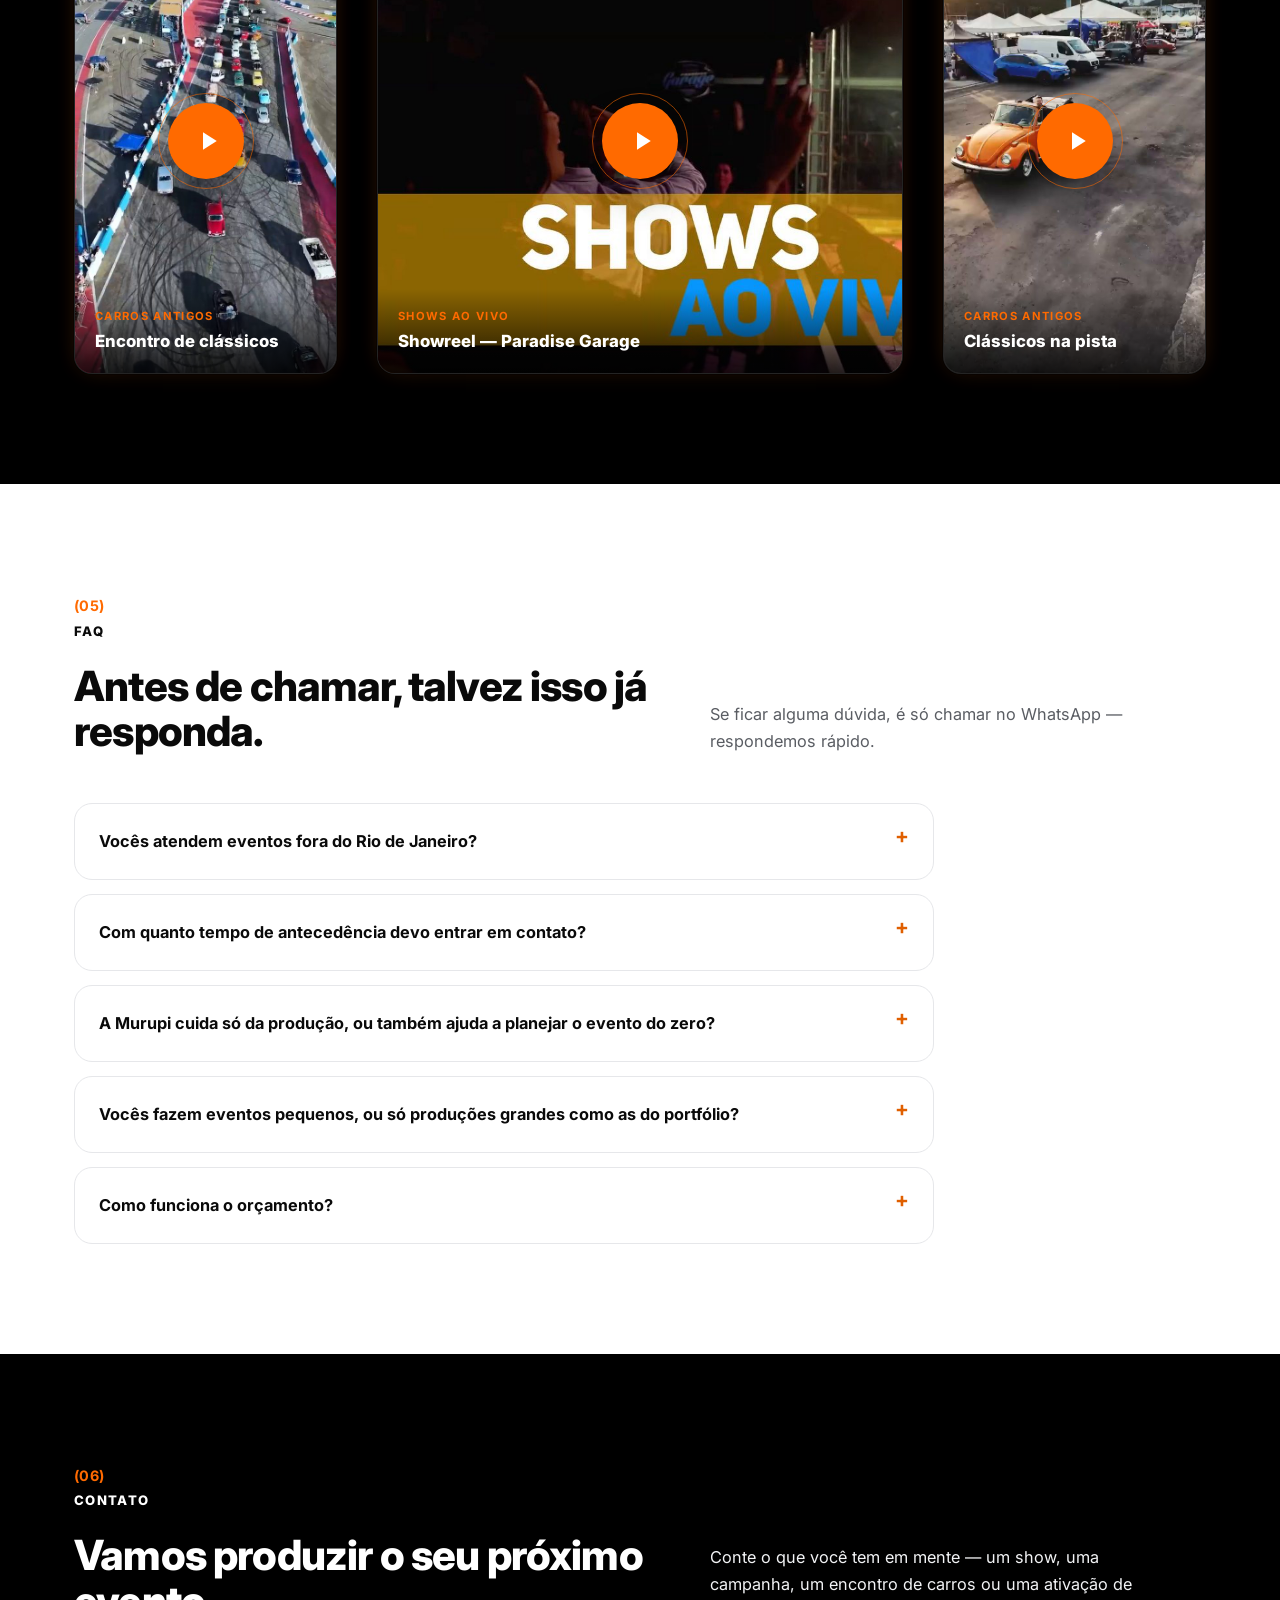
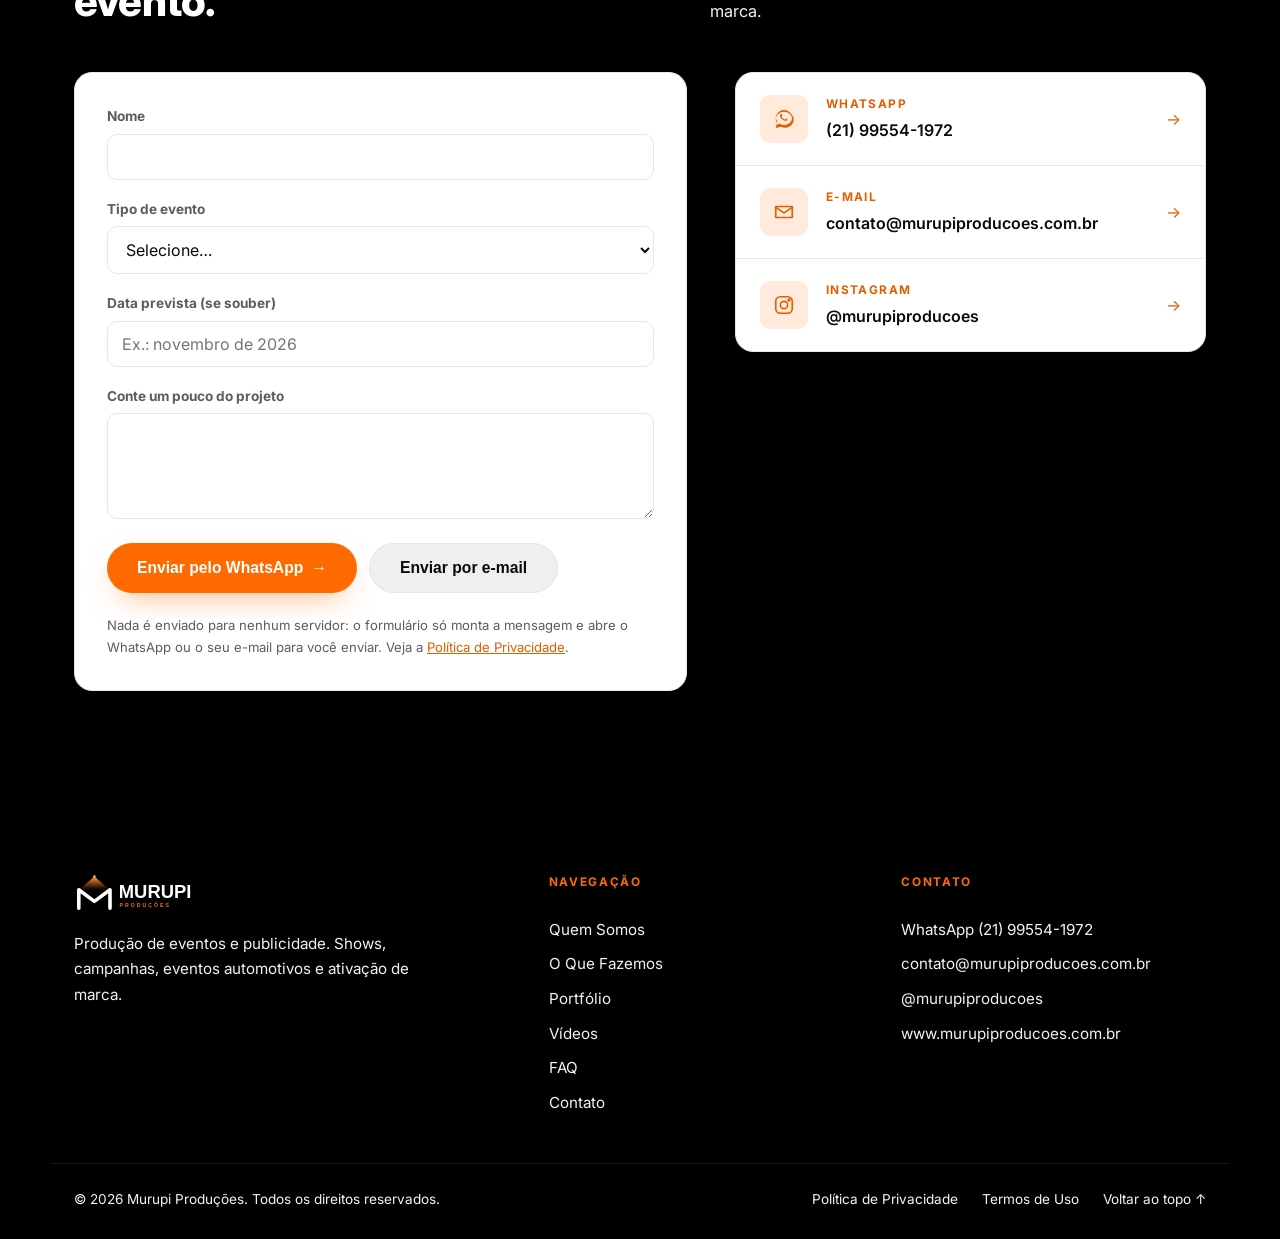
==== commit 6d138396: "Add client's real WhatsApp number (21) 99554-1972 site-wide; keep OG/canonical/sitemap on the workin" ====
--- a/index.html
+++ b/index.html
@@ -6,7 +6,10 @@
 <title>Murupi Produções — Eventos e Publicidade</title>
 <meta name="description" content="Murupi Produções: produção de shows e eventos ao vivo, campanhas publicitárias, eventos automotivos e ativação de marca.">
 <meta name="theme-color" content="#000000">
-<!-- EDITAR: quando o site for para o domínio final, trocar as URLs abaixo por https://www.murupiproducoes.com.br/... -->
+<!-- EDITAR: murupiproducoes.com.br ainda não está no ar (DNS não aponta para lugar nenhum).
+     Trocar as URLs abaixo (og:image, og:url, canonical, JSON-LD, sitemap.xml e robots.txt)
+     de volta para o domínio final assim que o domínio estiver publicado. Até lá, usar a URL
+     do Vercel garante que o preview de link (WhatsApp, redes sociais) funcione. -->
 <meta property="og:type" content="website">
 <meta property="og:title" content="Murupi Produções — Eventos e Publicidade">
 <meta property="og:description" content="Shows, campanhas e ativações de marca — do primeiro rascunho ao dia do evento.">
@@ -21,7 +24,6 @@
 <link rel="preconnect" href="https://fonts.gstatic.com" crossorigin>
 <link href="https://fonts.googleapis.com/css2?family=Bebas+Neue&family=Inter:wght@400;500;600;700;800&display=swap" rel="stylesheet">
 <link rel="stylesheet" href="css/styles.css">
-<!-- EDITAR: revisar endereço/telefone abaixo (LocalBusiness) quando esses dados forem confirmados com a Murupi. -->
 <script type="application/ld+json">
 {
   "@context": "https://schema.org",
@@ -31,6 +33,7 @@
   "url": "https://murupi-producoes.vercel.app/",
   "image": "https://murupi-producoes.vercel.app/assets/img/og-image.jpg",
   "logo": "https://murupi-producoes.vercel.app/assets/img/brand/icon-512.png",
+  "telephone": "+5521995541972",
   "email": "contato@murupiproducoes.com.br",
   "sameAs": ["https://instagram.com/murupiproducoes"],
   "address": {
@@ -158,7 +161,6 @@
       <div class="section-grid__text">
         <p class="eyebrow"><span class="eyebrow__num">(01)</span><span class="eyebrow__text">Quem Somos</span></p>
         <h2>Produção com histórico, feita sob medida.</h2>
-        <!-- EDITAR: confirmar com a Murupi o texto final de missão/valores e ajustar conforme a identidade da empresa. -->
         <p class="lede">A Murupi Produções nasceu do trabalho de campo: mais de 200 shows ao vivo produzidos com artistas e bandas cover, uma campanha de utilidade pública para a Prefeitura do Rio e uma agenda constante de eventos automotivos, incluindo a linha Madame Boxer.</p>
         <p>É essa experiência prática — de palco, rua e pista — que orienta cada projeto novo. Cada produção passa pelas mesmas mãos, do planejamento à execução no dia do evento, o que mantém o padrão de qualidade constante e a comunicação direta com quem contrata.</p>
         <ul class="values">
@@ -346,7 +348,6 @@
       </div>
 
       <div class="faq-list">
-        <!-- EDITAR: revisar respostas com a Murupi, principalmente prazo de resposta, região de atuação e antecedência mínima. -->
         <details class="faq-item">
           <summary>Vocês atendem eventos fora do Rio de Janeiro?</summary>
           <p>Nossa base é o Rio de Janeiro, mas avaliamos projetos em outras cidades dependendo da escala do evento. Conte os detalhes pelo formulário abaixo e respondemos com o que é possível.</p>
@@ -383,8 +384,7 @@
       </div>
 
       <div class="contato-grid">
-        <!-- EDITAR: número de WhatsApp abaixo (mesmo usado no botão flutuante e no card ao lado). -->
-        <form class="contact-form" id="contact-form" data-whatsapp="5500000000000" data-email="contato@murupiproducoes.com.br">
+        <form class="contact-form" id="contact-form" data-whatsapp="5521995541972" data-email="contato@murupiproducoes.com.br">
           <div class="contact-form__row">
             <label for="cf-nome">Nome</label>
             <input type="text" id="cf-nome" name="nome" required autocomplete="name">
@@ -416,9 +416,9 @@
         </form>
 
         <div class="contact-card">
-          <a class="contact-card__row" href="https://wa.me/5500000000000" target="_blank" rel="noopener">
+          <a class="contact-card__row" href="https://wa.me/5521995541972" target="_blank" rel="noopener">
             <span class="contact-card__icon"><svg viewBox="0 0 32 32" aria-hidden="true"><path d="M16 3C9.4 3 4 8.4 4 15c0 2.3.6 4.5 1.8 6.4L4 29l7.8-1.7c1.8 1 3.9 1.5 6.2 1.5 6.6 0 12-5.4 12-12S22.6 3 16 3zm0 21.8c-2 0-4-.6-5.6-1.6l-.4-.2-4.6 1 1-4.5-.3-.5C5 17.4 4.4 16.2 4.4 15 4.4 9.7 9.7 5.4 16 5.4S27.6 9.7 27.6 15 22.3 24.8 16 24.8zm6.1-8.4c-.3-.2-2-1-2.3-1.1-.3-.1-.5-.2-.8.2-.2.3-.9 1.1-1.1 1.3-.2.2-.4.2-.7.1-.3-.2-1.4-.5-2.7-1.7-1-.9-1.7-2-1.9-2.3-.2-.3 0-.5.1-.7.1-.1.3-.4.5-.6.1-.2.2-.3.3-.5.1-.2 0-.4 0-.5C13.4 10.5 13 9.4 12.8 9c-.2-.4-.4-.4-.6-.4h-.5c-.2 0-.5.1-.7.4-.2.3-.9.9-.9 2.2 0 1.3.9 2.5 1.1 2.7.1.2 1.9 2.9 4.6 4 .6.3 1.1.4 1.5.6.6.2 1.2.2 1.6.1.5-.1 1.5-.6 1.7-1.2.2-.6.2-1.1.2-1.2-.1-.1-.3-.2-.6-.4z"/></svg></span>
-            <span class="contact-card__body"><span class="contact-card__label">WhatsApp</span><span class="contact-card__value">Chamar no WhatsApp</span></span>
+            <span class="contact-card__body"><span class="contact-card__label">WhatsApp</span><span class="contact-card__value">(21) 99554-1972</span></span>
             <span class="contact-card__arrow">&rarr;</span>
           </a>
           <a class="contact-card__row" href="mailto:contato@murupiproducoes.com.br">
@@ -455,9 +455,11 @@
     </nav>
     <div class="site-footer__contact">
       <p class="site-footer__heading">Contato</p>
+      <a href="https://wa.me/5521995541972" target="_blank" rel="noopener">WhatsApp (21) 99554-1972</a>
       <a href="mailto:contato@murupiproducoes.com.br">contato@murupiproducoes.com.br</a>
       <a href="https://instagram.com/murupiproducoes" target="_blank" rel="noopener">@murupiproducoes</a>
-      <a href="https://www.murupiproducoes.com.br">www.murupiproducoes.com.br</a>
+      <!-- EDITAR: transformar em link (<a href="https://www.murupiproducoes.com.br">) quando o domínio estiver no ar. -->
+      <span>www.murupiproducoes.com.br</span>
     </div>
   </div>
   <div class="container site-footer__bottom">
@@ -480,8 +482,7 @@
   </figure>
 </div>
 
-<!-- EDITAR: confirmar número de WhatsApp antes de publicar (mesmo número usado na seção Contato). -->
-<a class="whatsapp-float" href="https://wa.me/5500000000000" target="_blank" rel="noopener" aria-label="Falar no WhatsApp">
+<a class="whatsapp-float" href="https://wa.me/5521995541972" target="_blank" rel="noopener" aria-label="Falar no WhatsApp">
   <svg viewBox="0 0 32 32" width="26" height="26" aria-hidden="true"><path fill="#000000" d="M16 3C9.4 3 4 8.4 4 15c0 2.3.6 4.5 1.8 6.4L4 29l7.8-1.7c1.8 1 3.9 1.5 6.2 1.5 6.6 0 12-5.4 12-12S22.6 3 16 3zm0 21.8c-2 0-4-.6-5.6-1.6l-.4-.2-4.6 1 1-4.5-.3-.5C5 17.4 4.4 16.2 4.4 15 4.4 9.7 9.7 5.4 16 5.4S27.6 9.7 27.6 15 22.3 24.8 16 24.8zm6.1-8.4c-.3-.2-2-1-2.3-1.1-.3-.1-.5-.2-.8.2-.2.3-.9 1.1-1.1 1.3-.2.2-.4.2-.7.1-.3-.2-1.4-.5-2.7-1.7-1-.9-1.7-2-1.9-2.3-.2-.3 0-.5.1-.7.1-.1.3-.4.5-.6.1-.2.2-.3.3-.5.1-.2 0-.4 0-.5C13.4 10.5 13 9.4 12.8 9c-.2-.4-.4-.4-.6-.4h-.5c-.2 0-.5.1-.7.4-.2.3-.9.9-.9 2.2 0 1.3.9 2.5 1.1 2.7.1.2 1.9 2.9 4.6 4 .6.3 1.1.4 1.5.6.6.2 1.2.2 1.6.1.5-.1 1.5-.6 1.7-1.2.2-.6.2-1.1.2-1.2-.1-.1-.3-.2-.6-.4z"/></svg>
 </a>
 
--- a/css/styles.css
+++ b/css/styles.css
@@ -525,7 +525,7 @@
   text-transform:uppercase;letter-spacing:.14em;font-size:.74rem;font-weight:700;color:var(--gold);margin:0 0 1.2em;
 }
 .site-footer__nav,.site-footer__contact{display:grid;gap:.6em;align-content:start}
-.site-footer__nav a,.site-footer__contact a{color:var(--cream-dim);text-decoration:none;font-size:.95rem;width:fit-content}
+.site-footer__nav a,.site-footer__contact a,.site-footer__contact span{color:var(--cream-dim);text-decoration:none;font-size:.95rem;width:fit-content}
 .site-footer__nav a:hover,.site-footer__contact a:hover{color:var(--gold)}
 .site-footer__bottom{
   display:flex;align-items:center;justify-content:space-between;gap:20px;flex-wrap:wrap;
